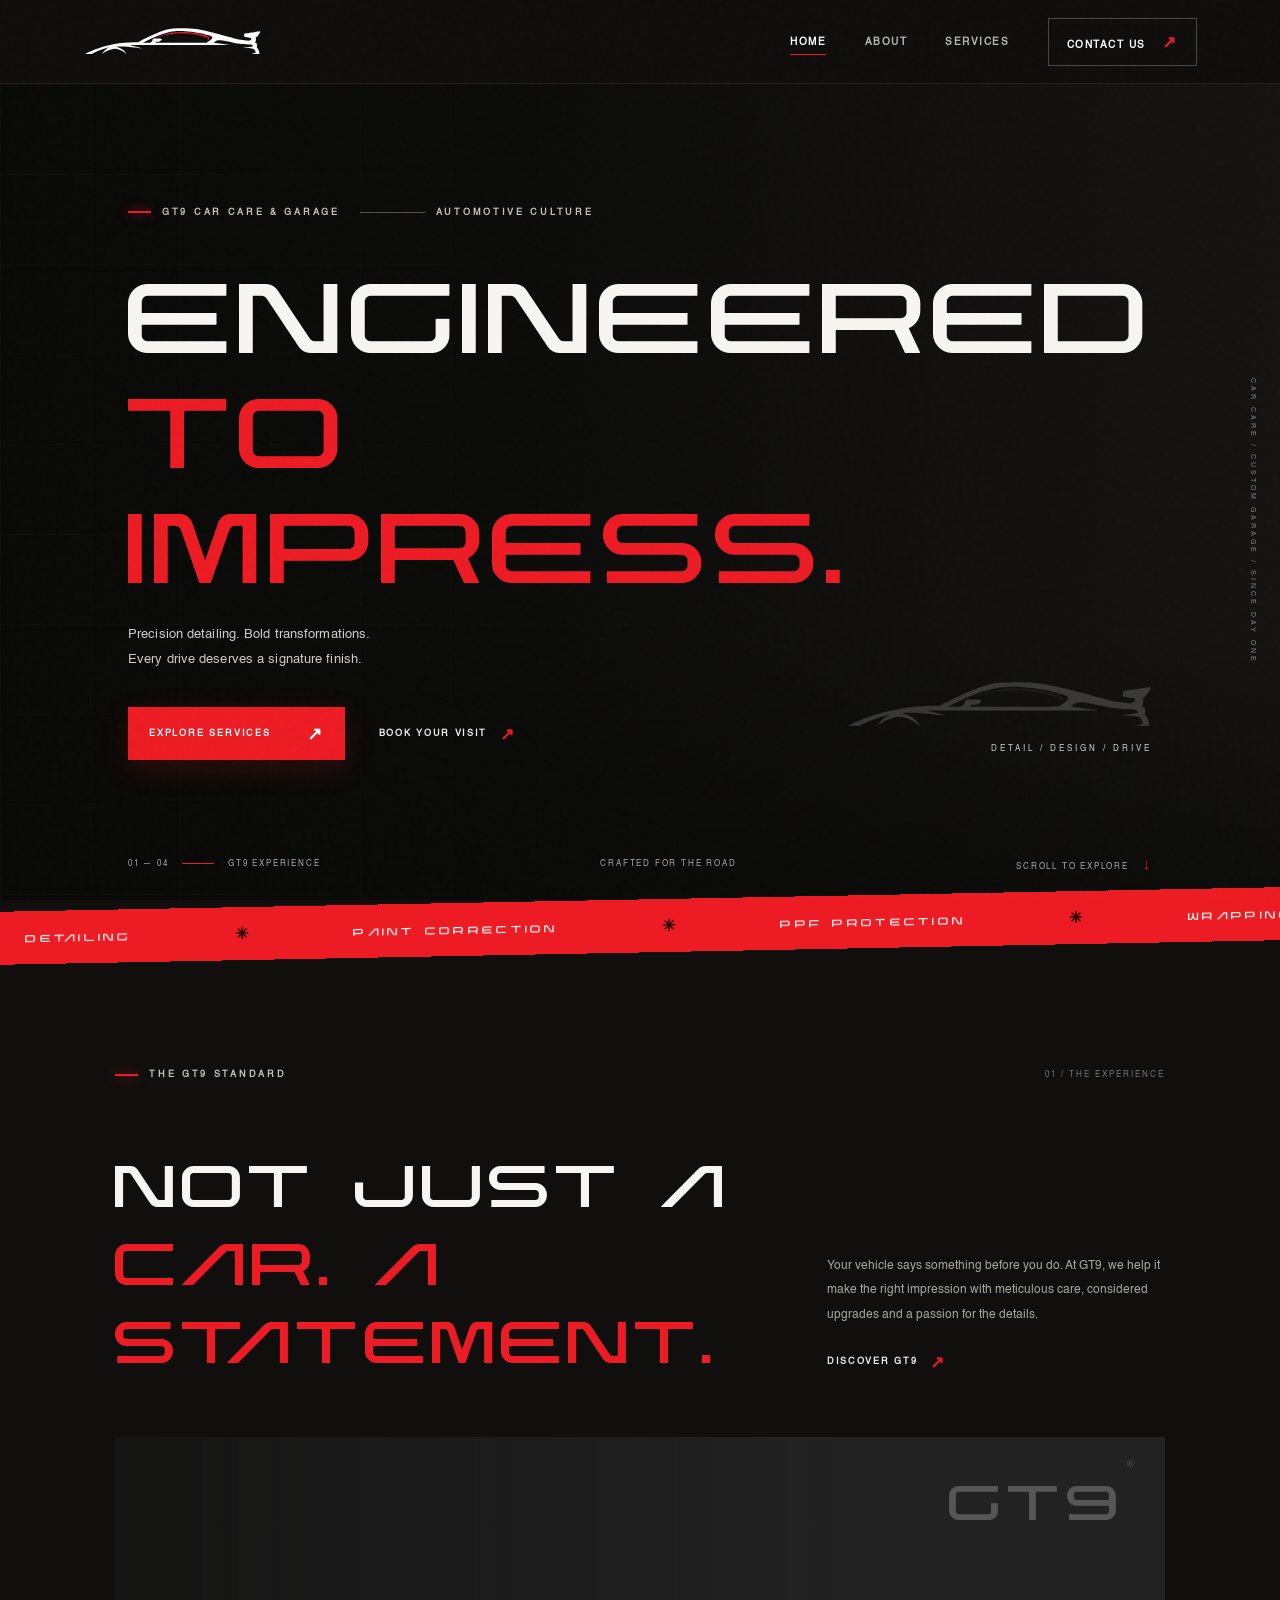
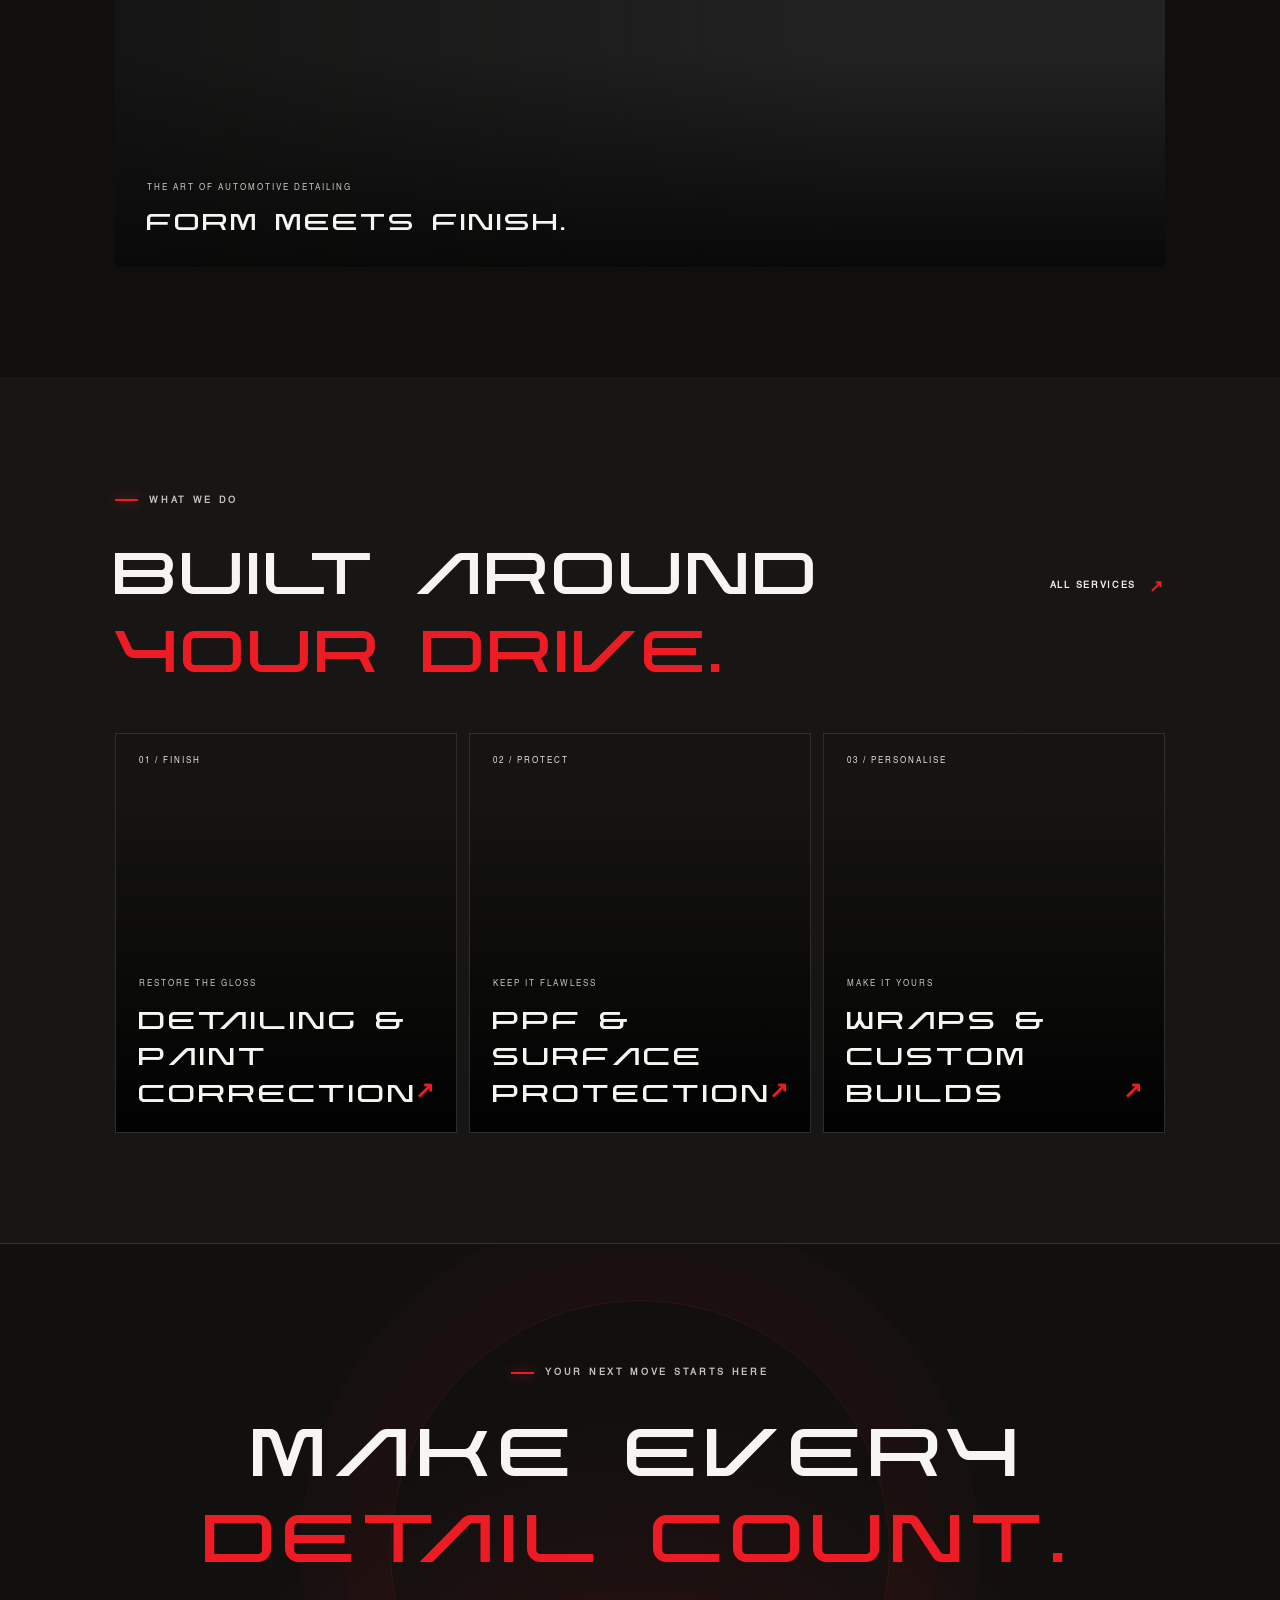
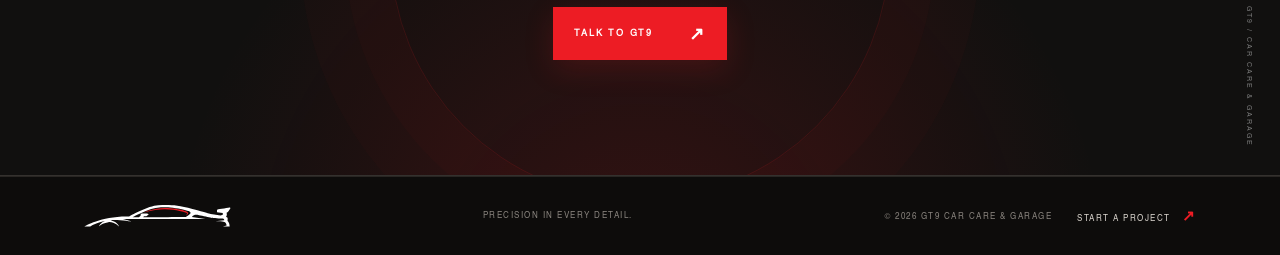
==== index.html @ a136d0fb "Build animated four-page GT9 automotive website" ====
<!doctype html>
<html lang="en">
<head>
<meta charset="utf-8">
<meta name="viewport" content="width=device-width, initial-scale=1">
<meta name="theme-color" content="#100F0D">
<meta name="description" content="GT9 Car Care & Garage — detailing, paint correction, paint protection, wrapping and custom automotive upgrades.">
<title>GT9 Car Care & Garage | Home</title>
<link rel="icon" type="image/svg+xml" href="assets/gt9-mark.svg">
<link rel="preload" href="assets/nebula.woff2" as="font" type="font/woff2" crossorigin>
<link rel="preload" href="assets/helvetica.woff2" as="font" type="font/woff2" crossorigin>
<link rel="stylesheet" href="styles.css">
</head>
<body data-page="home">
<div class="scroll-progress" aria-hidden="true"></div>
<div class="cursor-dot" aria-hidden="true"></div><div class="cursor-ring" aria-hidden="true"><span></span></div>
<header class="site-header">
  <a class="brand" href="index.html" aria-label="GT9 home"><img class="brand-logo" src="assets/gt9-mark.svg" alt="GT9 automotive emblem"></a>
  <button class="menu-toggle" aria-label="Open navigation" aria-expanded="false"><span></span><span></span></button>
  <nav class="nav-links" aria-label="Main navigation">
    <a href="index.html" aria-current="page">Home</a>
    <a href="about.html" >About</a>
    <a href="services.html" >Services</a>
    <a href="contact.html"  class="nav-cta">Contact Us <b>↗</b></a>
  </nav>
</header>
<main>
<section class="home-hero page-hero">
  <div class="hero-image" aria-hidden="true"></div><div class="hero-grid" aria-hidden="true"></div>
  <div class="hero-inner">
    <p class="eyebrow reveal"><i></i> GT9 CAR CARE & GARAGE <span class="eyebrow-line"></span> AUTOMOTIVE CULTURE</p>
    <h1 class="hero-title reveal"><span>ENGINEERED</span><br><em>TO IMPRESS.</em></h1>
    <p class="hero-copy reveal">Precision detailing. Bold transformations.<br>Every drive deserves a signature finish.</p>
    <div class="hero-actions reveal"><a class="button button-primary magnetic" href="services.html">EXPLORE SERVICES <span>↗</span></a><a class="text-link" href="contact.html">BOOK YOUR VISIT <span>↗</span></a></div>
  </div>
  <div class="hero-stamp reveal"><img src="assets/gt9-mark.svg" alt=""><span>DETAIL / DESIGN / DRIVE</span></div>
  <div class="hero-bottom"><span>01 — 04 <i></i> GT9 EXPERIENCE</span><span>CRAFTED FOR THE ROAD</span><span class="scroll-cue">SCROLL TO EXPLORE <b>↓</b></span></div>
  <div class="hero-vertical">CAR CARE / CUSTOM GARAGE / SINCE DAY ONE</div>
</section>
<div class="ticker"><div class="ticker-track"><span>DETAILING</span><b>✳</b><span>PAINT CORRECTION</span><b>✳</b><span>PPF PROTECTION</span><b>✳</b><span>WRAPPING</span><b>✳</b><span>CUSTOM BUILDS</span><b>✳</b><span>DETAILING</span><b>✳</b><span>PAINT CORRECTION</span><b>✳</b></div></div>
<section class="home-intro section-pad">
  <div class="intro-top reveal"><p class="eyebrow"><i></i> THE GT9 STANDARD</p><span class="micro-index">01 / THE EXPERIENCE</span></div>
  <div class="intro-layout"><h2 class="display-title reveal">NOT JUST A<br><span>CAR. A STATEMENT.</span></h2><div class="intro-text reveal"><p>Your vehicle says something before you do. At GT9, we help it make the right impression with meticulous care, considered upgrades and a passion for the details.</p><a class="text-link" href="about.html">DISCOVER GT9 <span>↗</span></a></div></div>
  <div class="intro-visual reveal"><div class="visual-photo"></div><div class="visual-caption"><span>THE ART OF AUTOMOTIVE DETAILING</span><b>FORM MEETS FINISH.</b></div><div class="visual-number">GT9<span>®</span></div></div>
</section>
<section class="home-services section-pad">
  <div class="section-head reveal"><div><p class="eyebrow"><i></i> WHAT WE DO</p><h2 class="display-title">BUILT AROUND<br><span>YOUR DRIVE.</span></h2></div><a class="text-link" href="services.html">ALL SERVICES <span>↗</span></a></div>
  <div class="feature-grid">
    <a class="feature-card feature-detail reveal" href="services.html#detailing"><span class="feature-no">01 / FINISH</span><div><small>RESTORE THE GLOSS</small><h3>DETAILING &<br>PAINT CORRECTION</h3></div><b class="feature-arrow">↗</b></a>
    <a class="feature-card feature-protect reveal" href="services.html#protection"><span class="feature-no">02 / PROTECT</span><div><small>KEEP IT FLAWLESS</small><h3>PPF & SURFACE<br>PROTECTION</h3></div><b class="feature-arrow">↗</b></a>
    <a class="feature-card feature-custom reveal" href="services.html#customisation"><span class="feature-no">03 / PERSONALISE</span><div><small>MAKE IT YOURS</small><h3>WRAPS &<br>CUSTOM BUILDS</h3></div><b class="feature-arrow">↗</b></a>
  </div>
</section>
<section class="home-cta"><div class="cta-orbit" aria-hidden="true"></div><p class="eyebrow reveal"><i></i> YOUR NEXT MOVE STARTS HERE</p><h2 class="reveal">MAKE EVERY<br><span>DETAIL COUNT.</span></h2><a class="button button-primary magnetic reveal" href="contact.html">TALK TO GT9 <span>↗</span></a><span class="cta-side">GT9 / CAR CARE & GARAGE</span></section>
</main>
<footer class="site-footer">
  <a class="brand footer-brand" href="index.html" aria-label="GT9 home"><img class="footer-logo" src="assets/gt9-mark.svg" alt="GT9 automotive emblem"></a>
  <span class="footer-line">PRECISION IN EVERY DETAIL.</span>
  <div class="footer-right"><span>© <span id="year"></span> GT9 CAR CARE & GARAGE</span><a href="contact.html">START A PROJECT <b>↗</b></a></div>
</footer>
<script src="script.js"></script>
</body></html>
---- styles.css ----
@font-face{font-family:Nebula;src:url('assets/nebula.woff2') format('woff2');font-style:normal;font-weight:100 900;font-display:swap}
@font-face{font-family:HelveticaGT9;src:url('assets/helvetica.woff2') format('woff2');font-style:normal;font-weight:400;font-display:swap}
:root{--bg:#100f0d;--panel:#191816;--panel2:#211f1d;--text:#f7f5f2;--muted:#aaa7a1;--soft:#77736e;--accent:#ed1c24;--line:#34312e;--ease:cubic-bezier(.19,1,.22,1)}
*{box-sizing:border-box}
html{scroll-behavior:smooth;scroll-padding-top:100px}
body{margin:0;background:var(--bg);color:var(--text);font-family:HelveticaGT9,Helvetica,Arial,sans-serif;overflow-x:hidden}
body:before{content:"";position:fixed;inset:0;pointer-events:none;z-index:50;opacity:.08;background-image:url("data:image/svg+xml,%3Csvg viewBox='0 0 180 180' xmlns='http://www.w3.org/2000/svg'%3E%3Cfilter id='n'%3E%3CfeTurbulence type='fractalNoise' baseFrequency='.92' numOctaves='3' stitchTiles='stitch'/%3E%3C/filter%3E%3Crect width='100%25' height='100%25' filter='url(%23n)' opacity='.18'/%3E%3C/svg%3E")}
a{color:inherit;text-decoration:none}
button,input,textarea,select{font:inherit}
img{max-width:100%}
::selection{background:var(--accent);color:white}
.scroll-progress{position:fixed;top:0;left:0;width:0;height:2px;background:var(--accent);z-index:100;box-shadow:0 0 16px #ed1c24}
.site-header{height:84px;padding:0 6.5%;display:flex;align-items:center;justify-content:space-between;background:rgba(16,15,13,.88);backdrop-filter:blur(16px);position:sticky;top:0;z-index:30;border-bottom:1px solid rgba(255,255,255,.08)}
.brand{display:flex;align-items:center;min-width:185px}
.brand-logo{display:block;width:178px;height:auto;max-height:40px;object-fit:contain;object-position:left center;transition:transform .5s var(--ease),filter .4s}
.brand:hover .brand-logo{transform:translateY(-2px);filter:drop-shadow(0 0 12px rgba(237,28,36,.45))}
.nav-links{display:flex;align-items:center;gap:clamp(22px,3vw,42px);font-size:10px;font-weight:700;letter-spacing:1.5px;text-transform:uppercase}
.nav-links>a{color:#bdb9b3;position:relative;padding:10px 0;transition:color .25s}
.nav-links>a:not(.nav-cta):after{content:"";position:absolute;left:0;bottom:2px;width:100%;height:1px;background:var(--accent);transform:scaleX(0);transform-origin:right;transition:transform .45s var(--ease)}
.nav-links>a:hover,.nav-links>a[aria-current="page"]{color:white}
.nav-links>a:hover:after,.nav-links>a[aria-current="page"]:after{transform:scaleX(1);transform-origin:left}
.nav-links .nav-cta{padding:13px 18px;border:1px solid rgba(255,255,255,.24);color:white}
.nav-cta b{color:var(--accent);font-size:17px;margin-left:12px}
.menu-toggle{display:none}
.eyebrow{font-size:9px;font-weight:700;letter-spacing:2.7px;color:#c8c3bc;display:flex;align-items:center;gap:11px;text-transform:uppercase}
.eyebrow i{width:23px;height:2px;background:var(--accent);display:inline-block;box-shadow:0 0 12px rgba(237,28,36,.8)}
.eyebrow-line{display:inline-block;width:65px;height:1px;background:#55504b;margin-left:9px}
.micro-index{font-size:8px;letter-spacing:2px;color:var(--soft)}
.display-title{font:400 clamp(46px,6.5vw,88px)/.94 Nebula,sans-serif;letter-spacing:-.035em;margin:24px 0 0}
.display-title span,.hero-title em,.inner-hero h1 em,.home-cta h2 span,.about-quote h2 span,.service-bottom-cta h2 span{font-style:normal;color:var(--accent)}
.page-hero{position:relative;min-height:calc(100vh - 84px);height:780px;max-height:940px;display:flex;align-items:center;overflow:hidden;padding:0 10%}
.home-hero{background:#171614}
.hero-image{position:absolute;inset:0;background:url('https://images.unsplash.com/photo-1492144534655-ae79c964c9d7?auto=format&fit=crop&w=2400&q=90') center 58%/cover no-repeat;transform:scale(1.06);animation:hero-drift 18s ease-in-out infinite alternate}
.hero-image:after{content:"";position:absolute;inset:0;background:linear-gradient(90deg,rgba(9,9,8,.96) 0%,rgba(9,9,8,.79) 42%,rgba(9,9,8,.12) 100%),linear-gradient(0deg,rgba(9,9,8,.78),transparent 33%)}
.hero-grid{position:absolute;inset:0;opacity:.14;background-image:linear-gradient(rgba(255,255,255,.11) 1px,transparent 1px),linear-gradient(90deg,rgba(255,255,255,.11) 1px,transparent 1px);background-size:90px 90px;mask-image:linear-gradient(90deg,black,transparent 75%)}
.hero-inner{position:relative;z-index:2;max-width:920px;padding:40px 0 65px}
.hero-title,.inner-hero h1{font:400 clamp(72px,11vw,156px)/.82 Nebula,sans-serif;letter-spacing:-.055em;margin:34px 0 26px;text-transform:uppercase}
.hero-title span{display:inline-block;animation:title-slide 1.1s var(--ease) both}
.hero-title em{display:inline-block;animation:title-slide 1.25s .12s var(--ease) both}
.hero-copy{font-size:13px;line-height:1.9;color:#d0ccc6;letter-spacing:.1px}
.hero-actions{display:flex;align-items:center;gap:34px;margin-top:35px}
.button{display:inline-flex;align-items:center;justify-content:space-between;gap:36px;min-height:51px;padding:15px 20px;border:1px solid transparent;font-size:9px;font-weight:700;letter-spacing:1.8px;cursor:pointer;transition:transform .35s var(--ease),background .3s,border-color .3s,box-shadow .3s}
.button-primary{background:var(--accent);color:#fff;box-shadow:0 9px 30px rgba(237,28,36,.16)}
.button-primary:hover{background:#ff252d;box-shadow:0 12px 34px rgba(237,28,36,.35);transform:translateY(-3px)}
.button span{font-size:18px;transition:transform .3s}
.button:hover span{transform:translate(3px,-3px)}
.text-link{font-size:9px;letter-spacing:1.7px;font-weight:700;color:#f1efeb;display:inline-flex;align-items:center;gap:13px}
.text-link span{color:var(--accent);font-size:17px;transition:transform .3s}
.text-link:hover span{transform:translate(4px,-3px)}
.hero-stamp{position:absolute;z-index:2;right:10%;bottom:18%;display:flex;flex-direction:column;align-items:flex-end;gap:16px}
.hero-stamp img{width:clamp(180px,24vw,330px);height:auto;opacity:.17;filter:grayscale(1)}
.hero-stamp span{font-size:8px;letter-spacing:3px;color:#d0cbc4}
.hero-bottom{position:absolute;z-index:3;bottom:28px;left:10%;right:10%;display:flex;align-items:center;justify-content:space-between;font-size:8px;letter-spacing:1.8px;color:#aaa59f}
.hero-bottom i{display:inline-block;width:32px;height:1px;background:var(--accent);vertical-align:middle;margin:0 10px}
.scroll-cue b{color:var(--accent);font-size:15px;margin-left:10px;animation:float-y 1.4s ease-in-out infinite}
.hero-vertical{position:absolute;right:24px;top:36%;writing-mode:vertical-rl;font-size:7px;letter-spacing:3px;color:rgba(255,255,255,.46)}
.ticker{overflow:hidden;white-space:nowrap;background:var(--accent);padding:16px 0;transform:skewY(-1.1deg) scale(1.02);position:relative;z-index:4}
.ticker-track{display:flex;justify-content:space-around;align-items:center;gap:26px;width:max-content;min-width:200%;animation:ticker-run 28s linear infinite;font:400 14px Nebula,sans-serif;letter-spacing:2px}
.ticker-track b{font-size:16px;color:#260709}
.section-pad{padding:110px 9%}
.home-intro{background:var(--bg)}
.intro-top,.section-head{display:flex;align-items:center;justify-content:space-between}
.intro-layout{display:grid;grid-template-columns:1.3fr .7fr;align-items:end;gap:8%;margin:30px 0 60px}
.intro-text{max-width:380px;padding-bottom:5px}
.intro-text p,.story-copy p,.contact-side>p:not(.eyebrow){font-size:12px;line-height:2.05;color:#aaa69f;margin:0 0 24px}
.intro-visual{height:430px;position:relative;overflow:hidden;background:#222}
.visual-photo{position:absolute;inset:0;background:url('https://images.unsplash.com/photo-1503376780353-7e6692767b70?auto=format&fit=crop&w=1800&q=90') center 52%/cover;transition:transform 1.1s var(--ease);filter:saturate(.75)}
.intro-visual:hover .visual-photo{transform:scale(1.045)}
.visual-photo:after{content:"";position:absolute;inset:0;background:linear-gradient(90deg,rgba(10,10,9,.55),transparent 70%),linear-gradient(0deg,rgba(0,0,0,.75),transparent 50%)}
.visual-caption{position:absolute;bottom:28px;left:32px;display:grid;gap:8px;z-index:1}
.visual-caption span{font-size:8px;letter-spacing:2px;color:#c9c4bd}
.visual-caption b{font:400 33px Nebula,sans-serif}
.visual-number{position:absolute;right:30px;top:20px;font:400 70px Nebula;color:rgba(255,255,255,.24)}
.visual-number span{font-size:11px;vertical-align:top}
.home-services{background:#171614}
.section-head{margin-bottom:48px}
.section-note{max-width:310px;color:var(--muted);font-size:11px;line-height:2;margin:0 0 4px}
.feature-grid{display:grid;grid-template-columns:repeat(3,1fr);gap:12px}
.feature-card{min-height:400px;padding:23px;position:relative;display:flex;flex-direction:column;justify-content:space-between;overflow:hidden;background-size:cover;background-position:center;isolation:isolate;transition:transform .6s var(--ease),border-color .3s;border:1px solid rgba(255,255,255,.1)}
.feature-card:before{content:"";position:absolute;inset:0;background:linear-gradient(0deg,rgba(0,0,0,.94),rgba(0,0,0,.08) 85%);z-index:-1;transition:opacity .5s}
.feature-card:after{content:"";position:absolute;inset:0;border:1px solid rgba(237,28,36,0);transition:border-color .5s;pointer-events:none}
.feature-card:hover{transform:translateY(-8px);border-color:rgba(237,28,36,.4)}
.feature-card:hover:after{border-color:rgba(237,28,36,.5)}
.feature-detail{background-image:url('https://images.unsplash.com/photo-1607860108855-64acf2078ed9?auto=format&fit=crop&w=1100&q=85')}
.feature-protect{background-image:url('https://images.unsplash.com/photo-1600661653561-629509216228?auto=format&fit=crop&w=1100&q=85')}
.feature-custom{background-image:url('https://images.unsplash.com/photo-1519641471654-76ce0107ad1b?auto=format&fit=crop&w=1100&q=85')}
.feature-no{font-size:8px;letter-spacing:2px;color:#ddd}
.feature-card small{font-size:8px;letter-spacing:2px;color:#c7c2bb}
.feature-card h3{font:400 clamp(23px,2.7vw,36px)/1.05 Nebula;margin:10px 0 0}
.feature-arrow{position:absolute;right:22px;bottom:29px;color:var(--accent);font-size:23px;transition:transform .4s}
.feature-card:hover .feature-arrow{transform:translate(4px,-4px)}
.home-cta,.about-quote,.service-bottom-cta{position:relative;overflow:hidden;text-align:center;padding:115px 20px;background:radial-gradient(ellipse at 50% 120%,rgba(237,28,36,.16),transparent 52%),#11100f;border-top:1px solid var(--line);border-bottom:1px solid var(--line)}
.home-cta .eyebrow,.about-quote .eyebrow,.service-bottom-cta .eyebrow{justify-content:center}
.home-cta h2,.about-quote h2,.service-bottom-cta h2{font:400 clamp(54px,7.4vw,100px)/.91 Nebula;margin:26px auto 32px;position:relative;z-index:1}
.cta-orbit{position:absolute;width:500px;height:500px;border:1px solid rgba(237,28,36,.15);border-radius:50%;left:50%;top:50%;transform:translate(-50%,-42%);box-shadow:0 0 0 45px rgba(237,28,36,.025),0 0 0 90px rgba(237,28,36,.02);animation:orbit-pulse 8s ease-in-out infinite}
.home-cta .button,.service-bottom-cta .button{position:relative;z-index:1}
.cta-side{position:absolute;right:28px;bottom:28px;writing-mode:vertical-rl;font-size:7px;letter-spacing:2px;color:#777}
.site-footer{padding:27px 6.5%;border-top:1px solid #292623;display:flex;align-items:center;justify-content:space-between;gap:20px;background:#0d0c0b}
.footer-brand{min-width:auto}
.footer-logo{display:block;width:148px;height:auto;max-height:32px;object-fit:contain}
.footer-line,.footer-right{font-size:8px;letter-spacing:1.5px;color:#88837d}
.footer-right{display:flex;gap:25px;align-items:center}
.footer-right a{color:#d9d4cd}
.footer-right b{color:var(--accent);font-size:15px;margin-left:8px}
.inner-hero{height:min(670px,72vw);min-height:490px;position:relative;display:flex;align-items:center;overflow:hidden;padding:0 10%;background:#181715}
.inner-hero-bg{position:absolute;inset:0;background-size:cover;background-position:center;transform:scale(1.04);animation:hero-drift 18s ease-in-out infinite alternate}
.inner-hero-bg:after{content:"";position:absolute;inset:0;background:linear-gradient(90deg,rgba(8,8,7,.94),rgba(8,8,7,.56) 54%,rgba(8,8,7,.2)),linear-gradient(0deg,rgba(8,8,7,.6),transparent 50%)}
.about-bg{background-image:url('https://images.unsplash.com/photo-1489824904134-891ab64532f1?auto=format&fit=crop&w=2200&q=90')}
.services-bg{background-image:url('https://images.unsplash.com/photo-1503376780353-7e6692767b70?auto=format&fit=crop&w=2200&q=90')}
.contact-bg{background-image:url('https://images.unsplash.com/photo-1492144534655-ae79c964c9d7?auto=format&fit=crop&w=2200&q=90')}
.inner-hero-content{position:relative;z-index:2;padding-top:20px}
.inner-hero h1{font-size:clamp(70px,10vw,130px);margin:30px 0 24px}
.inner-hero-content>p:last-child{max-width:390px;color:#d0cbc4;font-size:12px;line-height:2}
.inner-hero-index{position:absolute;z-index:2;right:9%;bottom:35px;font-size:8px;letter-spacing:2px;color:#aaa}
.about-story{padding-bottom:100px}
.story-label{display:flex;justify-content:space-between;align-items:center}
.story-label>span{font:400 10px Nebula;letter-spacing:1.5px;color:#89847d}
.story-content{display:grid;grid-template-columns:1.1fr .9fr;gap:8%;align-items:end;margin:45px 0 55px}
.story-content .display-title{margin:0}
.story-copy{max-width:460px}
.story-copy p:last-child{margin-bottom:0}
.story-image{height:480px;position:relative;overflow:hidden;background:url('https://images.unsplash.com/photo-1519641471654-76ce0107ad1b?auto=format&fit=crop&w=1800&q=85') center/cover}
.story-image:after{content:"";position:absolute;inset:0;background:linear-gradient(90deg,rgba(0,0,0,.5),transparent 70%),linear-gradient(0deg,rgba(0,0,0,.5),transparent 60%)}
.story-image-text{position:absolute;z-index:1;left:36px;bottom:35px;display:grid;gap:14px}
.story-image-text span{font-size:8px;letter-spacing:2px}
.story-image-text b{font:400 clamp(30px,4vw,50px)/.95 Nebula}
.principles-section{background:#171614}
.principle-list{border-top:1px solid #393531;margin-top:40px}
.principle{display:grid;grid-template-columns:70px 1fr 35px;gap:25px;align-items:start;padding:30px 0;border-bottom:1px solid #393531;transition:padding .45s var(--ease)}
.principle:hover{padding-left:12px}
.principle>span{font:400 18px Nebula;color:var(--accent)}
.principle h3{font:400 25px Nebula;margin:0 0 8px}
.principle p{font-size:11px;line-height:1.9;color:#aaa;max-width:560px;margin:0}
.principle>b{font-size:20px;color:var(--accent);transition:transform .3s}
.principle:hover>b{transform:translate(4px,-4px)}
.about-quote h2{margin-bottom:30px}
.services-intro{display:grid;grid-template-columns:1.1fr .9fr;gap:8%;align-items:end;padding-bottom:55px}
.services-intro-copy{font-size:12px;line-height:2;color:#aaa;margin:0 0 5px;max-width:450px}
.service-detail-list{padding-top:20px}
.service-detail{display:grid;grid-template-columns:1fr 1fr;gap:7%;align-items:center;padding:45px 0;border-top:1px solid #37332f;scroll-margin-top:100px}
.service-detail.reverse .service-detail-image{order:2}
.service-detail.reverse .service-detail-copy{order:1}
.service-detail-image{height:430px;position:relative;overflow:hidden;background-size:cover;background-position:center}
.service-detail-image:after{content:"";position:absolute;inset:0;background:linear-gradient(0deg,rgba(0,0,0,.48),transparent 60%)}
.service-detail-image>span{position:absolute;z-index:1;top:18px;left:20px;font:400 25px Nebula;color:white}
.detail-img{background-image:url('https://images.unsplash.com/photo-1607860108855-64acf2078ed9?auto=format&fit=crop&w=1200&q=85')}
.protect-img{background-image:url('https://images.unsplash.com/photo-1600661653561-629509216228?auto=format&fit=crop&w=1200&q=85')}
.custom-img{background-image:url('https://images.unsplash.com/photo-1503376780353-7e6692767b70?auto=format&fit=crop&w=1200&q=85')}
.garage-img{background-image:url('https://images.unsplash.com/photo-1519641471654-76ce0107ad1b?auto=format&fit=crop&w=1200&q=85')}
.service-detail-copy h2{font:400 clamp(32px,4.5vw,55px)/.98 Nebula;margin:23px 0}
.service-detail-copy h2 span{color:var(--accent)}
.service-detail-copy>p:not(.eyebrow){font-size:11px;line-height:2;color:#aaa;max-width:470px}
.service-detail-copy ul{list-style:none;padding:0;margin:22px 0 27px;display:grid;gap:10px}
.service-detail-copy li{font-size:10px;color:#d6d1ca;padding-left:20px;position:relative}
.service-detail-copy li:before{content:"";position:absolute;left:0;top:6px;width:7px;height:2px;background:var(--accent)}
.service-bottom-cta{padding:100px 20px}
.contact-page{display:grid;grid-template-columns:.9fr 1.1fr;gap:9%;align-items:start}
.contact-side{position:relative;min-height:560px}
.contact-side .display-title{font-size:clamp(43px,5vw,68px)}
.contact-side>p:not(.eyebrow){max-width:410px;margin:25px 0}
.contact-info{border-top:1px solid #3a3531;margin-top:34px;display:grid;gap:0}
.contact-info>div{padding:18px 0;border-bottom:1px solid #3a3531;display:grid;gap:8px}
.contact-info small{font-size:8px;letter-spacing:2px;color:#89847d}
.contact-info strong{font-size:12px;font-weight:400;color:#e8e4de}
.contact-side-mark{position:absolute;right:0;bottom:0;width:145px;opacity:.12}
.contact-form{display:grid;grid-template-columns:1fr 1fr;gap:21px;padding:30px;background:#1a1917;border:1px solid #383430;position:relative}
.contact-form:before{content:"";position:absolute;top:-1px;left:30px;width:80px;height:2px;background:var(--accent)}
.form-heading{grid-column:1/-1;display:flex;justify-content:space-between;font-size:8px;letter-spacing:2px;color:#8d8880;border-bottom:1px solid #393531;padding-bottom:20px;margin-bottom:3px}
.contact-form label{font-size:8px;font-weight:700;letter-spacing:1.7px;color:#d4d0c9}
.contact-form input,.contact-form select,.contact-form textarea{display:block;width:100%;margin-top:10px;background:#11100f;border:1px solid #383430;padding:15px;color:#fff;font:12px HelveticaGT9,Helvetica,Arial,sans-serif;outline:none;transition:border-color .25s,box-shadow .25s;resize:vertical;border-radius:0}
.contact-form input:focus,.contact-form select:focus,.contact-form textarea:focus{border-color:var(--accent);box-shadow:0 0 0 3px rgba(237,28,36,.09)}
.contact-form input::placeholder,.contact-form textarea::placeholder{color:#66615b}
.contact-form .full{grid-column:1/-1}
.contact-form button{width:100%;margin-top:3px}
.form-note{font-size:9px;color:#858078;line-height:1.7;margin:-7px 0 0}
.contact-bottom{min-height:210px;display:flex;align-items:center;justify-content:space-between;padding:45px 9%;background:#171614;border-top:1px solid #34312e}
.contact-bottom>span{font-size:8px;letter-spacing:2px;color:#888}
.contact-bottom>b{font:400 clamp(22px,3vw,37px)/1 Nebula;text-align:center}
.contact-bottom>b em{font-style:normal;color:var(--accent)}
/* Reveal and motion */
.reveal{opacity:0;transform:translateY(32px);transition:opacity .9s var(--ease),transform .9s var(--ease)}
.reveal.is-visible{opacity:1;transform:translateY(0)}
.feature-card.reveal:nth-child(2){transition-delay:.12s}
.feature-card.reveal:nth-child(3){transition-delay:.24s}
.service-detail.reveal,.principle.reveal{transition-duration:1s}
@keyframes title-slide{from{opacity:0;transform:translateY(55px) skewY(4deg);filter:blur(8px)}to{opacity:1;transform:translateY(0) skewY(0);filter:blur(0)}}
@keyframes hero-drift{from{transform:scale(1.04) translateX(0)}to{transform:scale(1.1) translateX(-1.5%)}}
@keyframes ticker-run{to{transform:translateX(-50%)}}
@keyframes float-y{50%{transform:translateY(5px)}}
@keyframes orbit-pulse{50%{transform:translate(-50%,-42%) scale(1.08);opacity:.55}}
/* Animated cursor: hidden on touch devices */
.cursor-dot,.cursor-ring{position:fixed;left:0;top:0;pointer-events:none;z-index:2000;border-radius:50%;opacity:0;transform:translate3d(-100px,-100px,0);transition:opacity .25s,border-color .25s,background .25s,width .25s,height .25s}
.cursor-dot{width:6px;height:6px;background:var(--accent);margin:-3px 0 0 -3px;box-shadow:0 0 12px rgba(237,28,36,.8)}
.cursor-ring{width:38px;height:38px;margin:-19px 0 0 -19px;border:1px solid rgba(237,28,36,.72);display:grid;place-items:center;transition:opacity .25s,width .3s var(--ease),height .3s var(--ease),border-color .25s,background .25s}
.cursor-ring:before,.cursor-ring:after{content:"";position:absolute;background:rgba(237,28,36,.62)}
.cursor-ring:before{width:1px;height:5px;top:-4px}
.cursor-ring:after{height:1px;width:5px;right:-4px}
.cursor-ring span{font-size:6px;letter-spacing:1px;color:white}
body.cursor-ready .cursor-dot,body.cursor-ready .cursor-ring{opacity:1}
body.cursor-hover .cursor-ring{width:66px;height:66px;background:rgba(237,28,36,.13);border-color:var(--accent)}
body.cursor-hover .cursor-ring span:before{content:"↗";font-size:15px}
body.cursor-ready,body.cursor-ready a,body.cursor-ready button{cursor:none}
@media(hover:none),(pointer:coarse){.cursor-dot,.cursor-ring{display:none}}
@media(max-width:900px){.site-header{padding:0 5%;height:76px}.nav-links{gap:20px}.section-pad{padding:85px 7%}.page-hero{padding:0 7%;height:720px}.hero-bottom{left:7%;right:7%}.hero-stamp{right:7%}.inner-hero{padding:0 7%}.feature-card{min-height:340px}.service-detail{gap:4%}.service-detail-image{height:370px}.contact-page{gap:5%;padding-left:7%;padding-right:7%}.contact-form{padding:23px}}
@media(max-width:700px){.site-header{height:70px;padding:0 6%}.brand-logo{width:148px;max-height:34px}.menu-toggle{display:flex;flex-direction:column;gap:6px;background:none;border:0;padding:10px}.menu-toggle span{width:25px;height:2px;background:white;transition:transform .3s}.menu-toggle[aria-expanded="true"] span:first-child{transform:translateY(4px) rotate(45deg)}.menu-toggle[aria-expanded="true"] span:last-child{transform:translateY(-4px) rotate(-45deg)}.nav-links{display:none;position:absolute;top:70px;left:0;right:0;padding:24px 6% 30px;background:rgba(16,15,13,.98);backdrop-filter:blur(20px);flex-direction:column;align-items:stretch;gap:12px;border-bottom:1px solid #393531}.nav-links.open{display:flex}.nav-links>a{padding:13px 0}.nav-links .nav-cta{margin-top:8px;text-align:center}.page-hero{min-height:650px;height:calc(88vh - 70px);padding:0 7%}.hero-title{font-size:clamp(61px,14vw,100px)}.hero-copy{font-size:12px}.hero-stamp{right:7%;bottom:13%}.hero-stamp img{width:160px}.hero-stamp span{font-size:6px}.hero-vertical{display:none}.hero-bottom{left:7%;right:7%;font-size:7px}.hero-bottom>span:nth-child(2){display:none}.hero-actions{gap:20px;flex-wrap:wrap}.ticker{padding:13px 0}.ticker-track{font-size:11px;gap:20px}.section-pad{padding:72px 7%}.intro-layout,.story-content,.services-intro{grid-template-columns:1fr;gap:28px;margin-top:22px}.display-title{font-size:clamp(44px,10vw,64px)}.intro-visual{height:330px}.section-head{align-items:flex-start;gap:24px;flex-direction:column}.feature-grid{grid-template-columns:1fr}.feature-card{min-height:300px}.home-cta,.about-quote,.service-bottom-cta{padding:88px 18px}.home-cta h2,.about-quote h2,.service-bottom-cta h2{font-size:clamp(48px,11vw,72px)}.site-footer{padding:25px 6%;flex-wrap:wrap}.footer-logo{width:130px}.footer-line{display:none}.footer-right{margin-left:auto;gap:12px;flex-direction:column;align-items:flex-end;font-size:7px}.inner-hero{height:620px;min-height:0;padding:0 7%}.inner-hero h1{font-size:clamp(66px,14vw,100px)}.inner-hero-index{right:7%;font-size:7px}.story-label{align-items:flex-start;gap:18px;flex-direction:column}.story-content{margin:30px 0}.story-image{height:340px}.principles-section .section-head{display:block}.principle{grid-template-columns:36px 1fr 20px;gap:12px;padding:25px 0}.principle h3{font-size:20px}.principle p{font-size:10px}.services-intro{padding-bottom:30px}.service-detail,.service-detail.reverse{grid-template-columns:1fr;gap:25px;padding:30px 0}.service-detail.reverse .service-detail-image,.service-detail.reverse .service-detail-copy{order:initial}.service-detail-image{height:310px}.service-detail-copy h2{font-size:42px}.contact-page{grid-template-columns:1fr;gap:40px;padding:72px 7%}.contact-side{min-height:0}.contact-side-mark{display:none}.contact-form{padding:20px;grid-template-columns:1fr}.contact-form label{grid-column:1/-1}.form-heading{font-size:7px}.contact-bottom{padding:40px 7%;gap:18px;flex-wrap:wrap}.contact-bottom>span{width:100%}.contact-bottom>b{font-size:24px;text-align:left}.contact-bottom .text-link{margin-left:auto}}
@media(max-width:420px){.hero-title{font-size:58px}.eyebrow{font-size:8px;letter-spacing:2px}.hero-stamp{opacity:.65}.hero-stamp img{width:120px}.hero-bottom{letter-spacing:1px}.hero-actions .button{gap:20px}.display-title{font-size:43px}.visual-caption b{font-size:26px}}
@media(prefers-reduced-motion:reduce){*,*:before,*:after{scroll-behavior:auto!important;animation-duration:.01ms!important;animation-iteration-count:1!important;transition-duration:.01ms!important}.reveal{opacity:1;transform:none}.cursor-dot,.cursor-ring{display:none!important}body.cursor-ready,body.cursor-ready a,body.cursor-ready button{cursor:auto}}
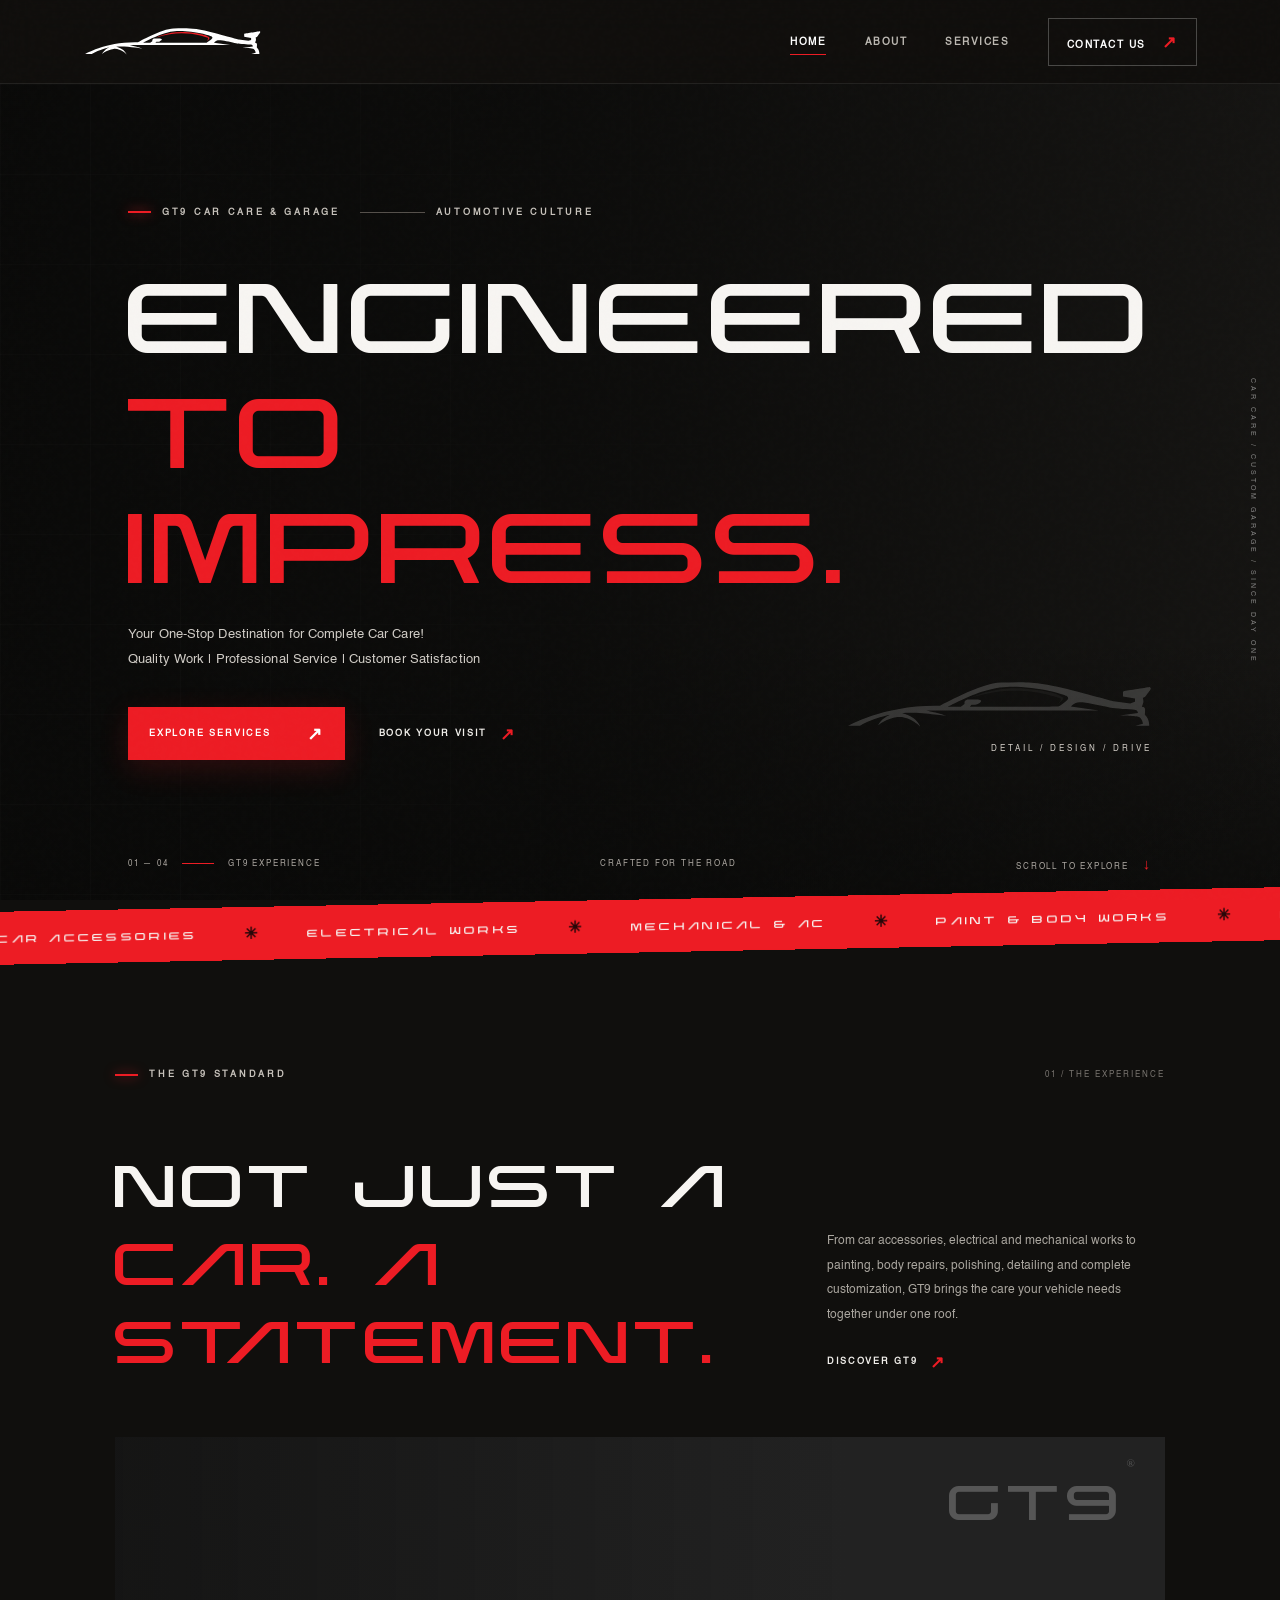
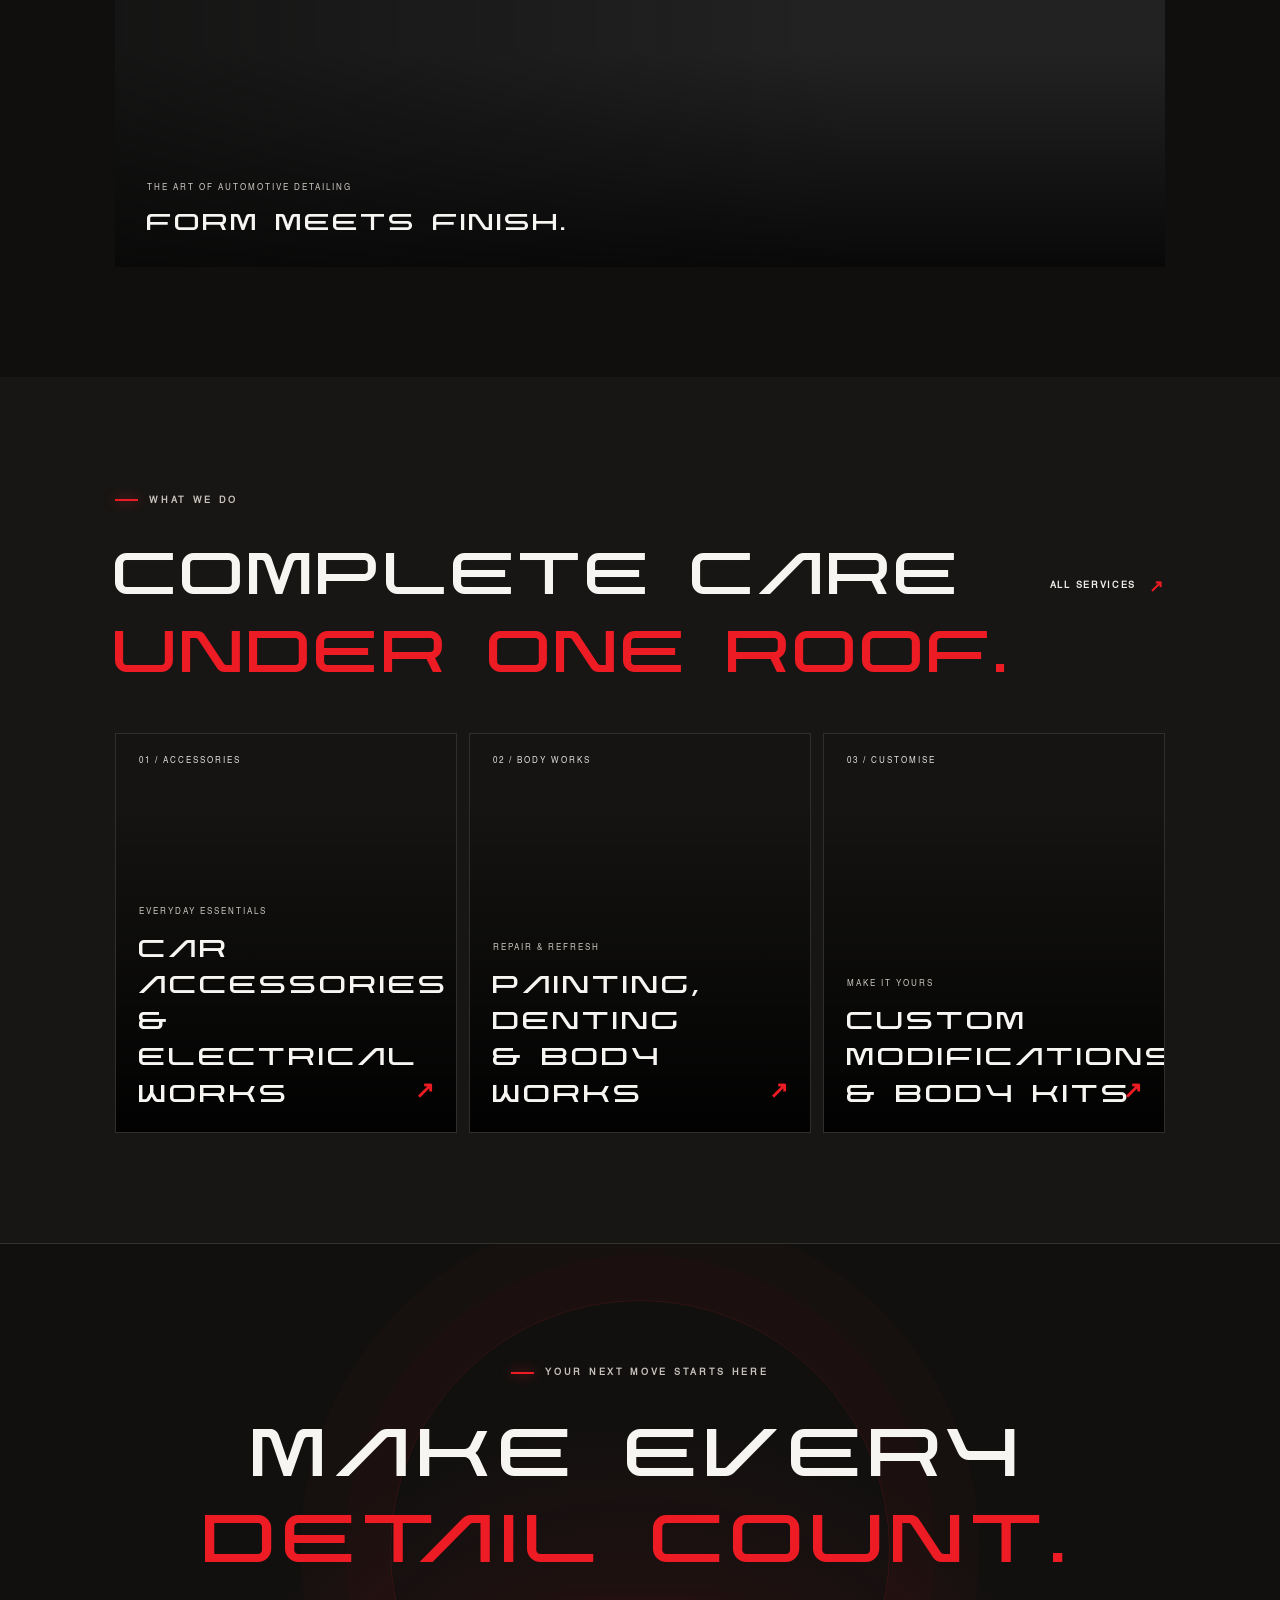
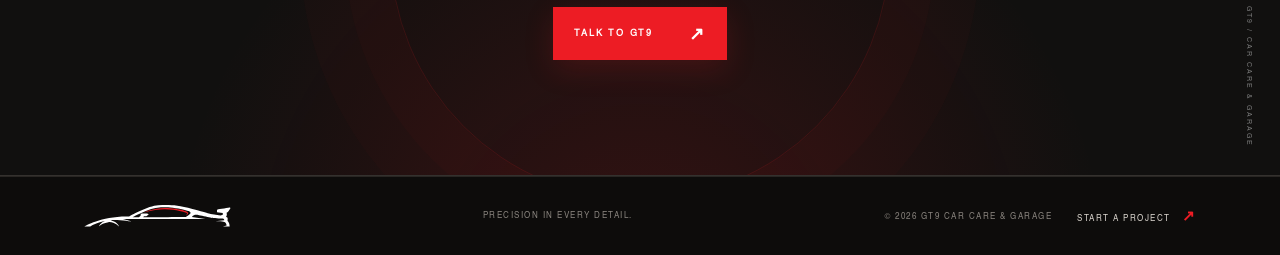
==== commit a6d1203b: "Update GT9 website with complete car care services" ====
--- a/index.html
+++ b/index.html
@@ -4,7 +4,7 @@
 <meta charset="utf-8">
 <meta name="viewport" content="width=device-width, initial-scale=1">
 <meta name="theme-color" content="#100F0D">
-<meta name="description" content="GT9 Car Care & Garage — detailing, paint correction, paint protection, wrapping and custom automotive upgrades.">
+<meta name="description" content="GT9 Car Care — your one-stop destination for complete car care, repairs, detailing, accessories and complete car customization.">
 <title>GT9 Car Care & Garage | Home</title>
 <link rel="icon" type="image/svg+xml" href="assets/gt9-mark.svg">
 <link rel="preload" href="assets/nebula.woff2" as="font" type="font/woff2" crossorigin>
@@ -30,25 +30,25 @@
   <div class="hero-inner">
     <p class="eyebrow reveal"><i></i> GT9 CAR CARE & GARAGE <span class="eyebrow-line"></span> AUTOMOTIVE CULTURE</p>
     <h1 class="hero-title reveal"><span>ENGINEERED</span><br><em>TO IMPRESS.</em></h1>
-    <p class="hero-copy reveal">Precision detailing. Bold transformations.<br>Every drive deserves a signature finish.</p>
+    <p class="hero-copy reveal">Your One-Stop Destination for Complete Car Care!<br>Quality Work | Professional Service | Customer Satisfaction</p>
     <div class="hero-actions reveal"><a class="button button-primary magnetic" href="services.html">EXPLORE SERVICES <span>↗</span></a><a class="text-link" href="contact.html">BOOK YOUR VISIT <span>↗</span></a></div>
   </div>
   <div class="hero-stamp reveal"><img src="assets/gt9-mark.svg" alt=""><span>DETAIL / DESIGN / DRIVE</span></div>
   <div class="hero-bottom"><span>01 — 04 <i></i> GT9 EXPERIENCE</span><span>CRAFTED FOR THE ROAD</span><span class="scroll-cue">SCROLL TO EXPLORE <b>↓</b></span></div>
   <div class="hero-vertical">CAR CARE / CUSTOM GARAGE / SINCE DAY ONE</div>
 </section>
-<div class="ticker"><div class="ticker-track"><span>DETAILING</span><b>✳</b><span>PAINT CORRECTION</span><b>✳</b><span>PPF PROTECTION</span><b>✳</b><span>WRAPPING</span><b>✳</b><span>CUSTOM BUILDS</span><b>✳</b><span>DETAILING</span><b>✳</b><span>PAINT CORRECTION</span><b>✳</b></div></div>
+<div class="ticker"><div class="ticker-track"><span>CAR ACCESSORIES</span><b>✳</b><span>ELECTRICAL WORKS</span><b>✳</b><span>MECHANICAL & AC</span><b>✳</b><span>PAINT & BODY WORKS</span><b>✳</b><span>POLISHING & DETAILING</span><b>✳</b><span>CUSTOM MODIFICATIONS</span><b>✳</b><span>CAR ACCESSORIES</span><b>✳</b><span>ELECTRICAL WORKS</span><b>✳</b></div></div>
 <section class="home-intro section-pad">
   <div class="intro-top reveal"><p class="eyebrow"><i></i> THE GT9 STANDARD</p><span class="micro-index">01 / THE EXPERIENCE</span></div>
-  <div class="intro-layout"><h2 class="display-title reveal">NOT JUST A<br><span>CAR. A STATEMENT.</span></h2><div class="intro-text reveal"><p>Your vehicle says something before you do. At GT9, we help it make the right impression with meticulous care, considered upgrades and a passion for the details.</p><a class="text-link" href="about.html">DISCOVER GT9 <span>↗</span></a></div></div>
+  <div class="intro-layout"><h2 class="display-title reveal">NOT JUST A<br><span>CAR. A STATEMENT.</span></h2><div class="intro-text reveal"><p>From car accessories, electrical and mechanical works to painting, body repairs, polishing, detailing and complete customization, GT9 brings the care your vehicle needs together under one roof.</p><a class="text-link" href="about.html">DISCOVER GT9 <span>↗</span></a></div></div>
   <div class="intro-visual reveal"><div class="visual-photo"></div><div class="visual-caption"><span>THE ART OF AUTOMOTIVE DETAILING</span><b>FORM MEETS FINISH.</b></div><div class="visual-number">GT9<span>®</span></div></div>
 </section>
 <section class="home-services section-pad">
-  <div class="section-head reveal"><div><p class="eyebrow"><i></i> WHAT WE DO</p><h2 class="display-title">BUILT AROUND<br><span>YOUR DRIVE.</span></h2></div><a class="text-link" href="services.html">ALL SERVICES <span>↗</span></a></div>
+  <div class="section-head reveal"><div><p class="eyebrow"><i></i> WHAT WE DO</p><h2 class="display-title">COMPLETE CARE<br><span>UNDER ONE ROOF.</span></h2></div><a class="text-link" href="services.html">ALL SERVICES <span>↗</span></a></div>
   <div class="feature-grid">
-    <a class="feature-card feature-detail reveal" href="services.html#detailing"><span class="feature-no">01 / FINISH</span><div><small>RESTORE THE GLOSS</small><h3>DETAILING &<br>PAINT CORRECTION</h3></div><b class="feature-arrow">↗</b></a>
-    <a class="feature-card feature-protect reveal" href="services.html#protection"><span class="feature-no">02 / PROTECT</span><div><small>KEEP IT FLAWLESS</small><h3>PPF & SURFACE<br>PROTECTION</h3></div><b class="feature-arrow">↗</b></a>
-    <a class="feature-card feature-custom reveal" href="services.html#customisation"><span class="feature-no">03 / PERSONALISE</span><div><small>MAKE IT YOURS</small><h3>WRAPS &<br>CUSTOM BUILDS</h3></div><b class="feature-arrow">↗</b></a>
+    <a class="feature-card feature-detail reveal" href="services.html#service-accessories"><span class="feature-no">01 / ACCESSORIES</span><div><small>EVERYDAY ESSENTIALS</small><h3>CAR ACCESSORIES &<br>ELECTRICAL WORKS</h3></div><b class="feature-arrow">↗</b></a>
+    <a class="feature-card feature-protect reveal" href="services.html#service-painting-body"><span class="feature-no">02 / BODY WORKS</span><div><small>REPAIR & REFRESH</small><h3>PAINTING, DENTING<br>& BODY WORKS</h3></div><b class="feature-arrow">↗</b></a>
+    <a class="feature-card feature-custom reveal" href="services.html#service-custom-modifications"><span class="feature-no">03 / CUSTOMISE</span><div><small>MAKE IT YOURS</small><h3>CUSTOM MODIFICATIONS<br>& BODY KITS</h3></div><b class="feature-arrow">↗</b></a>
   </div>
 </section>
 <section class="home-cta"><div class="cta-orbit" aria-hidden="true"></div><p class="eyebrow reveal"><i></i> YOUR NEXT MOVE STARTS HERE</p><h2 class="reveal">MAKE EVERY<br><span>DETAIL COUNT.</span></h2><a class="button button-primary magnetic reveal" href="contact.html">TALK TO GT9 <span>↗</span></a><span class="cta-side">GT9 / CAR CARE & GARAGE</span></section>
--- a/styles.css
+++ b/styles.css
@@ -205,3 +205,24 @@
 @media(max-width:700px){.site-header{height:70px;padding:0 6%}.brand-logo{width:148px;max-height:34px}.menu-toggle{display:flex;flex-direction:column;gap:6px;background:none;border:0;padding:10px}.menu-toggle span{width:25px;height:2px;background:white;transition:transform .3s}.menu-toggle[aria-expanded="true"] span:first-child{transform:translateY(4px) rotate(45deg)}.menu-toggle[aria-expanded="true"] span:last-child{transform:translateY(-4px) rotate(-45deg)}.nav-links{display:none;position:absolute;top:70px;left:0;right:0;padding:24px 6% 30px;background:rgba(16,15,13,.98);backdrop-filter:blur(20px);flex-direction:column;align-items:stretch;gap:12px;border-bottom:1px solid #393531}.nav-links.open{display:flex}.nav-links>a{padding:13px 0}.nav-links .nav-cta{margin-top:8px;text-align:center}.page-hero{min-height:650px;height:calc(88vh - 70px);padding:0 7%}.hero-title{font-size:clamp(61px,14vw,100px)}.hero-copy{font-size:12px}.hero-stamp{right:7%;bottom:13%}.hero-stamp img{width:160px}.hero-stamp span{font-size:6px}.hero-vertical{display:none}.hero-bottom{left:7%;right:7%;font-size:7px}.hero-bottom>span:nth-child(2){display:none}.hero-actions{gap:20px;flex-wrap:wrap}.ticker{padding:13px 0}.ticker-track{font-size:11px;gap:20px}.section-pad{padding:72px 7%}.intro-layout,.story-content,.services-intro{grid-template-columns:1fr;gap:28px;margin-top:22px}.display-title{font-size:clamp(44px,10vw,64px)}.intro-visual{height:330px}.section-head{align-items:flex-start;gap:24px;flex-direction:column}.feature-grid{grid-template-columns:1fr}.feature-card{min-height:300px}.home-cta,.about-quote,.service-bottom-cta{padding:88px 18px}.home-cta h2,.about-quote h2,.service-bottom-cta h2{font-size:clamp(48px,11vw,72px)}.site-footer{padding:25px 6%;flex-wrap:wrap}.footer-logo{width:130px}.footer-line{display:none}.footer-right{margin-left:auto;gap:12px;flex-direction:column;align-items:flex-end;font-size:7px}.inner-hero{height:620px;min-height:0;padding:0 7%}.inner-hero h1{font-size:clamp(66px,14vw,100px)}.inner-hero-index{right:7%;font-size:7px}.story-label{align-items:flex-start;gap:18px;flex-direction:column}.story-content{margin:30px 0}.story-image{height:340px}.principles-section .section-head{display:block}.principle{grid-template-columns:36px 1fr 20px;gap:12px;padding:25px 0}.principle h3{font-size:20px}.principle p{font-size:10px}.services-intro{padding-bottom:30px}.service-detail,.service-detail.reverse{grid-template-columns:1fr;gap:25px;padding:30px 0}.service-detail.reverse .service-detail-image,.service-detail.reverse .service-detail-copy{order:initial}.service-detail-image{height:310px}.service-detail-copy h2{font-size:42px}.contact-page{grid-template-columns:1fr;gap:40px;padding:72px 7%}.contact-side{min-height:0}.contact-side-mark{display:none}.contact-form{padding:20px;grid-template-columns:1fr}.contact-form label{grid-column:1/-1}.form-heading{font-size:7px}.contact-bottom{padding:40px 7%;gap:18px;flex-wrap:wrap}.contact-bottom>span{width:100%}.contact-bottom>b{font-size:24px;text-align:left}.contact-bottom .text-link{margin-left:auto}}
 @media(max-width:420px){.hero-title{font-size:58px}.eyebrow{font-size:8px;letter-spacing:2px}.hero-stamp{opacity:.65}.hero-stamp img{width:120px}.hero-bottom{letter-spacing:1px}.hero-actions .button{gap:20px}.display-title{font-size:43px}.visual-caption b{font-size:26px}}
 @media(prefers-reduced-motion:reduce){*,*:before,*:after{scroll-behavior:auto!important;animation-duration:.01ms!important;animation-iteration-count:1!important;transition-duration:.01ms!important}.reveal{opacity:1;transform:none}.cursor-dot,.cursor-ring{display:none!important}body.cursor-ready,body.cursor-ready a,body.cursor-ready button{cursor:auto}}
+
+
+/* Complete-care service catalogue */
+.service-catalog{padding-top:15px;padding-bottom:100px}
+.service-catalog-grid{display:grid;grid-template-columns:repeat(3,minmax(0,1fr));gap:13px}
+.service-tile{min-height:225px;padding:24px 23px 22px;position:relative;display:flex;flex-direction:column;align-items:flex-start;justify-content:space-between;overflow:hidden;isolation:isolate;background:linear-gradient(145deg,#24211e 0%,#151412 62%,#11100f 100%);border:1px solid rgba(255,255,255,.1);transition:transform .55s var(--ease),border-color .35s,background .35s}
+.service-tile:before{content:"";position:absolute;z-index:-1;width:260px;height:260px;right:-115px;top:-145px;border-radius:50%;background:radial-gradient(circle,rgba(237,28,36,.22),rgba(237,28,36,0) 68%);transition:transform .7s var(--ease),opacity .4s}
+.service-tile:after{content:"";position:absolute;inset:10px;border:1px solid rgba(255,255,255,.035);pointer-events:none;transition:border-color .35s}
+.service-tile:hover{transform:translateY(-7px);border-color:rgba(237,28,36,.55);background:linear-gradient(145deg,#2b2422 0%,#181513 62%,#11100f 100%)}
+.service-tile:hover:before{transform:scale(1.3);opacity:1}
+.service-tile:hover:after{border-color:rgba(237,28,36,.2)}
+.service-tile-index{font-size:8px;letter-spacing:2px;color:#aaa39b}
+.service-tile h2{max-width:90%;font:400 clamp(22px,2.25vw,31px)/1.08 Nebula,sans-serif;text-transform:uppercase;margin:24px 0 28px;color:#f7f5f2;overflow-wrap:anywhere}
+.service-tile-cta{display:flex;align-items:center;gap:12px;font-size:8px;font-weight:700;letter-spacing:1.8px;color:#d8d2ca}
+.service-tile-cta b{font-size:17px;color:var(--accent);transition:transform .3s}
+.service-tile:hover .service-tile-cta b{transform:translate(4px,-3px)}
+.service-assurance{margin-top:30px;padding:22px 24px;border:1px solid #38332f;background:rgba(255,255,255,.025);display:flex;align-items:center;justify-content:center;gap:24px;flex-wrap:wrap}
+.service-assurance span{font-size:9px;font-weight:700;letter-spacing:2px;color:#e0dbd4}
+.service-assurance i{width:5px;height:5px;background:var(--accent);transform:rotate(45deg)}
+@media(max-width:900px){.service-catalog-grid{grid-template-columns:repeat(2,minmax(0,1fr))}}
+@media(max-width:700px){.service-catalog{padding-top:8px;padding-bottom:75px}.service-catalog-grid{grid-template-columns:1fr;gap:10px}.service-tile{min-height:185px;padding:21px}.service-tile h2{font-size:26px;margin:20px 0}.service-assurance{gap:13px;padding:19px 12px}.service-assurance span{font-size:7px;letter-spacing:1.2px}}
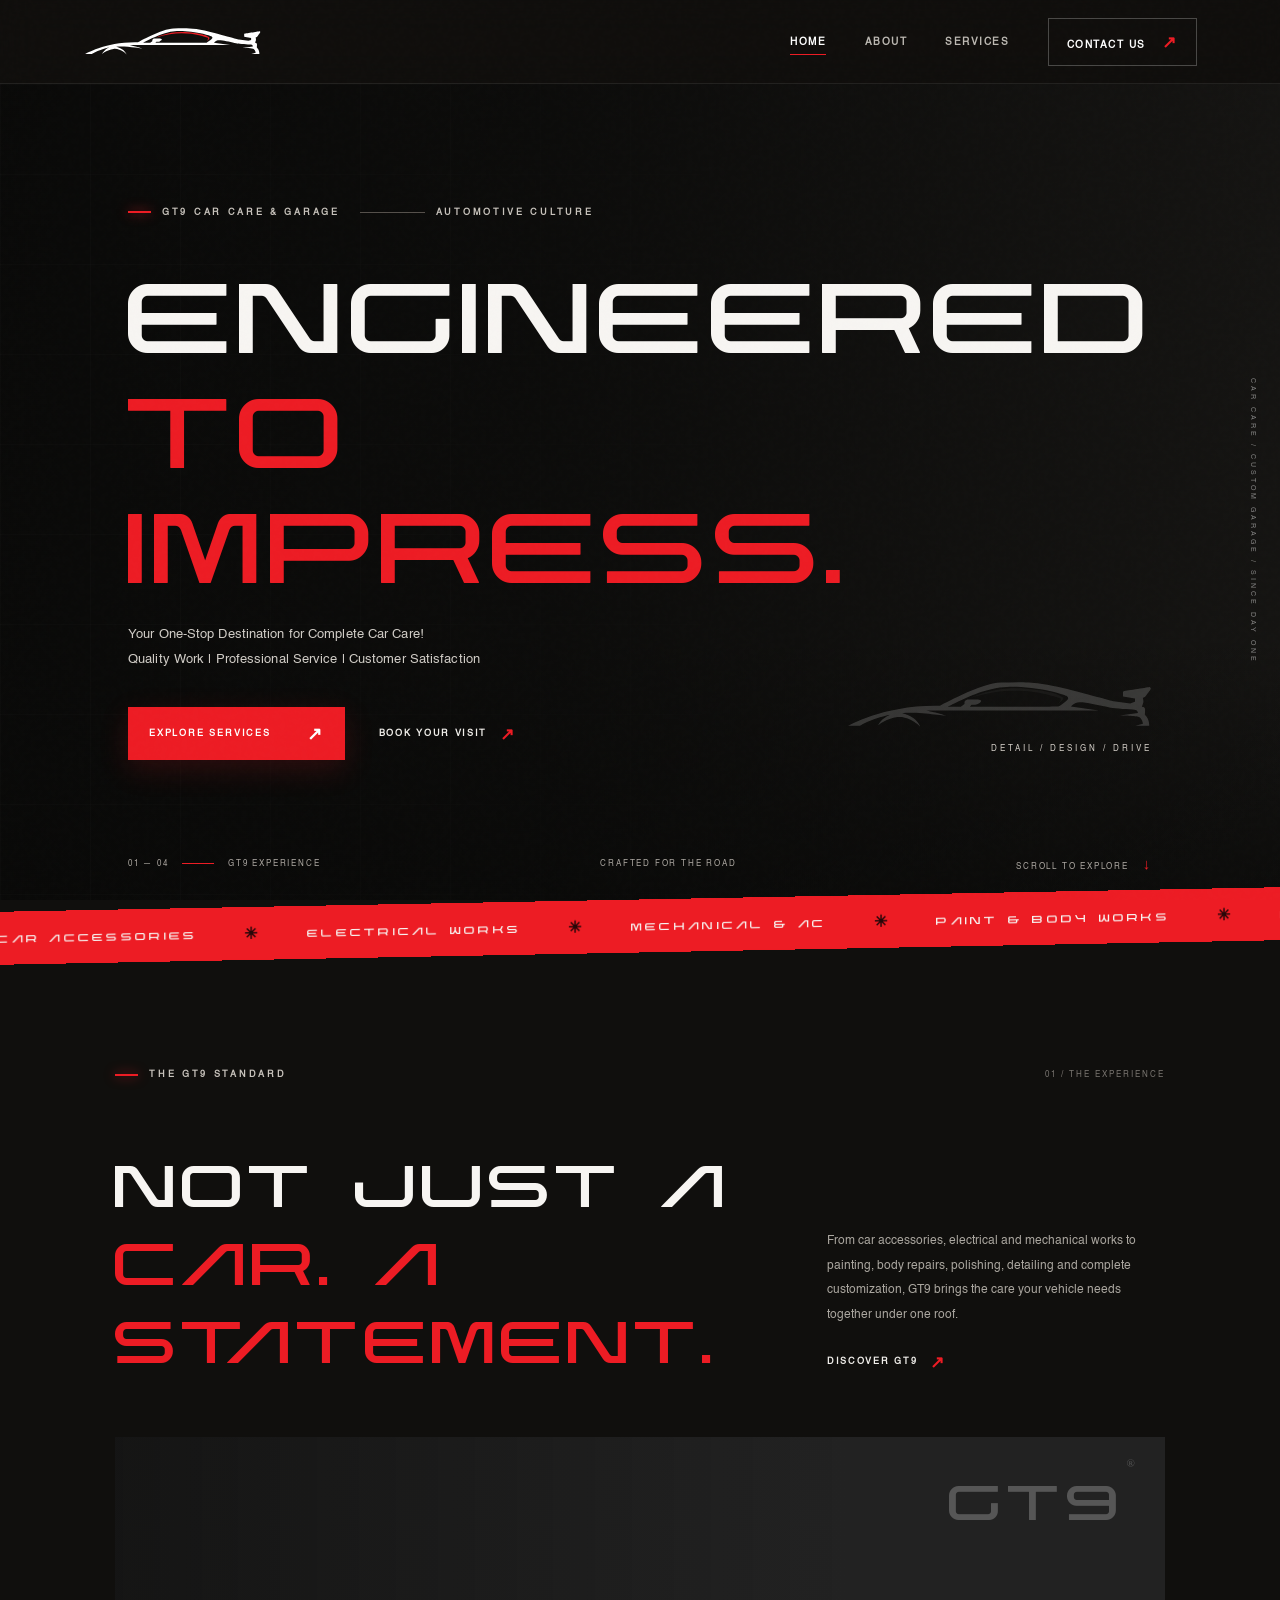
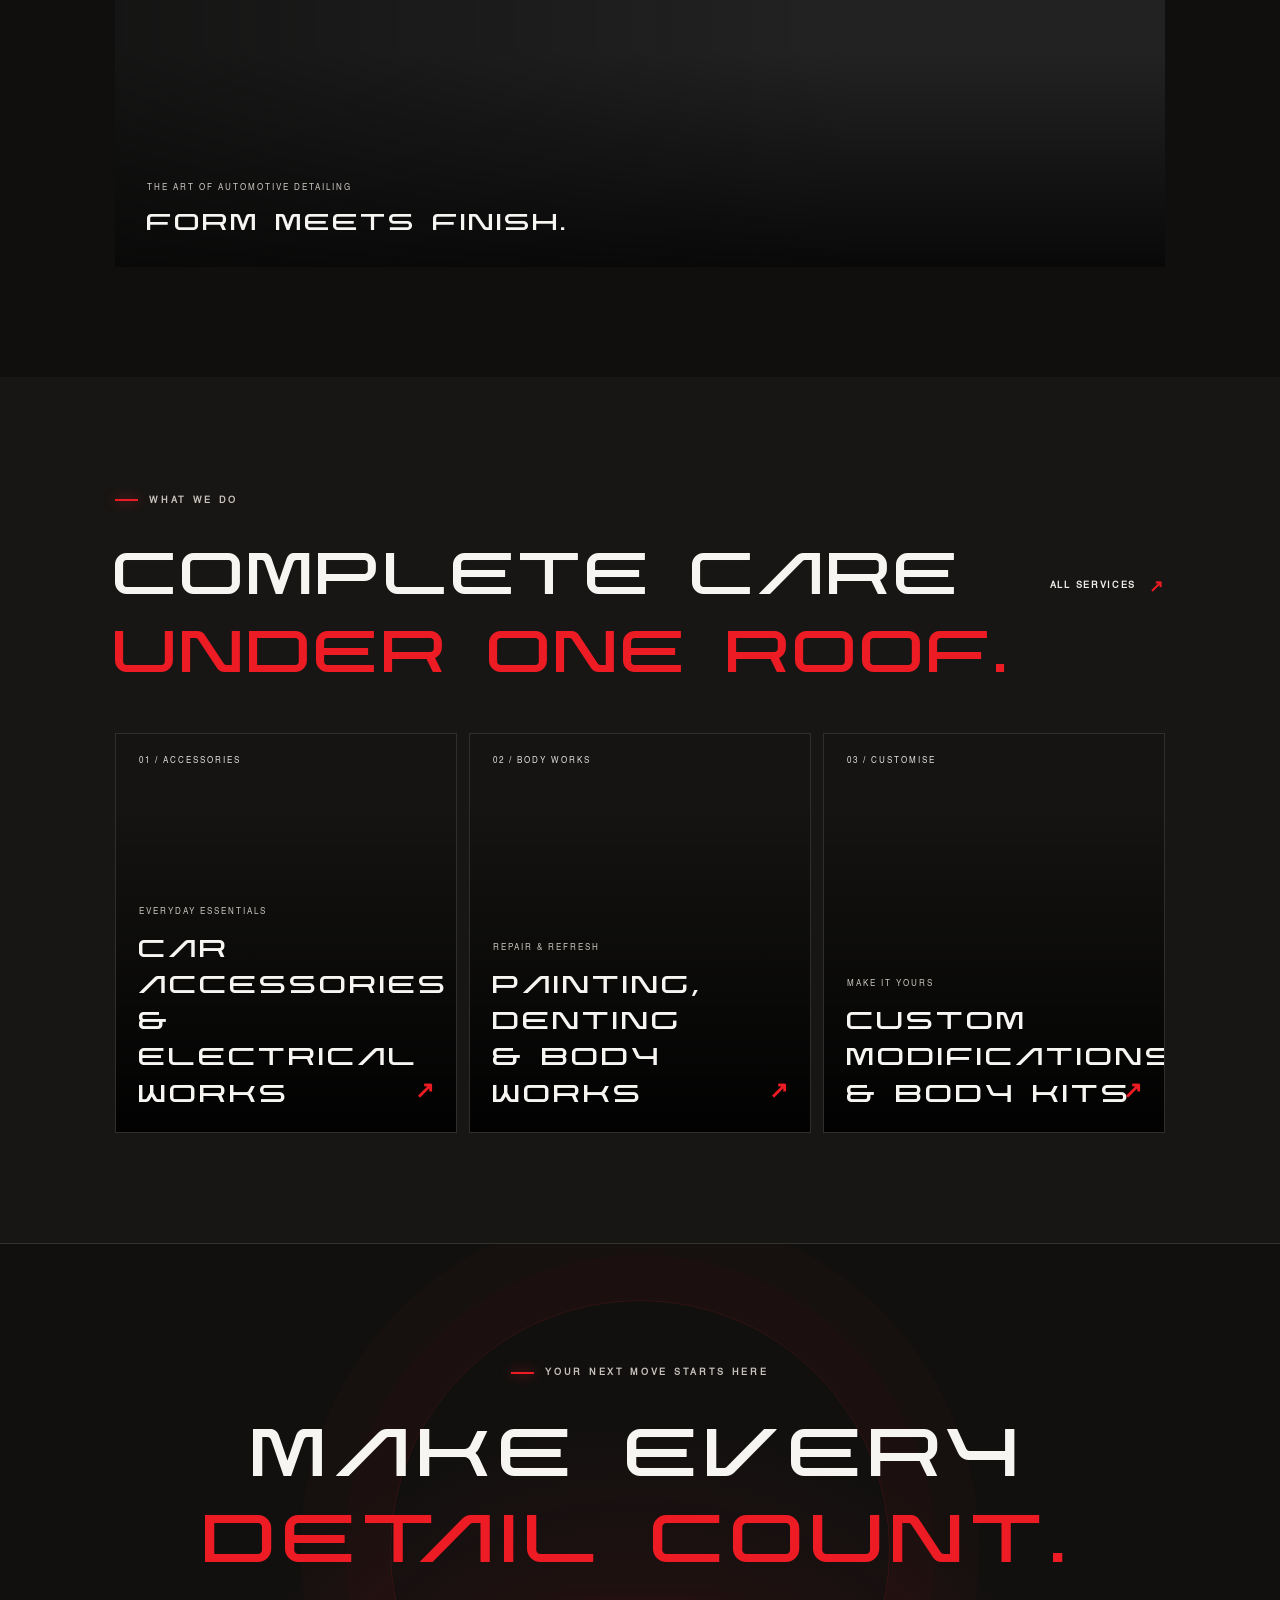
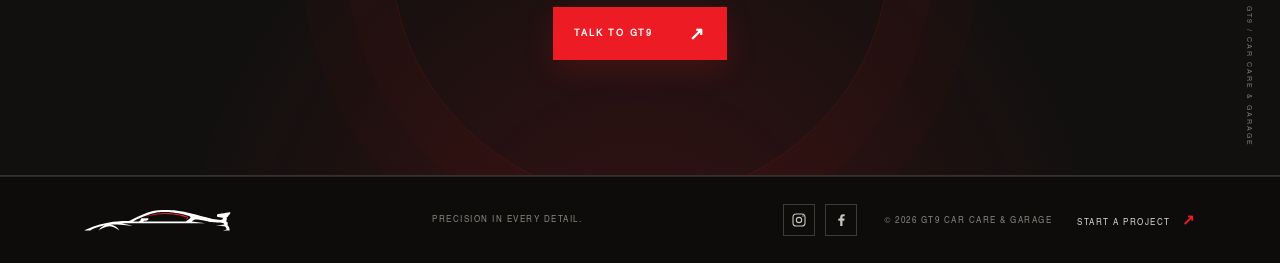
==== commit 706e6581: "Add GT9 contact email and social media links" ====
--- a/index.html
+++ b/index.html
@@ -56,7 +56,14 @@
 <footer class="site-footer">
   <a class="brand footer-brand" href="index.html" aria-label="GT9 home"><img class="footer-logo" src="assets/gt9-mark.svg" alt="GT9 automotive emblem"></a>
   <span class="footer-line">PRECISION IN EVERY DETAIL.</span>
-  <div class="footer-right"><span>© <span id="year"></span> GT9 CAR CARE & GARAGE</span><a href="contact.html">START A PROJECT <b>↗</b></a></div>
+  <div class="footer-right"><div class="footer-socials" aria-label="GT9 social media">
+      <a href="https://www.instagram.com/gt9_carcare?vrfl=N3lkMTRuMGZiOXQ0" target="_blank" rel="noopener noreferrer" aria-label="GT9 on Instagram" title="Instagram">
+        <svg viewBox="0 0 24 24" aria-hidden="true"><rect x="3" y="3" width="18" height="18" rx="5"></rect><circle cx="12" cy="12" r="4"></circle><circle class="social-dot" cx="18" cy="6" r="1"></circle></svg>
+      </a>
+      <a href="https://www.facebook.com/share/19ZW2TuokS/" target="_blank" rel="noopener noreferrer" aria-label="GT9 on Facebook" title="Facebook">
+        <svg viewBox="0 0 24 24" aria-hidden="true"><path d="M14.2 21v-8h2.7l.4-3.2h-3.1v-2c0-.9.3-1.6 1.6-1.6h1.7V3.3c-.3 0-1.3-.1-2.5-.1-2.5 0-4.2 1.5-4.2 4.3v2.3H8v3.2h2.8v8z"></path></svg>
+      </a>
+    </div><span>© <span id="year"></span> GT9 CAR CARE & GARAGE</span><a href="contact.html">START A PROJECT <b>↗</b></a></div>
 </footer>
 <script src="script.js"></script>
 </body></html>
--- a/styles.css
+++ b/styles.css
@@ -226,3 +226,39 @@
 .service-assurance i{width:5px;height:5px;background:var(--accent);transform:rotate(45deg)}
 @media(max-width:900px){.service-catalog-grid{grid-template-columns:repeat(2,minmax(0,1fr))}}
 @media(max-width:700px){.service-catalog{padding-top:8px;padding-bottom:75px}.service-catalog-grid{grid-template-columns:1fr;gap:10px}.service-tile{min-height:185px;padding:21px}.service-tile h2{font-size:26px;margin:20px 0}.service-assurance{gap:13px;padding:19px 12px}.service-assurance span{font-size:7px;letter-spacing:1.2px}}
+
+
+/* Photo-led GT9 service cards */
+.service-catalog{padding-top:15px;padding-bottom:100px}
+.service-catalog-grid{display:grid;grid-template-columns:repeat(3,minmax(0,1fr));gap:15px}
+.service-tile{min-height:340px;padding:23px 22px 21px;position:relative;display:flex;flex-direction:column;align-items:flex-start;justify-content:space-between;overflow:hidden;isolation:isolate;background:#11100f;border:1px solid rgba(255,255,255,.11);transition:transform .55s var(--ease),border-color .35s}
+.service-tile-image{position:absolute;inset:0;z-index:-2;width:100%;height:100%;object-fit:cover;object-position:center;transform:scale(1.015);filter:saturate(.78) contrast(1.04);transition:transform 1s var(--ease),filter .7s var(--ease)}
+.service-tile:before{content:"";position:absolute;inset:0;z-index:-1;width:auto;height:auto;top:0;right:0;border-radius:0;background:linear-gradient(180deg,rgba(9,9,8,.28) 0%,rgba(9,9,8,.1) 38%,rgba(9,9,8,.88) 100%),linear-gradient(90deg,rgba(9,9,8,.2),transparent 75%);transition:opacity .45s}
+.service-tile:after{content:"";position:absolute;inset:10px;z-index:2;border:1px solid rgba(255,255,255,.15);pointer-events:none;transition:border-color .35s}
+.service-tile:hover{transform:translateY(-7px);border-color:rgba(237,28,36,.75)}
+.service-tile:hover:before{transform:none;opacity:1}
+.service-tile:hover:after{border-color:rgba(237,28,36,.62)}
+.service-tile:hover .service-tile-image{transform:scale(1.09);filter:saturate(.98) contrast(1.06)}
+.service-tile-index{position:relative;z-index:3;padding:8px 10px;background:rgba(10,10,9,.58);border:1px solid rgba(255,255,255,.19);backdrop-filter:blur(8px);font-size:8px;letter-spacing:2px;color:#fff}
+.service-tile h2{position:relative;z-index:3;max-width:94%;font:400 clamp(22px,2.25vw,31px)/1.08 Nebula,sans-serif;text-transform:uppercase;margin:24px 0 19px;color:#fff;text-shadow:0 2px 16px rgba(0,0,0,.65);overflow-wrap:anywhere}
+.service-tile-cta{position:relative;z-index:3;display:flex;align-items:center;gap:12px;padding:10px 12px;background:rgba(10,10,9,.58);border:1px solid rgba(255,255,255,.2);backdrop-filter:blur(8px);font-size:7px;font-weight:700;letter-spacing:1.6px;color:#f5f2ed}
+.service-tile-cta b{font-size:17px;color:var(--accent);transition:transform .3s}
+.service-tile:hover .service-tile-cta b{transform:translate(4px,-3px)}
+.service-assurance{margin-top:30px;padding:22px 24px;border:1px solid #38332f;background:rgba(255,255,255,.025);display:flex;align-items:center;justify-content:center;gap:24px;flex-wrap:wrap}
+.service-assurance span{font-size:9px;font-weight:700;letter-spacing:2px;color:#e0dbd4}
+.service-assurance i{width:5px;height:5px;background:var(--accent);transform:rotate(45deg)}
+@media(max-width:1000px){.service-catalog-grid{grid-template-columns:repeat(2,minmax(0,1fr))}.service-tile{min-height:320px}}
+@media(max-width:700px){.service-catalog{padding-top:8px;padding-bottom:75px}.service-catalog-grid{grid-template-columns:1fr;gap:11px}.service-tile{min-height:260px;padding:20px}.service-tile h2{font-size:27px;margin:20px 0}.service-tile-cta{font-size:7px}.service-assurance{gap:13px;padding:19px 12px}.service-assurance span{font-size:7px;letter-spacing:1.2px}}
+@media(prefers-reduced-motion:reduce){.service-tile-image{transition:none}}
+
+
+/* GT9 contact and social links */
+.footer-socials{display:flex;align-items:center;gap:10px;margin-right:2px}
+.footer-socials a{width:32px;height:32px;display:grid;place-items:center;border:1px solid #403b36;color:#c9c4bc;transition:color .25s,border-color .25s,background .25s,transform .25s}
+.footer-socials a:hover{color:#fff;border-color:var(--accent);background:rgba(237,28,36,.12);transform:translateY(-3px)}
+.footer-socials svg{width:16px;height:16px;fill:none;stroke:currentColor;stroke-width:1.7;stroke-linecap:round;stroke-linejoin:round}
+.footer-socials svg path{fill:currentColor;stroke:none}
+.footer-socials svg .social-dot{fill:currentColor;stroke:none}
+.contact-info a{color:#f1eeea;text-decoration:none;transition:color .25s}
+.contact-info a:hover{color:var(--accent)}
+@media(max-width:700px){.footer-socials{order:0}.footer-right{align-items:flex-end}.footer-socials a{width:30px;height:30px}}
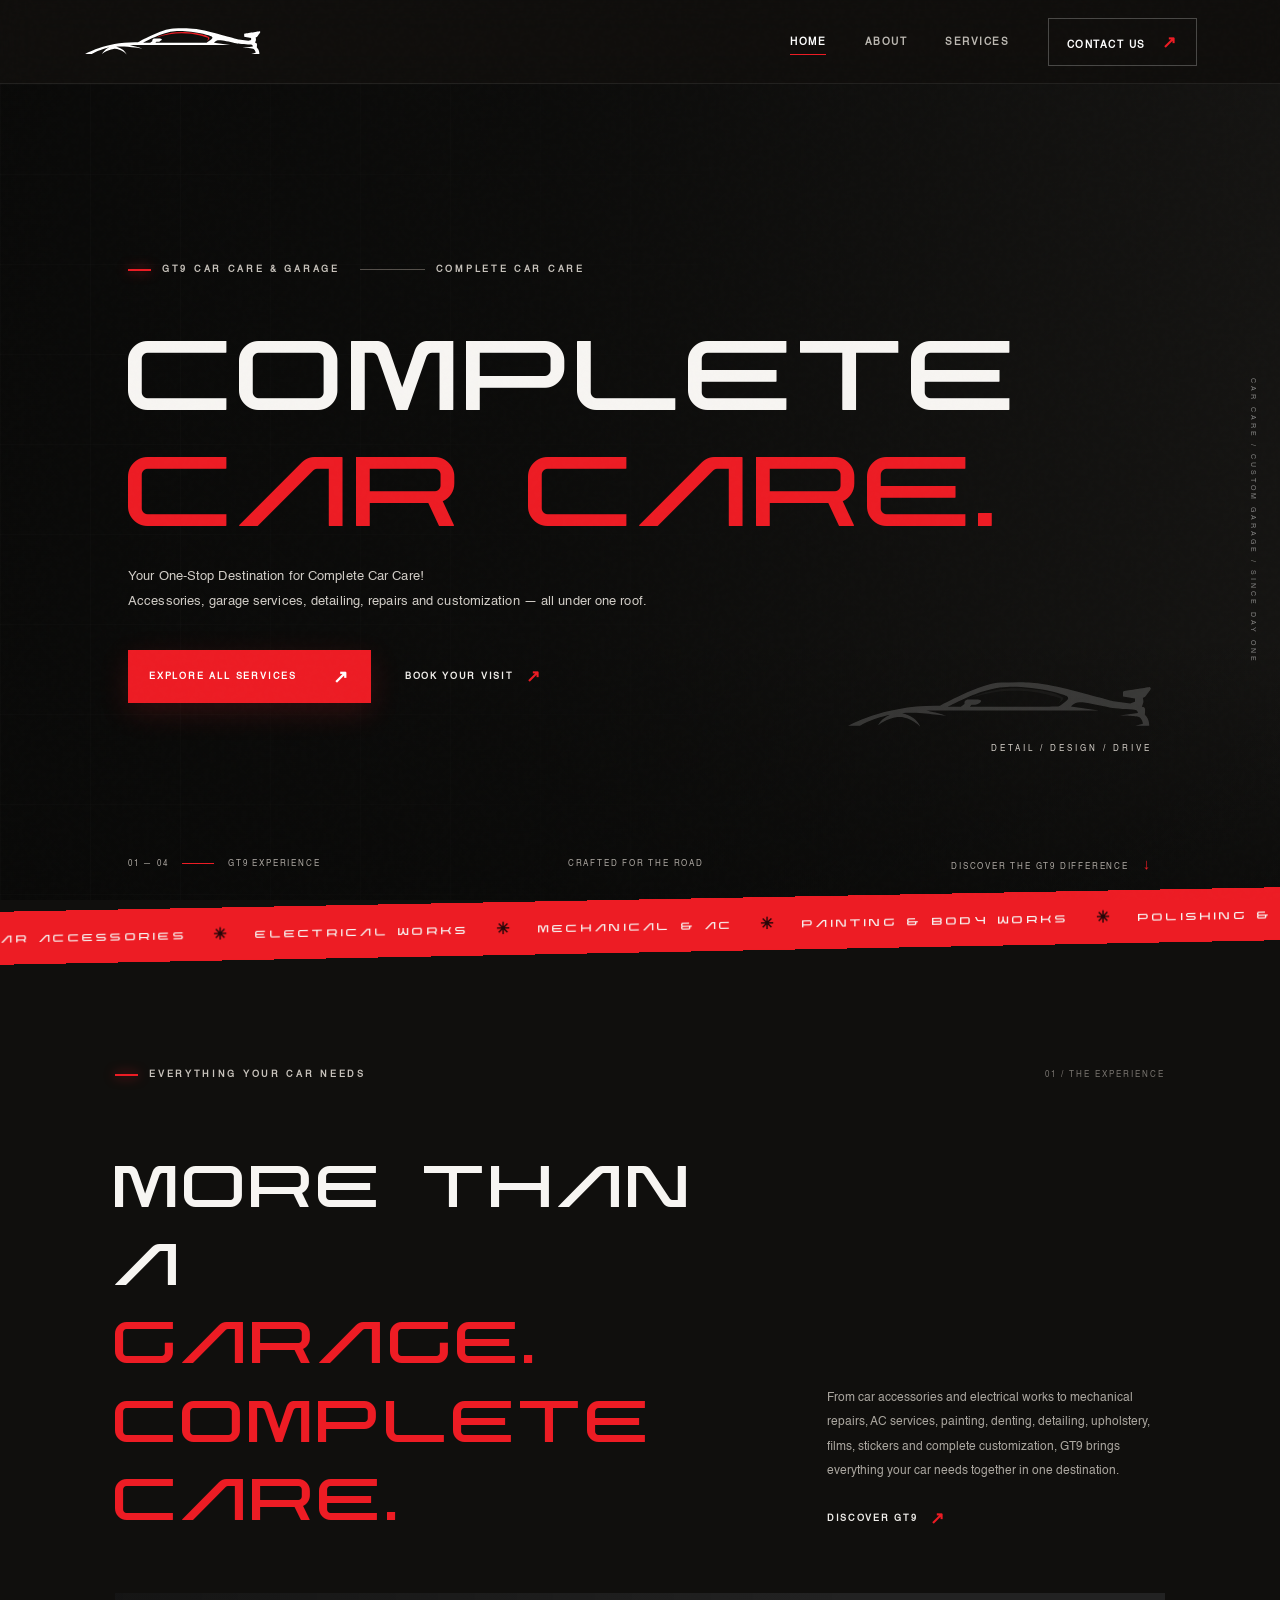
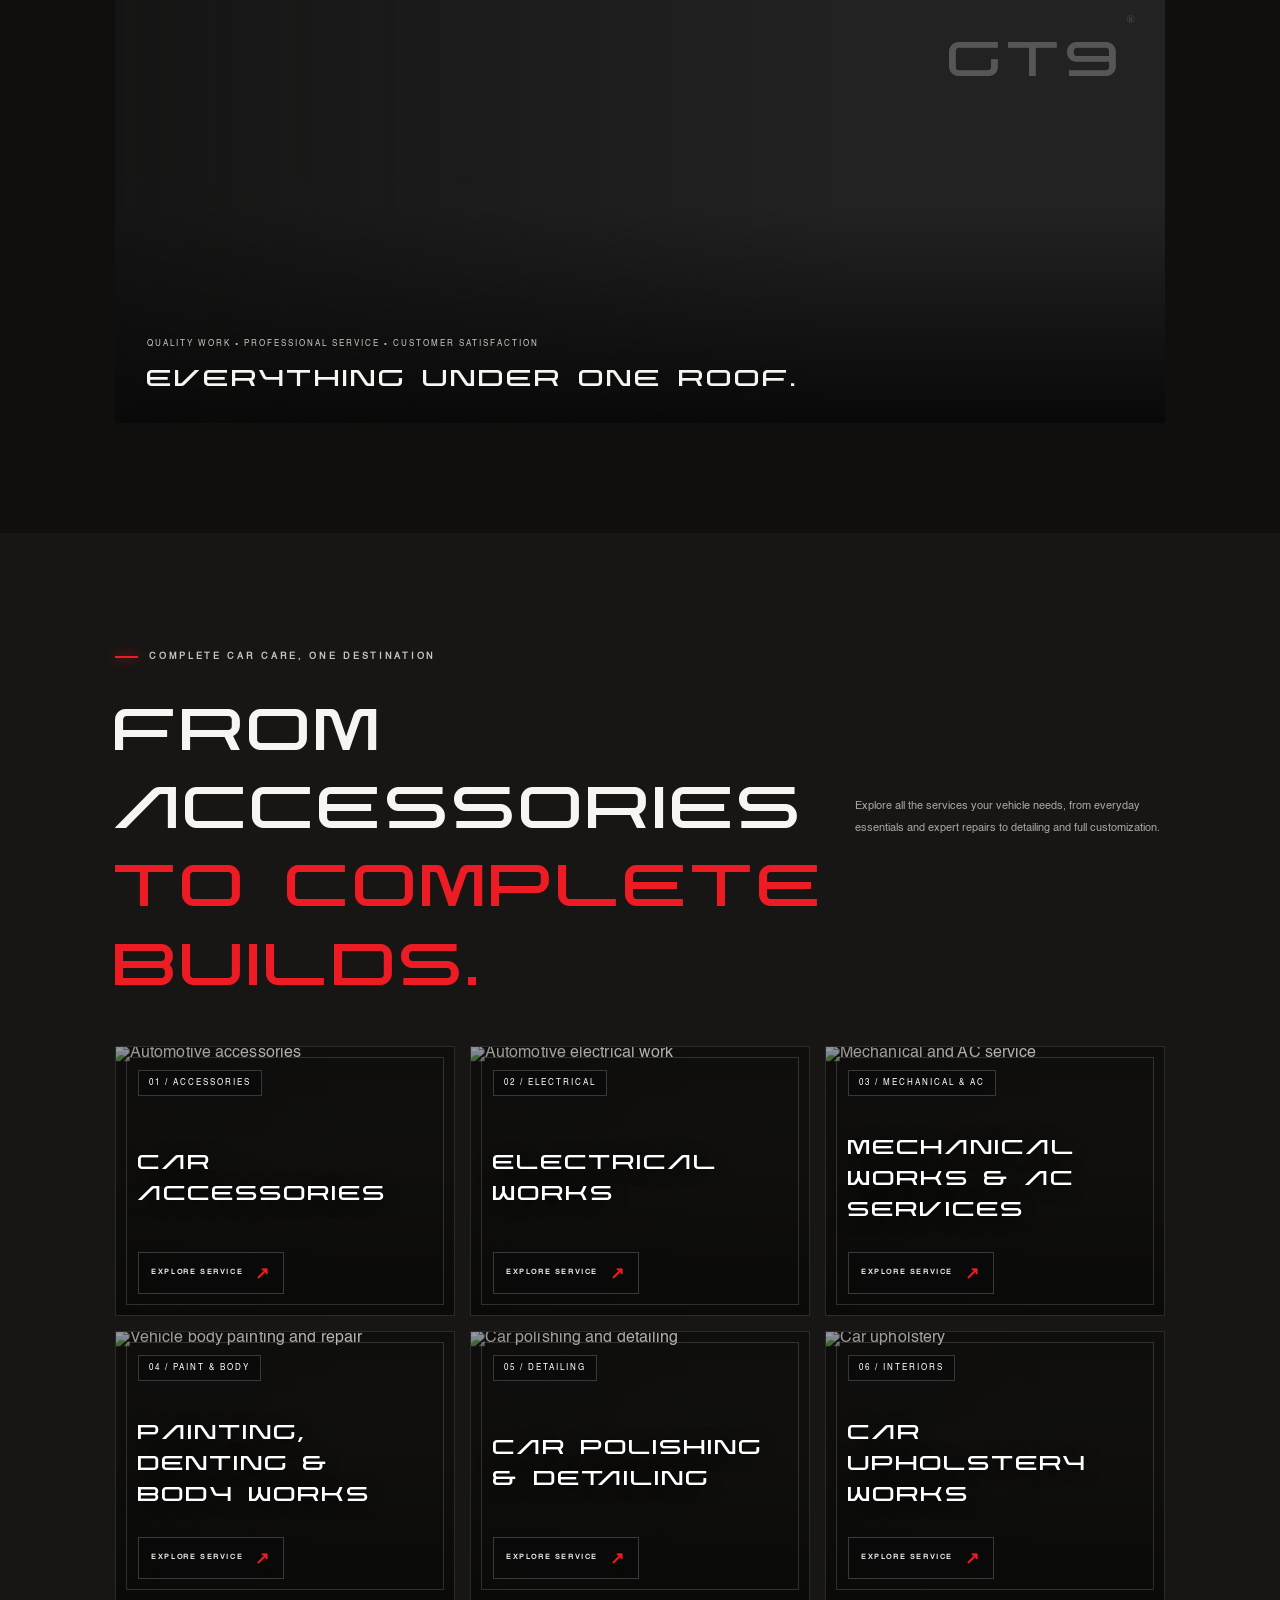
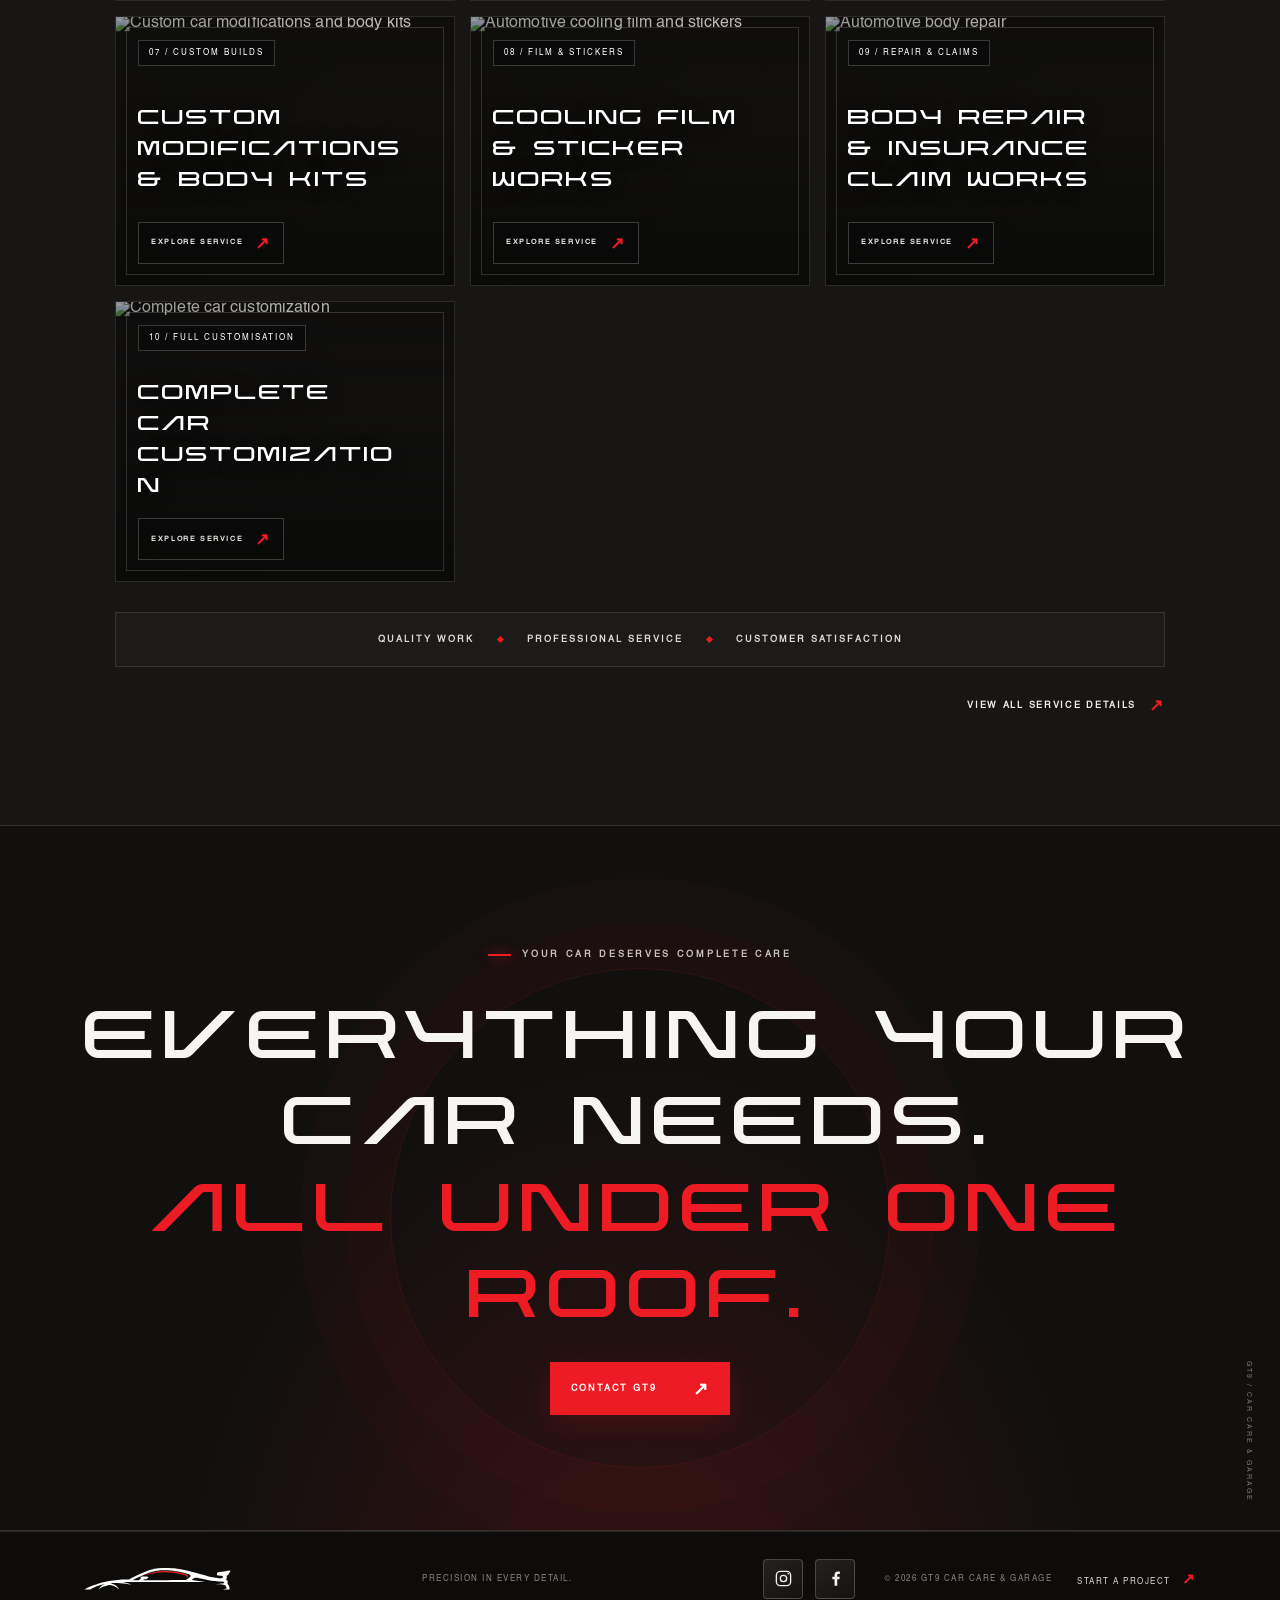
==== commit 2a37ccf4: "Rewrite GT9 homepage with complete car care service lineup" ====
--- a/index.html
+++ b/index.html
@@ -28,30 +28,89 @@
 <section class="home-hero page-hero">
   <div class="hero-image" aria-hidden="true"></div><div class="hero-grid" aria-hidden="true"></div>
   <div class="hero-inner">
-    <p class="eyebrow reveal"><i></i> GT9 CAR CARE & GARAGE <span class="eyebrow-line"></span> AUTOMOTIVE CULTURE</p>
-    <h1 class="hero-title reveal"><span>ENGINEERED</span><br><em>TO IMPRESS.</em></h1>
-    <p class="hero-copy reveal">Your One-Stop Destination for Complete Car Care!<br>Quality Work | Professional Service | Customer Satisfaction</p>
-    <div class="hero-actions reveal"><a class="button button-primary magnetic" href="services.html">EXPLORE SERVICES <span>↗</span></a><a class="text-link" href="contact.html">BOOK YOUR VISIT <span>↗</span></a></div>
+    <p class="eyebrow reveal"><i></i> GT9 CAR CARE & GARAGE <span class="eyebrow-line"></span> COMPLETE CAR CARE</p>
+    <h1 class="hero-title reveal"><span>COMPLETE</span><br><em>CAR CARE.</em></h1>
+    <p class="hero-copy reveal">Your One-Stop Destination for Complete Car Care!<br>Accessories, garage services, detailing, repairs and customization — all under one roof.</p>
+    <div class="hero-actions reveal"><a class="button button-primary magnetic" href="services.html">EXPLORE ALL SERVICES <span>↗</span></a><a class="text-link" href="contact.html">BOOK YOUR VISIT <span>↗</span></a></div>
   </div>
   <div class="hero-stamp reveal"><img src="assets/gt9-mark.svg" alt=""><span>DETAIL / DESIGN / DRIVE</span></div>
-  <div class="hero-bottom"><span>01 — 04 <i></i> GT9 EXPERIENCE</span><span>CRAFTED FOR THE ROAD</span><span class="scroll-cue">SCROLL TO EXPLORE <b>↓</b></span></div>
+  <div class="hero-bottom"><span>01 — 04 <i></i> GT9 EXPERIENCE</span><span>CRAFTED FOR THE ROAD</span><span class="scroll-cue">DISCOVER THE GT9 DIFFERENCE <b>↓</b></span></div>
   <div class="hero-vertical">CAR CARE / CUSTOM GARAGE / SINCE DAY ONE</div>
 </section>
-<div class="ticker"><div class="ticker-track"><span>CAR ACCESSORIES</span><b>✳</b><span>ELECTRICAL WORKS</span><b>✳</b><span>MECHANICAL & AC</span><b>✳</b><span>PAINT & BODY WORKS</span><b>✳</b><span>POLISHING & DETAILING</span><b>✳</b><span>CUSTOM MODIFICATIONS</span><b>✳</b><span>CAR ACCESSORIES</span><b>✳</b><span>ELECTRICAL WORKS</span><b>✳</b></div></div>
+<div class="ticker"><div class="ticker-track"><span>CAR ACCESSORIES</span><b>✳</b><span>ELECTRICAL WORKS</span><b>✳</b><span>MECHANICAL & AC</span><b>✳</b><span>PAINTING & BODY WORKS</span><b>✳</b><span>POLISHING & DETAILING</span><b>✳</b><span>UPHOLSTERY</span><b>✳</b><span>CUSTOM MODIFICATIONS</span><b>✳</b><span>COOLING FILM & STICKERS</span><b>✳</b><span>INSURANCE CLAIM WORKS</span><b>✳</b><span>CAR ACCESSORIES</span><b>✳</b></div></div>
 <section class="home-intro section-pad">
-  <div class="intro-top reveal"><p class="eyebrow"><i></i> THE GT9 STANDARD</p><span class="micro-index">01 / THE EXPERIENCE</span></div>
-  <div class="intro-layout"><h2 class="display-title reveal">NOT JUST A<br><span>CAR. A STATEMENT.</span></h2><div class="intro-text reveal"><p>From car accessories, electrical and mechanical works to painting, body repairs, polishing, detailing and complete customization, GT9 brings the care your vehicle needs together under one roof.</p><a class="text-link" href="about.html">DISCOVER GT9 <span>↗</span></a></div></div>
-  <div class="intro-visual reveal"><div class="visual-photo"></div><div class="visual-caption"><span>THE ART OF AUTOMOTIVE DETAILING</span><b>FORM MEETS FINISH.</b></div><div class="visual-number">GT9<span>®</span></div></div>
+  <div class="intro-top reveal"><p class="eyebrow"><i></i> EVERYTHING YOUR CAR NEEDS</p><span class="micro-index">01 / THE EXPERIENCE</span></div>
+  <div class="intro-layout"><h2 class="display-title reveal">MORE THAN A<br><span>GARAGE. COMPLETE CARE.</span></h2><div class="intro-text reveal"><p>From car accessories and electrical works to mechanical repairs, AC services, painting, denting, detailing, upholstery, films, stickers and complete customization, GT9 brings everything your car needs together in one destination.</p><a class="text-link" href="about.html">DISCOVER GT9 <span>↗</span></a></div></div>
+  <div class="intro-visual reveal"><div class="visual-photo"></div><div class="visual-caption"><span>QUALITY WORK • PROFESSIONAL SERVICE • CUSTOMER SATISFACTION</span><b>EVERYTHING UNDER ONE ROOF.</b></div><div class="visual-number">GT9<span>®</span></div></div>
 </section>
 <section class="home-services section-pad">
-  <div class="section-head reveal"><div><p class="eyebrow"><i></i> WHAT WE DO</p><h2 class="display-title">COMPLETE CARE<br><span>UNDER ONE ROOF.</span></h2></div><a class="text-link" href="services.html">ALL SERVICES <span>↗</span></a></div>
-  <div class="feature-grid">
-    <a class="feature-card feature-detail reveal" href="services.html#service-accessories"><span class="feature-no">01 / ACCESSORIES</span><div><small>EVERYDAY ESSENTIALS</small><h3>CAR ACCESSORIES &<br>ELECTRICAL WORKS</h3></div><b class="feature-arrow">↗</b></a>
-    <a class="feature-card feature-protect reveal" href="services.html#service-painting-body"><span class="feature-no">02 / BODY WORKS</span><div><small>REPAIR & REFRESH</small><h3>PAINTING, DENTING<br>& BODY WORKS</h3></div><b class="feature-arrow">↗</b></a>
-    <a class="feature-card feature-custom reveal" href="services.html#service-custom-modifications"><span class="feature-no">03 / CUSTOMISE</span><div><small>MAKE IT YOURS</small><h3>CUSTOM MODIFICATIONS<br>& BODY KITS</h3></div><b class="feature-arrow">↗</b></a>
+  <div class="section-head reveal"><div><p class="eyebrow"><i></i> COMPLETE CAR CARE, ONE DESTINATION</p><h2 class="display-title">FROM ACCESSORIES<br><span>TO COMPLETE BUILDS.</span></h2></div><p class="section-note">Explore all the services your vehicle needs, from everyday essentials and expert repairs to detailing and full customization.</p></div>
+  <div class="service-catalog-grid home-service-grid">
+  <a class="service-tile reveal" href="services.html#service-accessories" aria-label="Explore CAR ACCESSORIES">
+    <img class="service-tile-image" src="https://images.unsplash.com/photo-1786489623872-2ebdfe51297c?auto=format&fit=crop&w=1600&q=85" alt="Automotive accessories" loading="lazy" decoding="async">
+    <span class="service-tile-index">01 / ACCESSORIES</span>
+    <h2>CAR ACCESSORIES</h2>
+    <span class="service-tile-cta">EXPLORE SERVICE <b>↗</b></span>
+  </a>
+  <a class="service-tile reveal" href="services.html#service-electrical" aria-label="Explore ELECTRICAL WORKS">
+    <img class="service-tile-image" src="https://images.unsplash.com/photo-1632733711679-529326f6db12?auto=format&fit=crop&w=1600&q=85" alt="Automotive electrical work" loading="lazy" decoding="async">
+    <span class="service-tile-index">02 / ELECTRICAL</span>
+    <h2>ELECTRICAL WORKS</h2>
+    <span class="service-tile-cta">EXPLORE SERVICE <b>↗</b></span>
+  </a>
+  <a class="service-tile reveal" href="services.html#service-mechanical-ac" aria-label="Explore MECHANICAL WORKS & AC SERVICES">
+    <img class="service-tile-image" src="https://images.unsplash.com/photo-1727893119356-1702fe921cf9?auto=format&fit=crop&w=1600&q=85" alt="Mechanical and AC service" loading="lazy" decoding="async">
+    <span class="service-tile-index">03 / MECHANICAL & AC</span>
+    <h2>MECHANICAL WORKS & AC SERVICES</h2>
+    <span class="service-tile-cta">EXPLORE SERVICE <b>↗</b></span>
+  </a>
+  <a class="service-tile reveal" href="services.html#service-painting-body" aria-label="Explore PAINTING, DENTING & BODY WORKS">
+    <img class="service-tile-image" src="https://images.unsplash.com/photo-1666009419871-c8bee023574e?auto=format&fit=crop&w=1600&q=85" alt="Vehicle body painting and repair" loading="lazy" decoding="async">
+    <span class="service-tile-index">04 / PAINT & BODY</span>
+    <h2>PAINTING, DENTING & BODY WORKS</h2>
+    <span class="service-tile-cta">EXPLORE SERVICE <b>↗</b></span>
+  </a>
+  <a class="service-tile reveal" href="services.html#service-polishing-detailing" aria-label="Explore CAR POLISHING & DETAILING">
+    <img class="service-tile-image" src="https://images.unsplash.com/photo-1708805282695-ef186db20192?auto=format&fit=crop&w=1600&q=85" alt="Car polishing and detailing" loading="lazy" decoding="async">
+    <span class="service-tile-index">05 / DETAILING</span>
+    <h2>CAR POLISHING & DETAILING</h2>
+    <span class="service-tile-cta">EXPLORE SERVICE <b>↗</b></span>
+  </a>
+  <a class="service-tile reveal" href="services.html#service-upholstery" aria-label="Explore CAR UPHOLSTERY WORKS">
+    <img class="service-tile-image" src="https://images.unsplash.com/photo-1756239772909-ef56b58e5f65?auto=format&fit=crop&w=1600&q=85" alt="Car upholstery" loading="lazy" decoding="async">
+    <span class="service-tile-index">06 / INTERIORS</span>
+    <h2>CAR UPHOLSTERY WORKS</h2>
+    <span class="service-tile-cta">EXPLORE SERVICE <b>↗</b></span>
+  </a>
+  <a class="service-tile reveal" href="services.html#service-custom-modifications" aria-label="Explore CUSTOM MODIFICATIONS & BODY KITS">
+    <img class="service-tile-image" src="https://images.unsplash.com/photo-1762197996835-edef95539b0c?auto=format&fit=crop&w=1600&q=85" alt="Custom car modifications and body kits" loading="lazy" decoding="async">
+    <span class="service-tile-index">07 / CUSTOM BUILDS</span>
+    <h2>CUSTOM MODIFICATIONS & BODY KITS</h2>
+    <span class="service-tile-cta">EXPLORE SERVICE <b>↗</b></span>
+  </a>
+  <a class="service-tile reveal" href="services.html#service-cooling-film-stickers" aria-label="Explore COOLING FILM & STICKER WORKS">
+    <img class="service-tile-image" src="https://unsplash.com/photos/GaOk6CfdMVk/download?force=true" alt="Automotive cooling film and stickers" loading="lazy" decoding="async">
+    <span class="service-tile-index">08 / FILM & STICKERS</span>
+    <h2>COOLING FILM & STICKER WORKS</h2>
+    <span class="service-tile-cta">EXPLORE SERVICE <b>↗</b></span>
+  </a>
+  <a class="service-tile reveal" href="services.html#service-body-repair-insurance" aria-label="Explore BODY REPAIR & INSURANCE CLAIM WORKS">
+    <img class="service-tile-image" src="https://images.unsplash.com/photo-1652987086612-d948b775d358?auto=format&fit=crop&w=1600&q=85" alt="Automotive body repair" loading="lazy" decoding="async">
+    <span class="service-tile-index">09 / REPAIR & CLAIMS</span>
+    <h2>BODY REPAIR & INSURANCE CLAIM WORKS</h2>
+    <span class="service-tile-cta">EXPLORE SERVICE <b>↗</b></span>
+  </a>
+  <a class="service-tile reveal" href="services.html#service-complete-customization" aria-label="Explore COMPLETE CAR CUSTOMIZATION">
+    <img class="service-tile-image" src="https://images.unsplash.com/photo-1742697167564-9571d0391c92?auto=format&fit=crop&w=1600&q=85" alt="Complete car customization" loading="lazy" decoding="async">
+    <span class="service-tile-index">10 / FULL CUSTOMISATION</span>
+    <h2>COMPLETE CAR CUSTOMIZATION</h2>
+    <span class="service-tile-cta">EXPLORE SERVICE <b>↗</b></span>
+  </a>
   </div>
+  <div class="service-assurance reveal"><span>QUALITY WORK</span><i></i><span>PROFESSIONAL SERVICE</span><i></i><span>CUSTOMER SATISFACTION</span></div>
+  <div class="home-services-footer"><a class="text-link" href="services.html">VIEW ALL SERVICE DETAILS <span>↗</span></a></div>
 </section>
-<section class="home-cta"><div class="cta-orbit" aria-hidden="true"></div><p class="eyebrow reveal"><i></i> YOUR NEXT MOVE STARTS HERE</p><h2 class="reveal">MAKE EVERY<br><span>DETAIL COUNT.</span></h2><a class="button button-primary magnetic reveal" href="contact.html">TALK TO GT9 <span>↗</span></a><span class="cta-side">GT9 / CAR CARE & GARAGE</span></section>
+<section class="home-cta"><div class="cta-orbit" aria-hidden="true"></div><p class="eyebrow reveal"><i></i> YOUR CAR DESERVES COMPLETE CARE</p><h2 class="reveal">EVERYTHING YOUR CAR NEEDS.<br><span>ALL UNDER ONE ROOF.</span></h2><a class="button button-primary magnetic reveal" href="contact.html">CONTACT GT9 <span>↗</span></a><span class="cta-side">GT9 / CAR CARE & GARAGE</span></section>
 </main>
 <footer class="site-footer">
   <a class="brand footer-brand" href="index.html" aria-label="GT9 home"><img class="footer-logo" src="assets/gt9-mark.svg" alt="GT9 automotive emblem"></a>
--- a/styles.css
+++ b/styles.css
@@ -262,3 +262,42 @@
 .contact-info a{color:#f1eeea;text-decoration:none;transition:color .25s}
 .contact-info a:hover{color:var(--accent)}
 @media(max-width:700px){.footer-socials{order:0}.footer-right{align-items:flex-end}.footer-socials a{width:30px;height:30px}}
+
+
+/* High-visibility social media icons */
+.footer-socials{gap:12px;margin-right:4px}
+.footer-socials a{width:40px;height:40px;border-radius:4px;background:linear-gradient(145deg,#24211f,#141312);border-color:rgba(255,255,255,.2);color:#f4f1eb}
+.footer-socials svg{width:19px;height:19px}
+.footer-socials a:hover{background:var(--accent);border-color:var(--accent);box-shadow:0 7px 22px rgba(237,28,36,.23)}
+.contact-social-link{display:inline-flex;align-items:center;gap:11px;min-height:36px}
+.contact-social-link svg{width:20px;height:20px;fill:none;stroke:currentColor;stroke-width:1.7;stroke-linecap:round;stroke-linejoin:round;flex:none}
+.contact-social-link svg path{fill:currentColor;stroke:none}
+.contact-social-link svg .social-dot{fill:currentColor;stroke:none}
+.contact-social-link b{font-size:15px;color:var(--accent);font-weight:400}
+.contact-social-link:hover svg{color:var(--accent)}
+@media(max-width:700px){.footer-socials{gap:9px}.footer-socials a{width:38px;height:38px}.contact-social-link{gap:10px}}
+
+
+/* GT9 founders / leadership section */
+.founders-section{background:#11100f;border-top:1px solid #302c29;border-bottom:1px solid #302c29}
+.founders-heading{display:flex;align-items:end;justify-content:space-between;gap:40px;margin-bottom:44px}
+.founders-heading .display-title{margin:24px 0 0}
+.founders-intro{max-width:340px;margin:0 0 5px;color:#aaa69f;font-size:12px;line-height:2}
+.founders-grid{display:grid;grid-template-columns:repeat(2,minmax(0,1fr));gap:18px;max-width:1050px}
+.founder-card{min-width:0;background:#1a1917;border:1px solid #393430;overflow:hidden;transition:transform .55s var(--ease),border-color .35s}
+.founder-card:hover{transform:translateY(-7px);border-color:rgba(237,28,36,.65)}
+.founder-photo-wrap{height:clamp(320px,43vw,520px);position:relative;overflow:hidden;background:#222}
+.founder-photo-wrap:after{content:"";position:absolute;inset:0;background:linear-gradient(0deg,rgba(0,0,0,.48),transparent 34%);pointer-events:none}
+.founder-photo{display:block;width:100%;height:100%;object-fit:cover;object-position:center 35%;filter:none;image-rendering:auto;transition:transform 1s var(--ease),filter .5s}
+.founder-card:hover .founder-photo{transform:scale(1.045);filter:saturate(1)}
+.founder-number{position:absolute;z-index:2;left:20px;bottom:18px;font-size:8px;letter-spacing:2px;color:#fff;text-shadow:0 1px 8px #000}
+.founder-details{padding:23px 24px 25px;border-top:2px solid var(--accent)}
+.founder-details h3{font:400 clamp(22px,2.7vw,32px)/1.05 Nebula,sans-serif;margin:0 0 10px;color:#f7f5f2}
+.founder-details p{margin:0;font-size:9px;letter-spacing:2px;font-weight:700;color:#aaa49b}
+@media(max-width:700px){.founders-heading{display:block;margin-bottom:30px}.founders-intro{margin-top:24px}.founders-grid{grid-template-columns:1fr;gap:16px}.founder-photo-wrap{height:clamp(330px,105vw,490px)}.founder-details{padding:20px}.founder-details h3{font-size:27px}}
+@media(prefers-reduced-motion:reduce){.founder-photo,.founder-card{transition:none}}
+
+/* GT9 complete-service grid on the Home page */
+.home-service-grid .service-tile{min-height:270px}
+.home-services-footer{display:flex;justify-content:flex-end;margin-top:28px}
+@media(max-width:700px){.home-service-grid .service-tile{min-height:205px}}
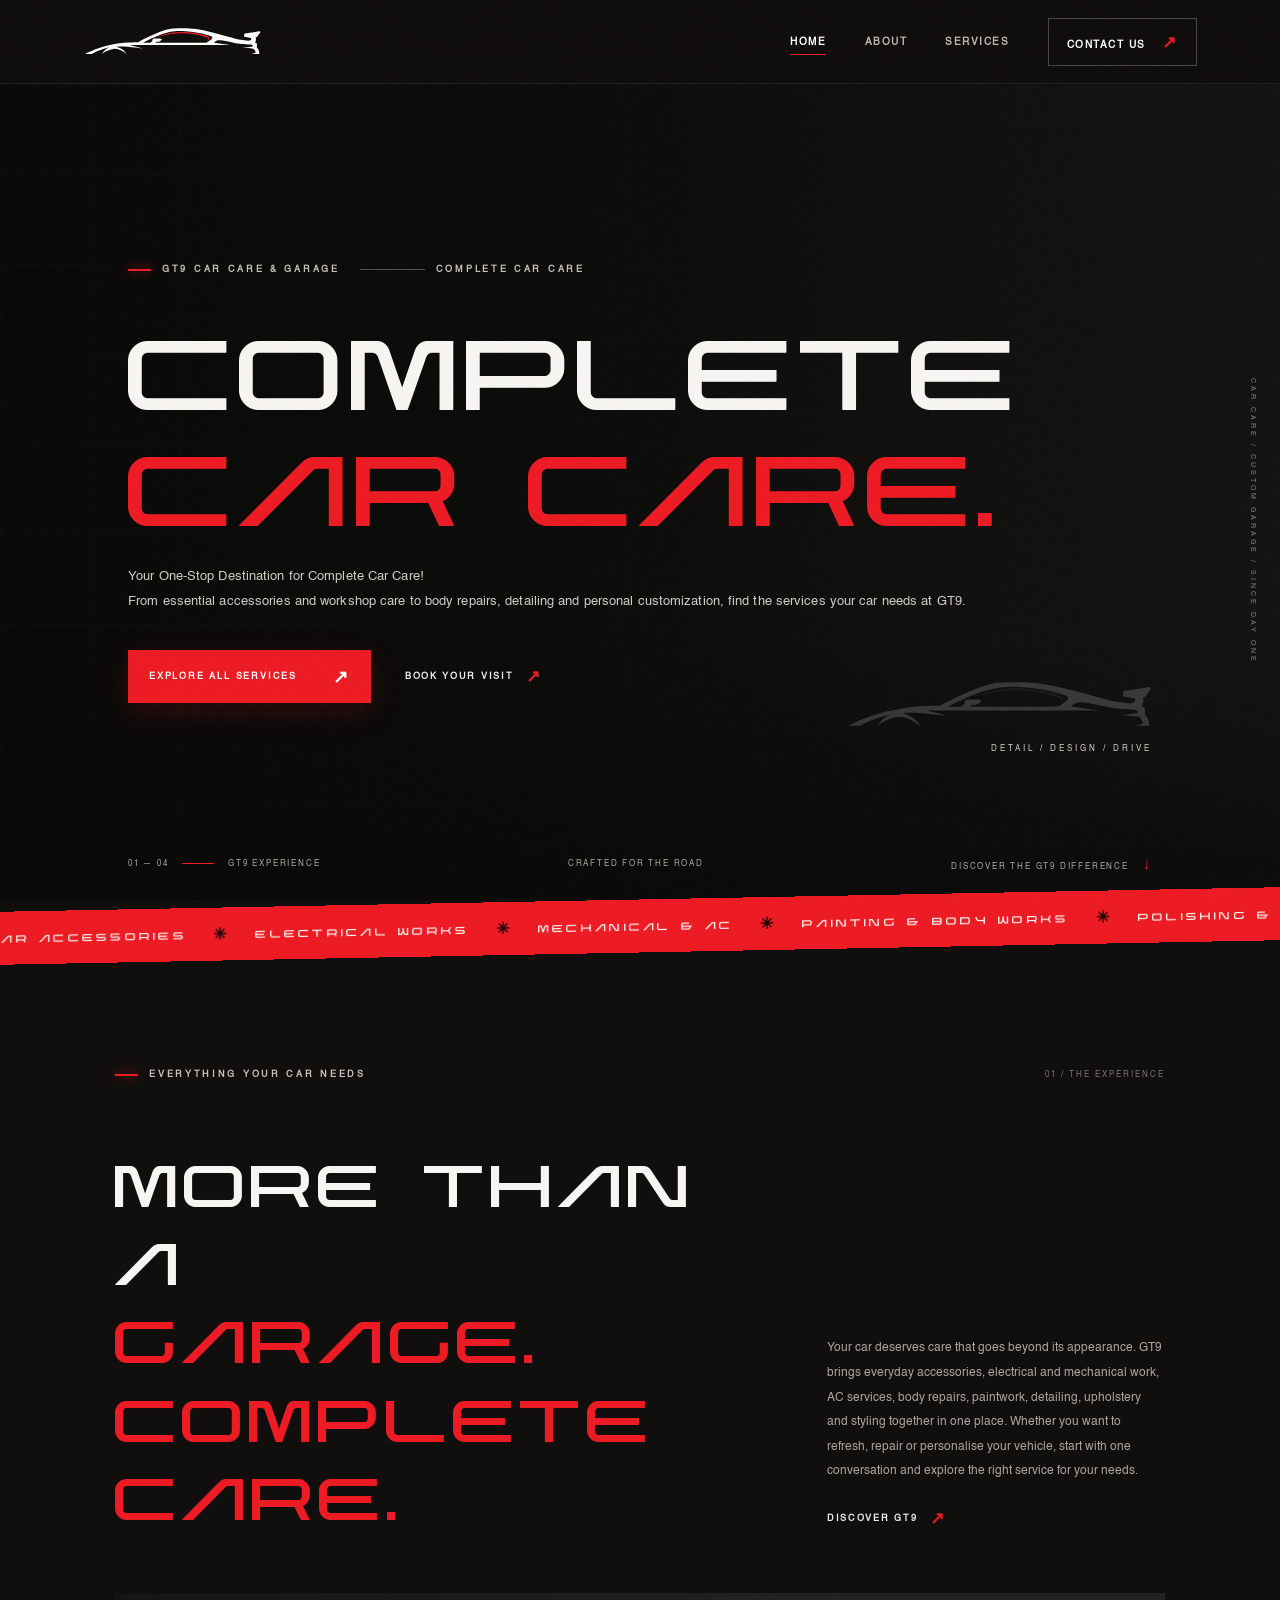
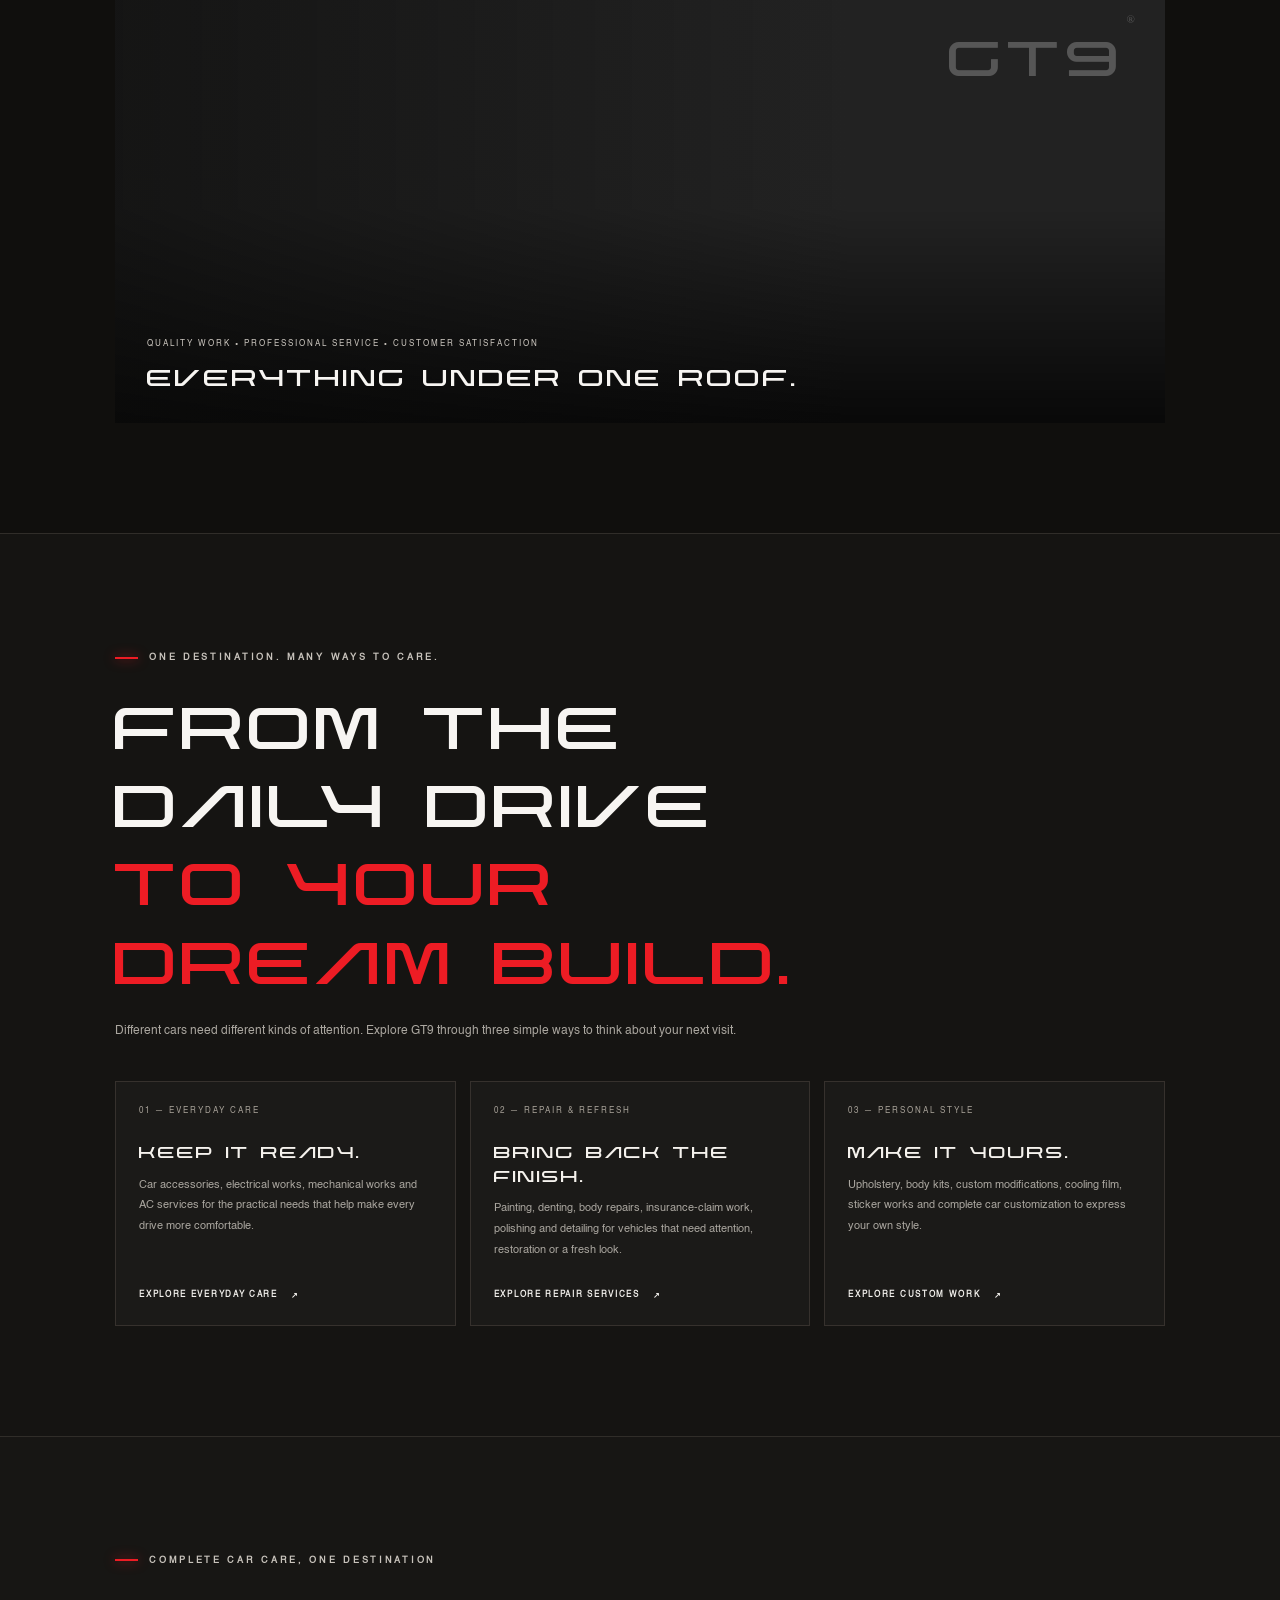
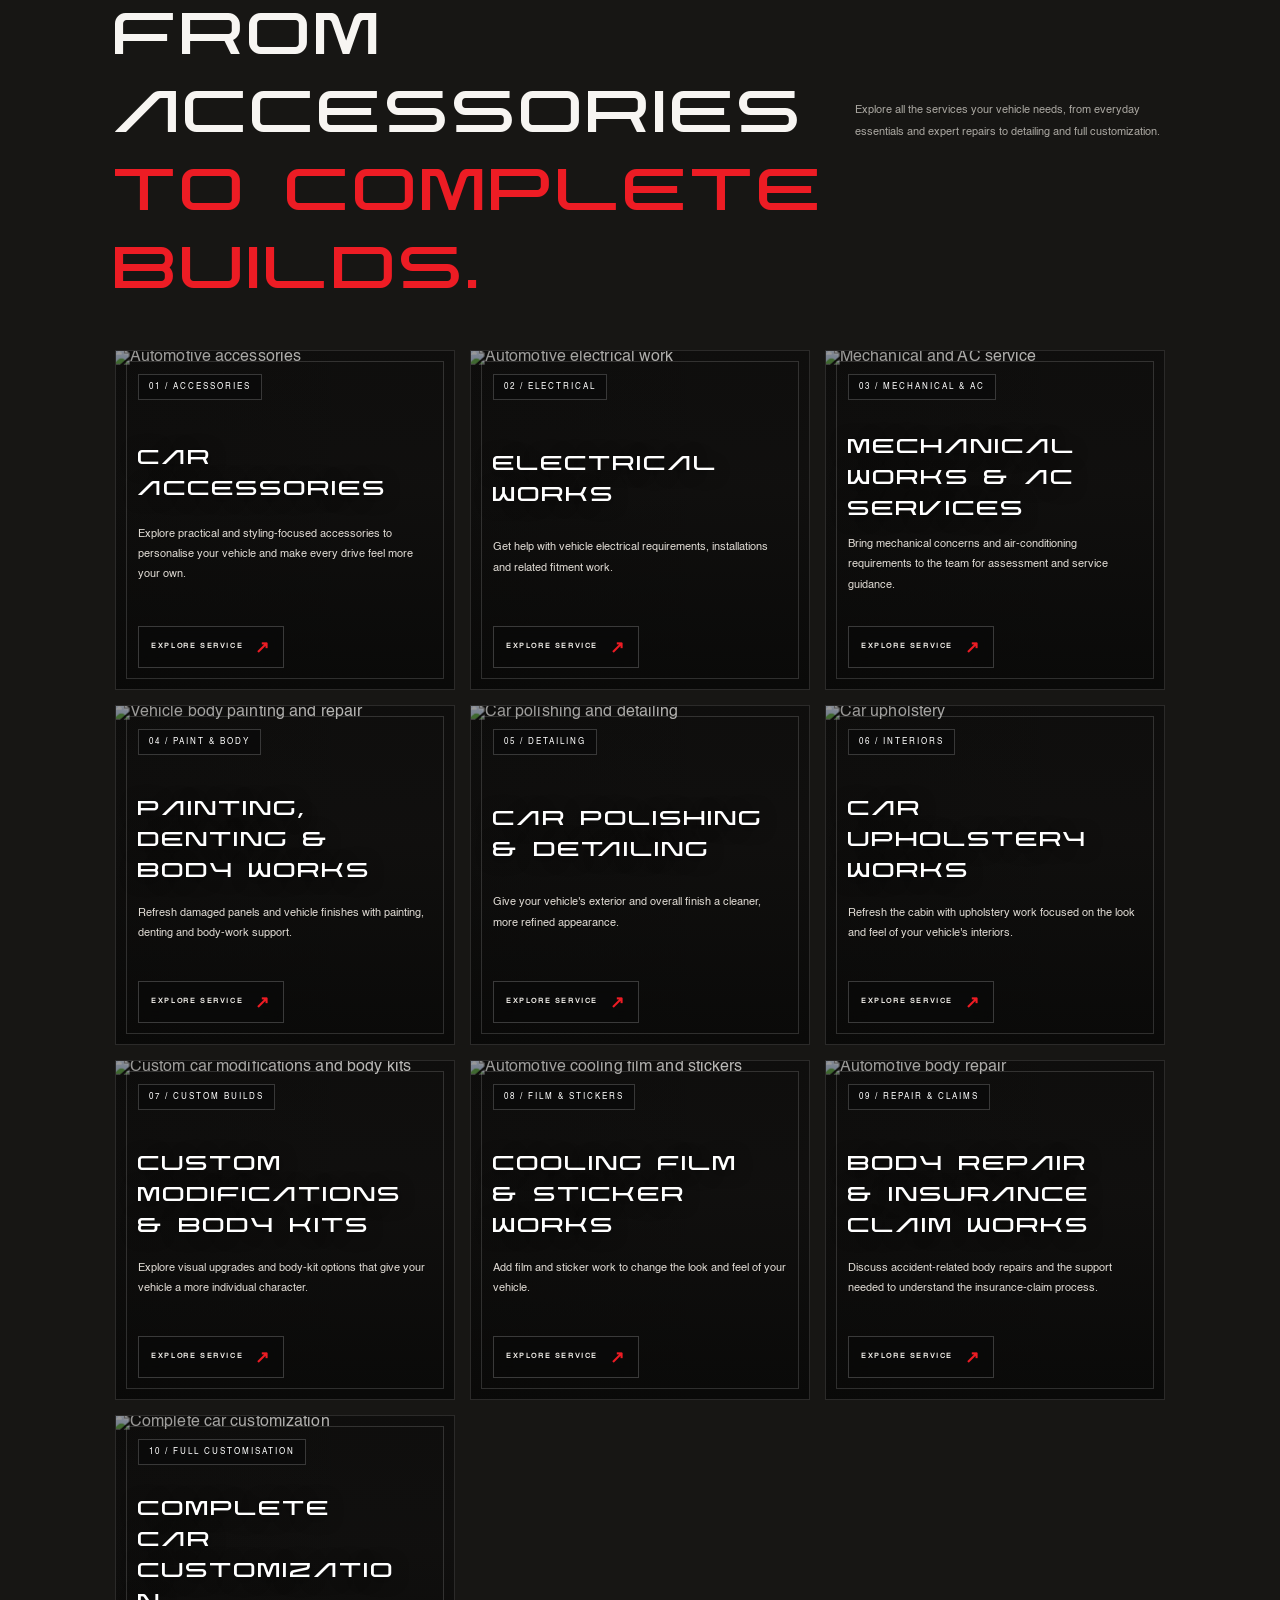
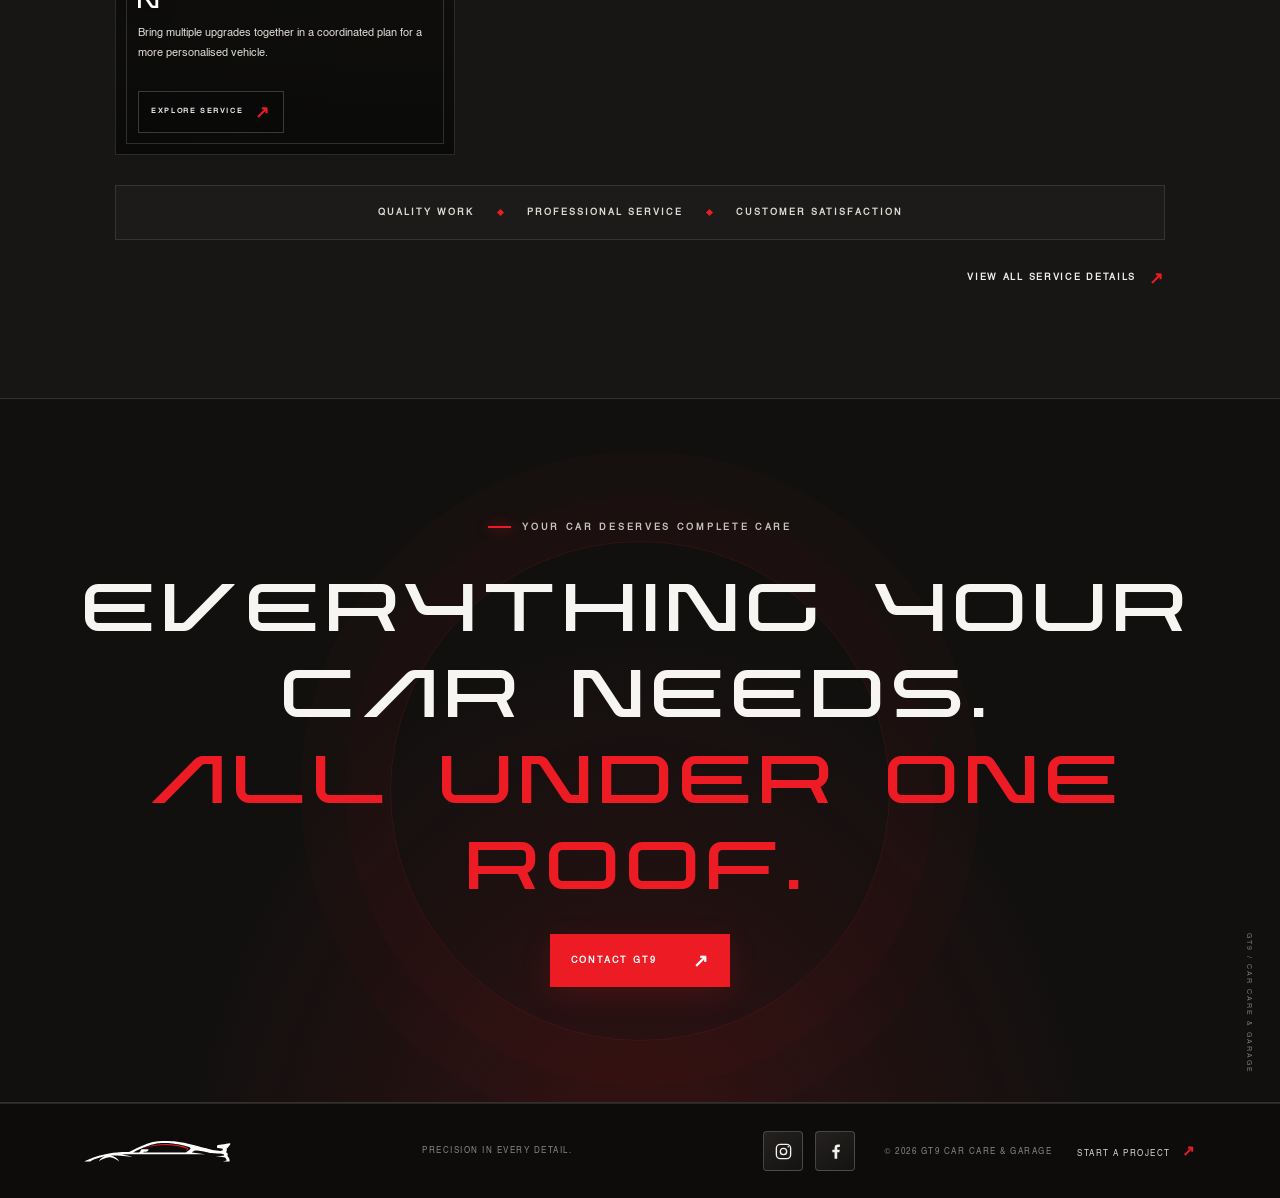
==== commit af49c3bc: "Expand content across all GT9 website pages" ====
--- a/index.html
+++ b/index.html
@@ -4,7 +4,7 @@
 <meta charset="utf-8">
 <meta name="viewport" content="width=device-width, initial-scale=1">
 <meta name="theme-color" content="#100F0D">
-<meta name="description" content="GT9 Car Care — your one-stop destination for complete car care, repairs, detailing, accessories and complete car customization.">
+<meta name="description" content="GT9 Car Care & Garage offers car accessories, electrical and mechanical works, AC services, body repairs, painting, detailing, upholstery and complete car customization under one roof.">
 <title>GT9 Car Care & Garage | Home</title>
 <link rel="icon" type="image/svg+xml" href="assets/gt9-mark.svg">
 <link rel="preload" href="assets/nebula.woff2" as="font" type="font/woff2" crossorigin>
@@ -30,7 +30,7 @@
   <div class="hero-inner">
     <p class="eyebrow reveal"><i></i> GT9 CAR CARE & GARAGE <span class="eyebrow-line"></span> COMPLETE CAR CARE</p>
     <h1 class="hero-title reveal"><span>COMPLETE</span><br><em>CAR CARE.</em></h1>
-    <p class="hero-copy reveal">Your One-Stop Destination for Complete Car Care!<br>Accessories, garage services, detailing, repairs and customization — all under one roof.</p>
+    <p class="hero-copy reveal">Your One-Stop Destination for Complete Car Care!<br>From essential accessories and workshop care to body repairs, detailing and personal customization, find the services your car needs at GT9.</p>
     <div class="hero-actions reveal"><a class="button button-primary magnetic" href="services.html">EXPLORE ALL SERVICES <span>↗</span></a><a class="text-link" href="contact.html">BOOK YOUR VISIT <span>↗</span></a></div>
   </div>
   <div class="hero-stamp reveal"><img src="assets/gt9-mark.svg" alt=""><span>DETAIL / DESIGN / DRIVE</span></div>
@@ -40,8 +40,20 @@
 <div class="ticker"><div class="ticker-track"><span>CAR ACCESSORIES</span><b>✳</b><span>ELECTRICAL WORKS</span><b>✳</b><span>MECHANICAL & AC</span><b>✳</b><span>PAINTING & BODY WORKS</span><b>✳</b><span>POLISHING & DETAILING</span><b>✳</b><span>UPHOLSTERY</span><b>✳</b><span>CUSTOM MODIFICATIONS</span><b>✳</b><span>COOLING FILM & STICKERS</span><b>✳</b><span>INSURANCE CLAIM WORKS</span><b>✳</b><span>CAR ACCESSORIES</span><b>✳</b></div></div>
 <section class="home-intro section-pad">
   <div class="intro-top reveal"><p class="eyebrow"><i></i> EVERYTHING YOUR CAR NEEDS</p><span class="micro-index">01 / THE EXPERIENCE</span></div>
-  <div class="intro-layout"><h2 class="display-title reveal">MORE THAN A<br><span>GARAGE. COMPLETE CARE.</span></h2><div class="intro-text reveal"><p>From car accessories and electrical works to mechanical repairs, AC services, painting, denting, detailing, upholstery, films, stickers and complete customization, GT9 brings everything your car needs together in one destination.</p><a class="text-link" href="about.html">DISCOVER GT9 <span>↗</span></a></div></div>
+  <div class="intro-layout"><h2 class="display-title reveal">MORE THAN A<br><span>GARAGE. COMPLETE CARE.</span></h2><div class="intro-text reveal"><p>Your car deserves care that goes beyond its appearance. GT9 brings everyday accessories, electrical and mechanical work, AC services, body repairs, paintwork, detailing, upholstery and styling together in one place. Whether you want to refresh, repair or personalise your vehicle, start with one conversation and explore the right service for your needs.</p><a class="text-link" href="about.html">DISCOVER GT9 <span>↗</span></a></div></div>
   <div class="intro-visual reveal"><div class="visual-photo"></div><div class="visual-caption"><span>QUALITY WORK • PROFESSIONAL SERVICE • CUSTOMER SATISFACTION</span><b>EVERYTHING UNDER ONE ROOF.</b></div><div class="visual-number">GT9<span>®</span></div></div>
+</section>
+<section class="home-approach section-pad">
+  <div class="home-approach-head reveal">
+    <p class="eyebrow"><i></i> ONE DESTINATION. MANY WAYS TO CARE.</p>
+    <h2 class="display-title">FROM THE DAILY DRIVE<br><span>TO YOUR DREAM BUILD.</span></h2>
+    <p>Different cars need different kinds of attention. Explore GT9 through three simple ways to think about your next visit.</p>
+  </div>
+  <div class="approach-grid">
+    <article class="approach-card reveal"><span>01 — EVERYDAY CARE</span><h3>KEEP IT READY.</h3><p>Car accessories, electrical works, mechanical works and AC services for the practical needs that help make every drive more comfortable.</p><a href="services.html#service-accessories" class="text-link">EXPLORE EVERYDAY CARE <b>↗</b></a></article>
+    <article class="approach-card reveal"><span>02 — REPAIR & REFRESH</span><h3>BRING BACK THE FINISH.</h3><p>Painting, denting, body repairs, insurance-claim work, polishing and detailing for vehicles that need attention, restoration or a fresh look.</p><a href="services.html#service-painting-body" class="text-link">EXPLORE REPAIR SERVICES <b>↗</b></a></article>
+    <article class="approach-card reveal"><span>03 — PERSONAL STYLE</span><h3>MAKE IT YOURS.</h3><p>Upholstery, body kits, custom modifications, cooling film, sticker works and complete car customization to express your own style.</p><a href="services.html#service-custom-modifications" class="text-link">EXPLORE CUSTOM WORK <b>↗</b></a></article>
+  </div>
 </section>
 <section class="home-services section-pad">
   <div class="section-head reveal"><div><p class="eyebrow"><i></i> COMPLETE CAR CARE, ONE DESTINATION</p><h2 class="display-title">FROM ACCESSORIES<br><span>TO COMPLETE BUILDS.</span></h2></div><p class="section-note">Explore all the services your vehicle needs, from everyday essentials and expert repairs to detailing and full customization.</p></div>
@@ -50,60 +62,70 @@
     <img class="service-tile-image" src="https://images.unsplash.com/photo-1786489623872-2ebdfe51297c?auto=format&fit=crop&w=1600&q=85" alt="Automotive accessories" loading="lazy" decoding="async">
     <span class="service-tile-index">01 / ACCESSORIES</span>
     <h2>CAR ACCESSORIES</h2>
+    <p class="service-tile-summary">Explore practical and styling-focused accessories to personalise your vehicle and make every drive feel more your own.</p>
     <span class="service-tile-cta">EXPLORE SERVICE <b>↗</b></span>
   </a>
   <a class="service-tile reveal" href="services.html#service-electrical" aria-label="Explore ELECTRICAL WORKS">
     <img class="service-tile-image" src="https://images.unsplash.com/photo-1632733711679-529326f6db12?auto=format&fit=crop&w=1600&q=85" alt="Automotive electrical work" loading="lazy" decoding="async">
     <span class="service-tile-index">02 / ELECTRICAL</span>
     <h2>ELECTRICAL WORKS</h2>
+    <p class="service-tile-summary">Get help with vehicle electrical requirements, installations and related fitment work.</p>
     <span class="service-tile-cta">EXPLORE SERVICE <b>↗</b></span>
   </a>
   <a class="service-tile reveal" href="services.html#service-mechanical-ac" aria-label="Explore MECHANICAL WORKS & AC SERVICES">
     <img class="service-tile-image" src="https://images.unsplash.com/photo-1727893119356-1702fe921cf9?auto=format&fit=crop&w=1600&q=85" alt="Mechanical and AC service" loading="lazy" decoding="async">
     <span class="service-tile-index">03 / MECHANICAL & AC</span>
     <h2>MECHANICAL WORKS & AC SERVICES</h2>
+    <p class="service-tile-summary">Bring mechanical concerns and air-conditioning requirements to the team for assessment and service guidance.</p>
     <span class="service-tile-cta">EXPLORE SERVICE <b>↗</b></span>
   </a>
   <a class="service-tile reveal" href="services.html#service-painting-body" aria-label="Explore PAINTING, DENTING & BODY WORKS">
     <img class="service-tile-image" src="https://images.unsplash.com/photo-1666009419871-c8bee023574e?auto=format&fit=crop&w=1600&q=85" alt="Vehicle body painting and repair" loading="lazy" decoding="async">
     <span class="service-tile-index">04 / PAINT & BODY</span>
     <h2>PAINTING, DENTING & BODY WORKS</h2>
+    <p class="service-tile-summary">Refresh damaged panels and vehicle finishes with painting, denting and body-work support.</p>
     <span class="service-tile-cta">EXPLORE SERVICE <b>↗</b></span>
   </a>
   <a class="service-tile reveal" href="services.html#service-polishing-detailing" aria-label="Explore CAR POLISHING & DETAILING">
     <img class="service-tile-image" src="https://images.unsplash.com/photo-1708805282695-ef186db20192?auto=format&fit=crop&w=1600&q=85" alt="Car polishing and detailing" loading="lazy" decoding="async">
     <span class="service-tile-index">05 / DETAILING</span>
     <h2>CAR POLISHING & DETAILING</h2>
+    <p class="service-tile-summary">Give your vehicle's exterior and overall finish a cleaner, more refined appearance.</p>
     <span class="service-tile-cta">EXPLORE SERVICE <b>↗</b></span>
   </a>
   <a class="service-tile reveal" href="services.html#service-upholstery" aria-label="Explore CAR UPHOLSTERY WORKS">
     <img class="service-tile-image" src="https://images.unsplash.com/photo-1756239772909-ef56b58e5f65?auto=format&fit=crop&w=1600&q=85" alt="Car upholstery" loading="lazy" decoding="async">
     <span class="service-tile-index">06 / INTERIORS</span>
     <h2>CAR UPHOLSTERY WORKS</h2>
+    <p class="service-tile-summary">Refresh the cabin with upholstery work focused on the look and feel of your vehicle's interiors.</p>
     <span class="service-tile-cta">EXPLORE SERVICE <b>↗</b></span>
   </a>
   <a class="service-tile reveal" href="services.html#service-custom-modifications" aria-label="Explore CUSTOM MODIFICATIONS & BODY KITS">
     <img class="service-tile-image" src="https://images.unsplash.com/photo-1762197996835-edef95539b0c?auto=format&fit=crop&w=1600&q=85" alt="Custom car modifications and body kits" loading="lazy" decoding="async">
     <span class="service-tile-index">07 / CUSTOM BUILDS</span>
     <h2>CUSTOM MODIFICATIONS & BODY KITS</h2>
+    <p class="service-tile-summary">Explore visual upgrades and body-kit options that give your vehicle a more individual character.</p>
     <span class="service-tile-cta">EXPLORE SERVICE <b>↗</b></span>
   </a>
   <a class="service-tile reveal" href="services.html#service-cooling-film-stickers" aria-label="Explore COOLING FILM & STICKER WORKS">
     <img class="service-tile-image" src="https://unsplash.com/photos/GaOk6CfdMVk/download?force=true" alt="Automotive cooling film and stickers" loading="lazy" decoding="async">
     <span class="service-tile-index">08 / FILM & STICKERS</span>
     <h2>COOLING FILM & STICKER WORKS</h2>
+    <p class="service-tile-summary">Add film and sticker work to change the look and feel of your vehicle.</p>
     <span class="service-tile-cta">EXPLORE SERVICE <b>↗</b></span>
   </a>
   <a class="service-tile reveal" href="services.html#service-body-repair-insurance" aria-label="Explore BODY REPAIR & INSURANCE CLAIM WORKS">
     <img class="service-tile-image" src="https://images.unsplash.com/photo-1652987086612-d948b775d358?auto=format&fit=crop&w=1600&q=85" alt="Automotive body repair" loading="lazy" decoding="async">
     <span class="service-tile-index">09 / REPAIR & CLAIMS</span>
     <h2>BODY REPAIR & INSURANCE CLAIM WORKS</h2>
+    <p class="service-tile-summary">Discuss accident-related body repairs and the support needed to understand the insurance-claim process.</p>
     <span class="service-tile-cta">EXPLORE SERVICE <b>↗</b></span>
   </a>
   <a class="service-tile reveal" href="services.html#service-complete-customization" aria-label="Explore COMPLETE CAR CUSTOMIZATION">
     <img class="service-tile-image" src="https://images.unsplash.com/photo-1742697167564-9571d0391c92?auto=format&fit=crop&w=1600&q=85" alt="Complete car customization" loading="lazy" decoding="async">
     <span class="service-tile-index">10 / FULL CUSTOMISATION</span>
     <h2>COMPLETE CAR CUSTOMIZATION</h2>
+    <p class="service-tile-summary">Bring multiple upgrades together in a coordinated plan for a more personalised vehicle.</p>
     <span class="service-tile-cta">EXPLORE SERVICE <b>↗</b></span>
   </a>
   </div>
--- a/styles.css
+++ b/styles.css
@@ -301,3 +301,35 @@
 .home-service-grid .service-tile{min-height:270px}
 .home-services-footer{display:flex;justify-content:flex-end;margin-top:28px}
 @media(max-width:700px){.home-service-grid .service-tile{min-height:205px}}
+
+
+/* Expanded GT9 page context — editorial content blocks */
+.home-approach,.about-pillars,.service-guide,.contact-guide{background:#151412;border-top:1px solid #302d29;border-bottom:1px solid #302d29}
+.home-approach-head{max-width:780px;margin-bottom:38px}
+.home-approach-head>.display-title,.contact-guide-head>.display-title{margin:22px 0}
+.home-approach-head>p:last-child,.service-guide-copy>p:not(.eyebrow),.contact-guide-note{max-width:650px;color:#aaa69f;font-size:12px;line-height:2}
+.approach-grid,.about-pillar-grid,.contact-guide-grid{display:grid;grid-template-columns:repeat(3,minmax(0,1fr));gap:14px}
+.approach-card,.about-pillar,.contact-guide-card{position:relative;min-height:245px;padding:25px 23px;background:#1b1a18;border:1px solid #36312d;display:flex;flex-direction:column;align-items:flex-start}
+.approach-card>span,.about-pillar>span,.contact-guide-card>span{font-size:8px;letter-spacing:2px;color:#a6a097}
+.approach-card h3,.about-pillar h3,.contact-guide-card h3{font:400 22px/1.08 Nebula,sans-serif;margin:25px 0 12px;color:#f5f2ed}
+.approach-card p,.about-pillar p,.contact-guide-card p{font-size:11px;line-height:1.9;color:#aaa69f;margin:0 0 24px}
+.approach-card .text-link{margin-top:auto;font-size:8px}
+.about-pillars .section-head{margin-bottom:32px}
+.about-pillar{min-height:220px}
+.service-tile-summary{font-size:11px;line-height:1.85;color:#e0dbd4;margin:-12px 0 24px;max-width:470px}
+.service-catalog-grid .service-tile{min-height:365px}
+.home-service-grid .service-tile{min-height:340px}
+.service-guide{display:grid;grid-template-columns:.9fr 1.1fr;gap:8%;align-items:center}
+.service-guide-copy .display-title{margin:24px 0}
+.service-guide-copy .button{margin-top:22px}
+.service-guide-steps{border-top:1px solid #3a3531}
+.guide-step{display:grid;grid-template-columns:42px 1fr;gap:15px;padding:23px 0;border-bottom:1px solid #3a3531}
+.guide-step>span{font:400 20px Nebula;color:var(--accent)}
+.guide-step h3{font:400 19px Nebula;margin:0 0 8px}
+.guide-step p{font-size:11px;line-height:1.85;color:#aaa69f;margin:0}
+.contact-guide-head{max-width:660px;margin-bottom:34px}
+.contact-guide-card{min-height:215px}
+.contact-guide-note{max-width:790px;margin:26px 0 0}
+.contact-form .form-note{font-size:10px;line-height:1.7;color:#9b958d;margin:0}
+@media(max-width:900px){.service-guide{grid-template-columns:1fr;gap:35px}.service-catalog-grid .service-tile{min-height:345px}.home-service-grid .service-tile{min-height:320px}}
+@media(max-width:700px){.approach-grid,.about-pillar-grid,.contact-guide-grid{grid-template-columns:1fr;gap:10px}.approach-card,.about-pillar,.contact-guide-card{min-height:0;padding:22px}.approach-card h3,.about-pillar h3,.contact-guide-card h3{margin:19px 0 10px}.service-catalog-grid .service-tile{min-height:290px}.home-service-grid .service-tile{min-height:270px}.service-tile-summary{font-size:10px;line-height:1.75;margin:-10px 0 19px}.contact-guide-note{font-size:10px}}
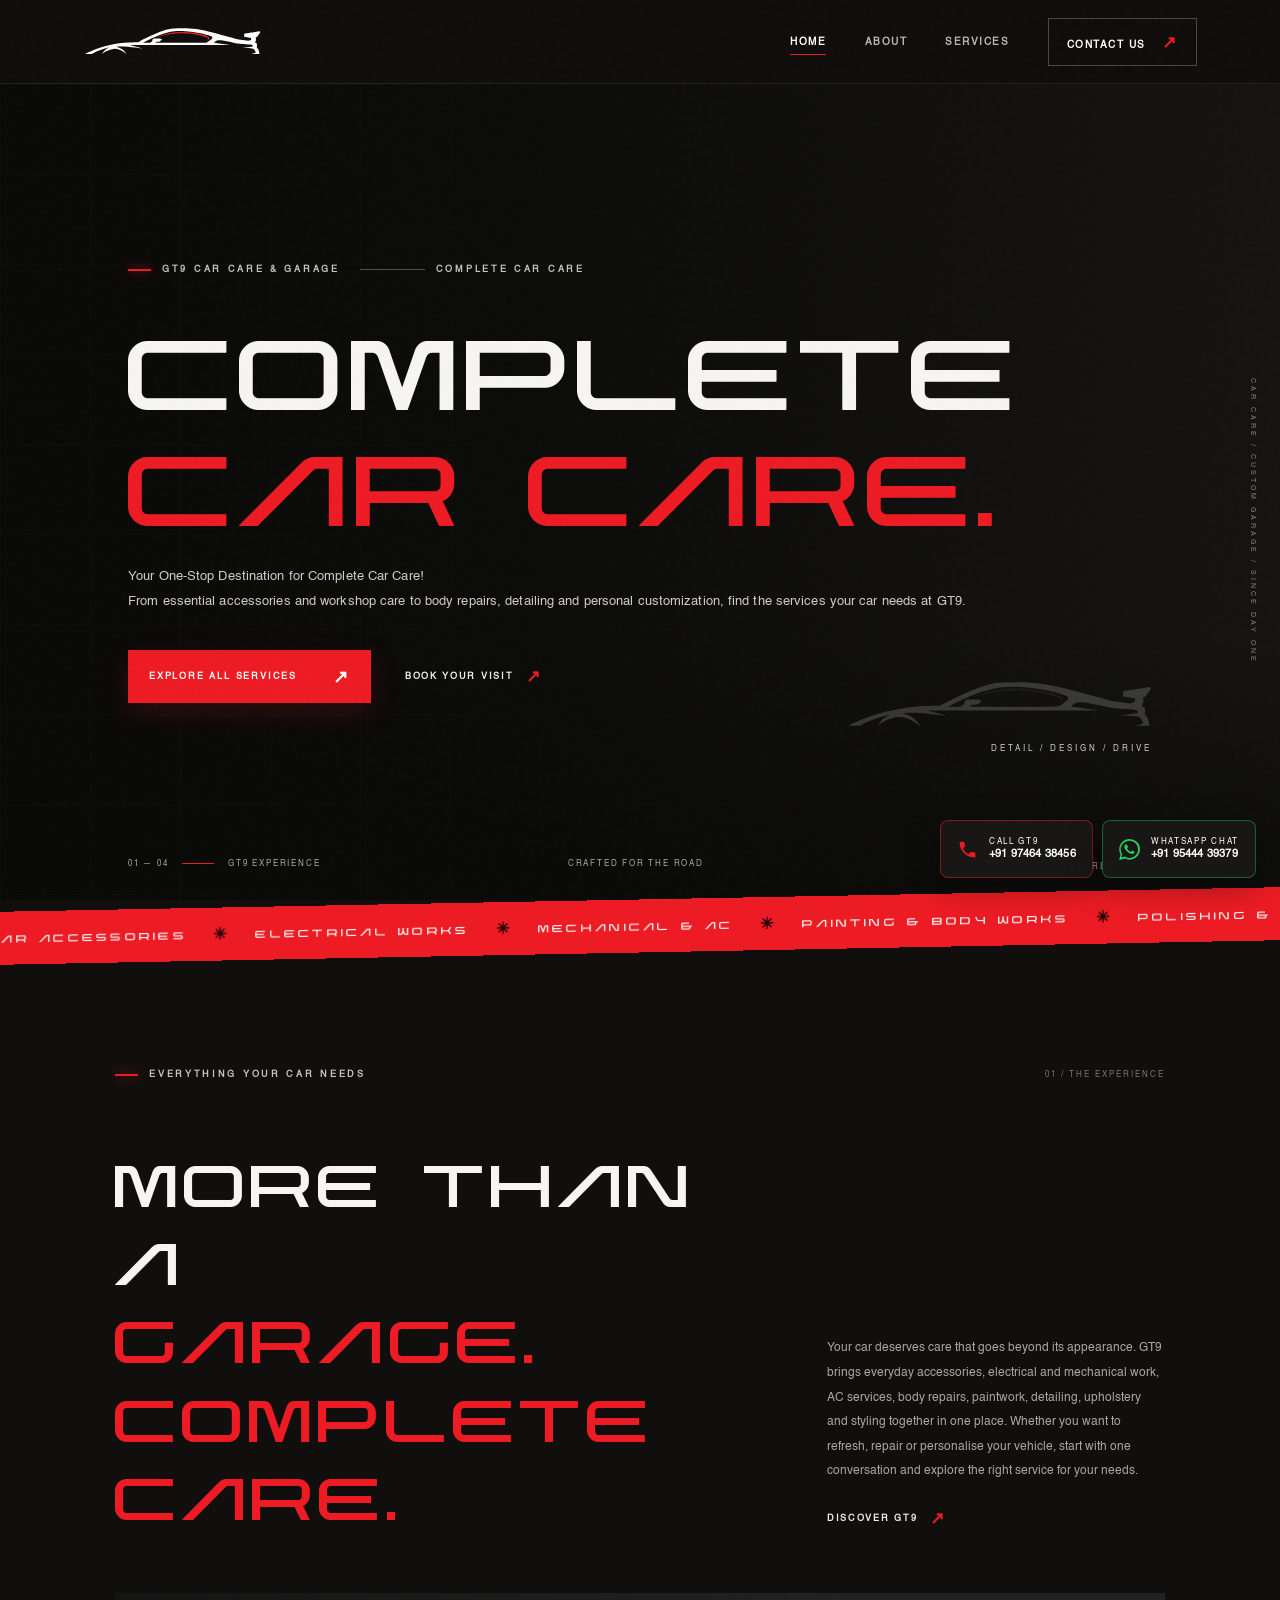
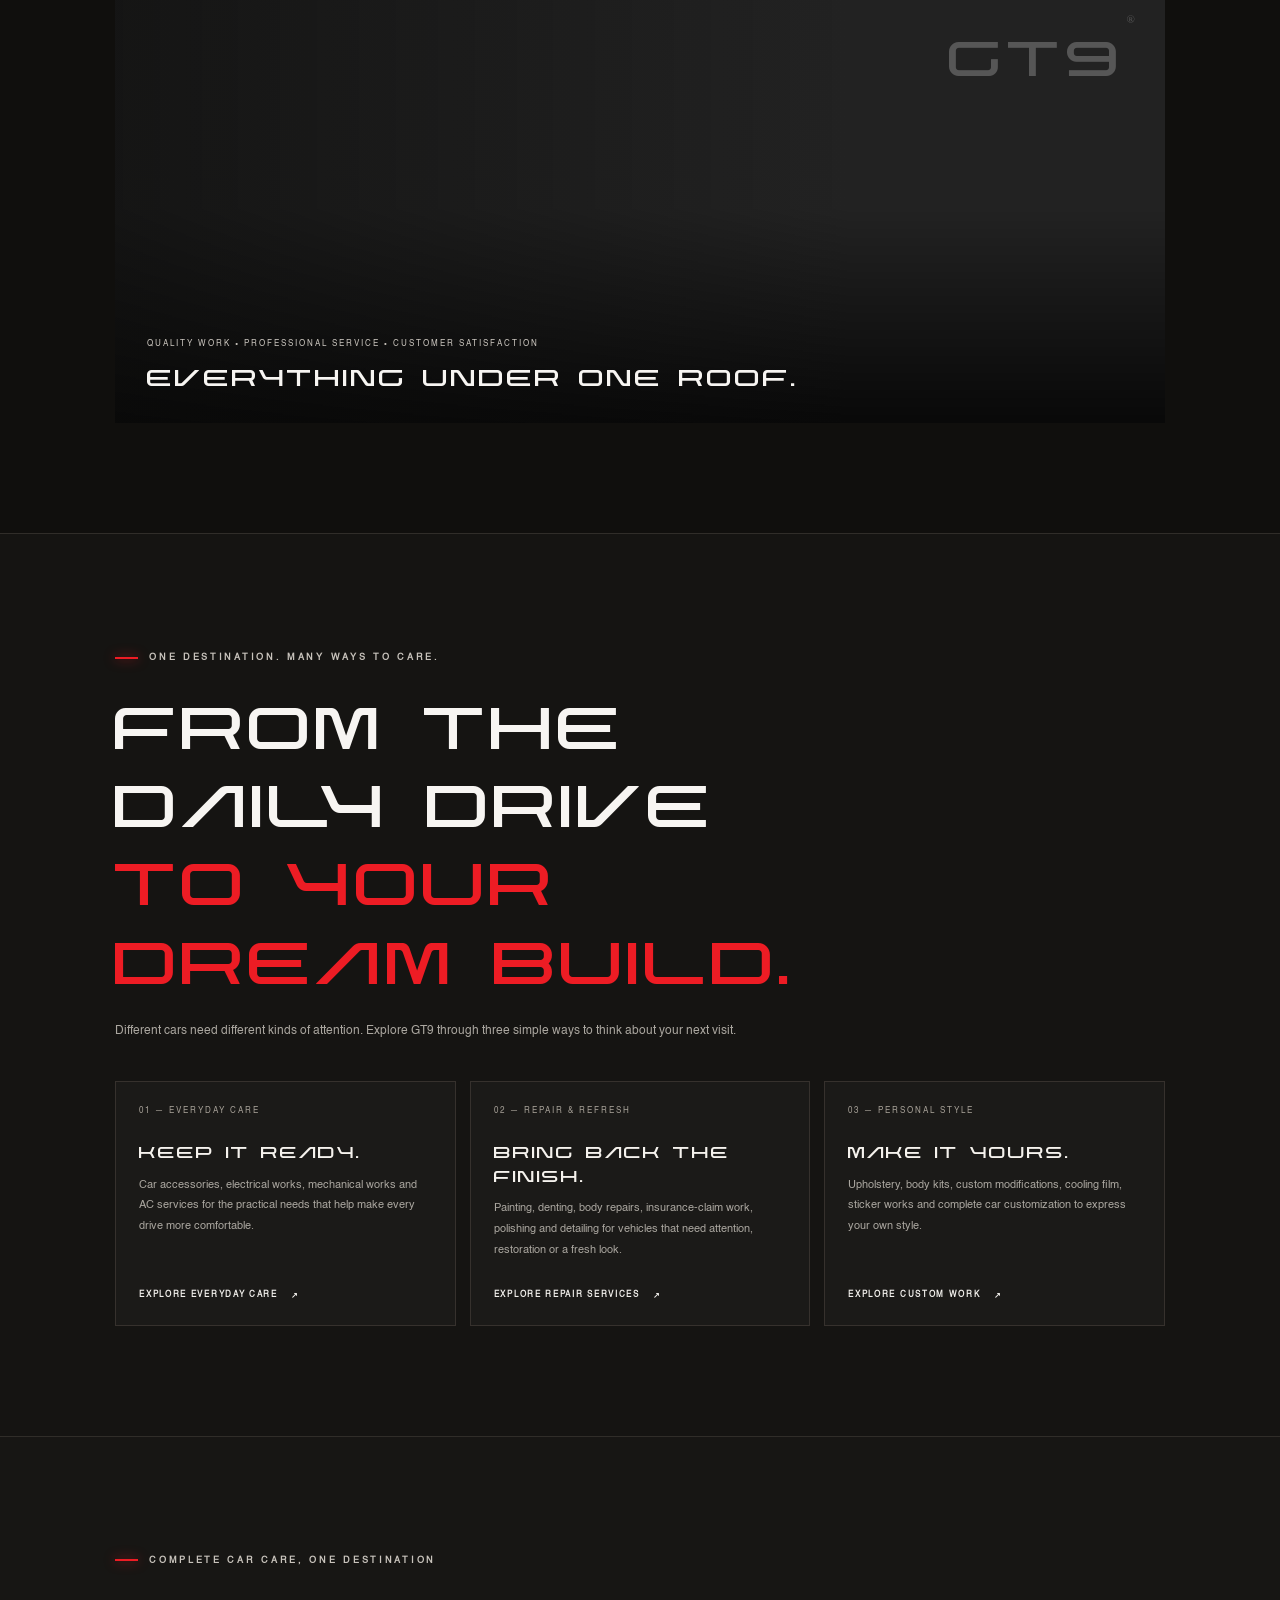
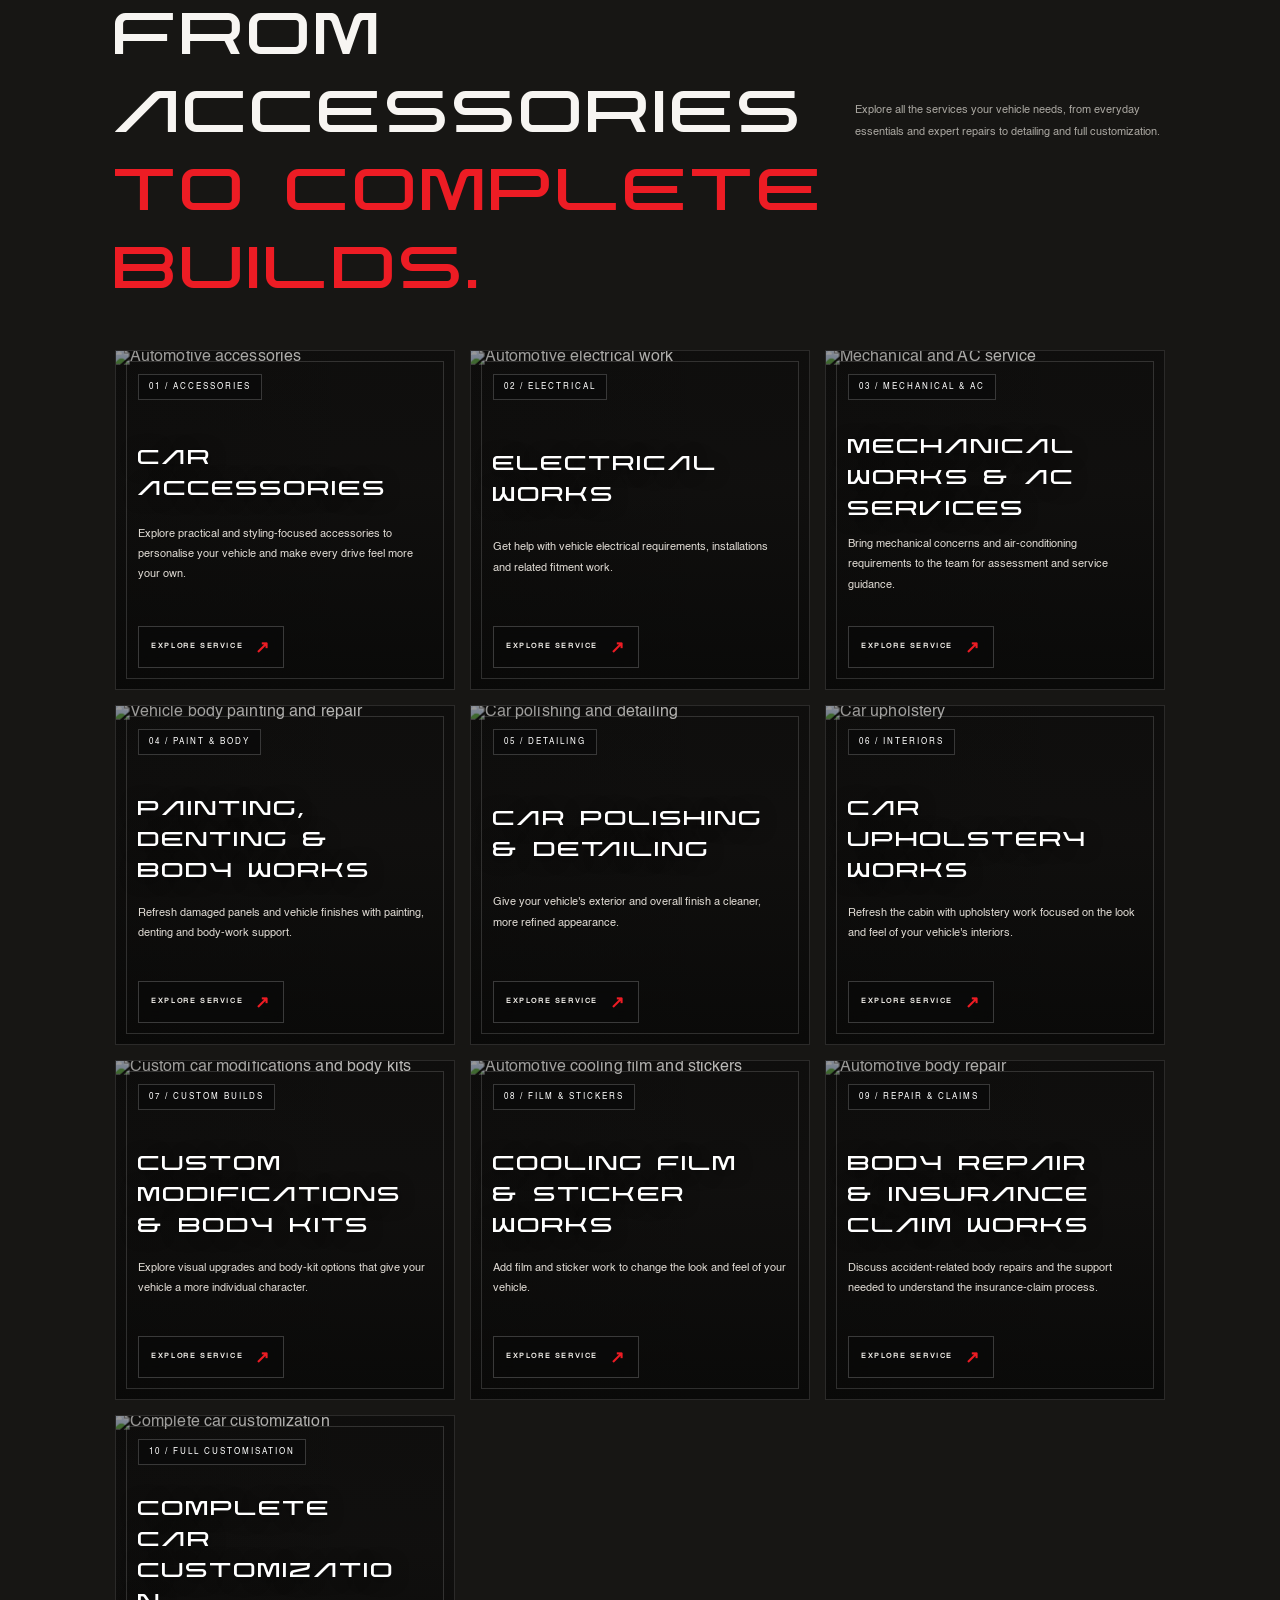
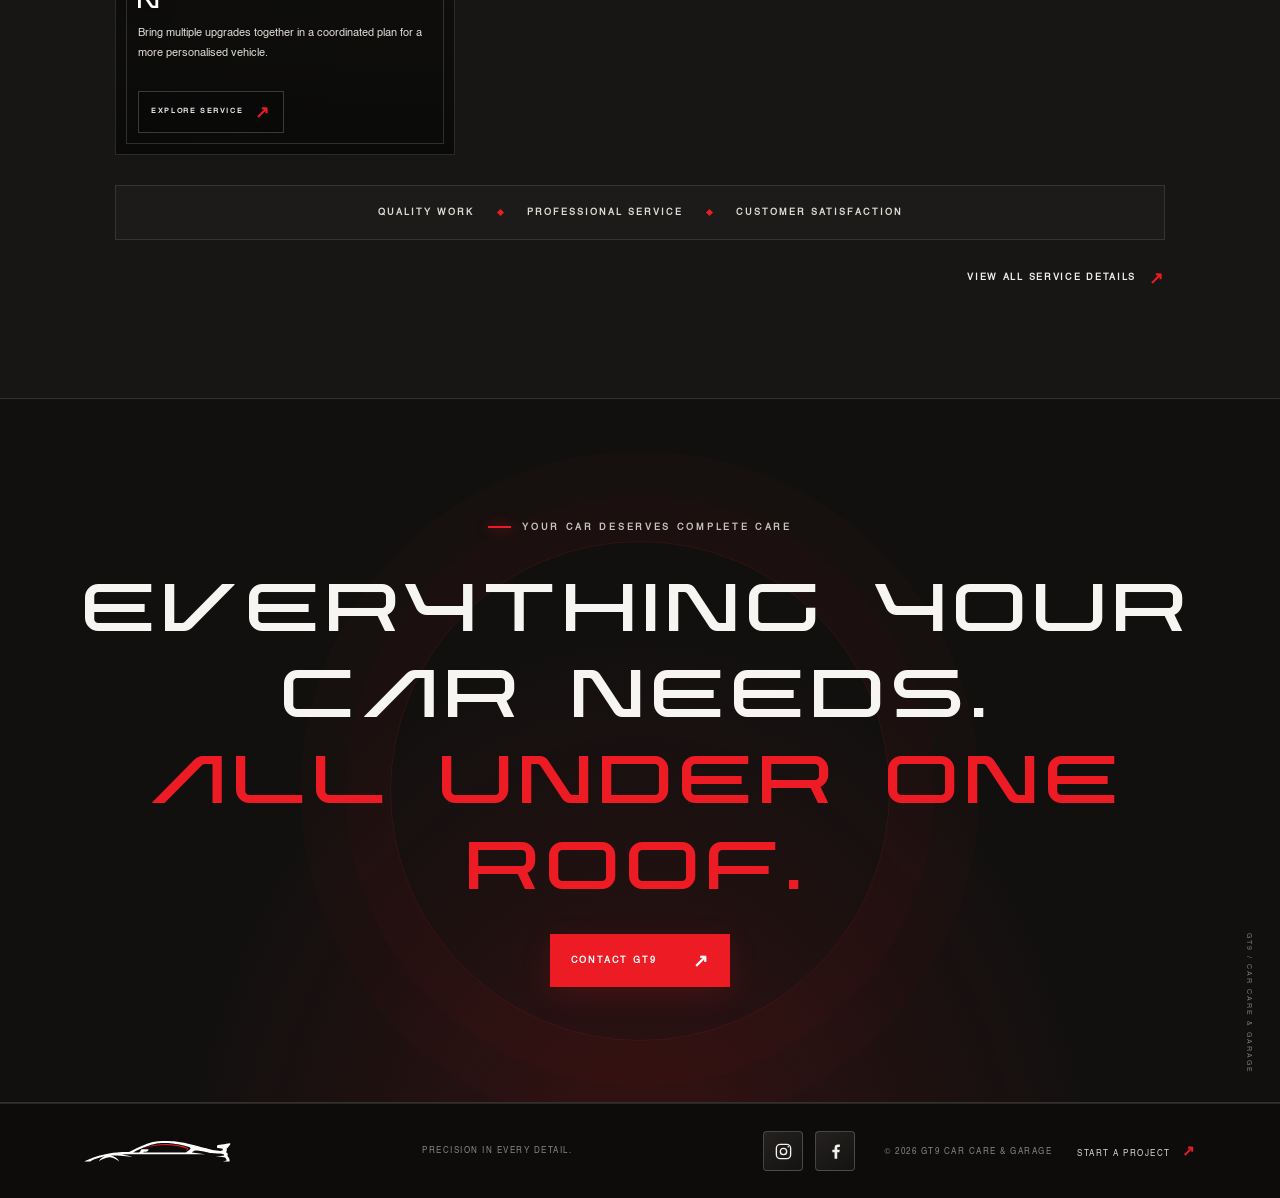
==== commit 04a6715a: "Add direct call and WhatsApp contact actions across GT9 site" ====
--- a/index.html
+++ b/index.html
@@ -134,6 +134,16 @@
 </section>
 <section class="home-cta"><div class="cta-orbit" aria-hidden="true"></div><p class="eyebrow reveal"><i></i> YOUR CAR DESERVES COMPLETE CARE</p><h2 class="reveal">EVERYTHING YOUR CAR NEEDS.<br><span>ALL UNDER ONE ROOF.</span></h2><a class="button button-primary magnetic reveal" href="contact.html">CONTACT GT9 <span>↗</span></a><span class="cta-side">GT9 / CAR CARE & GARAGE</span></section>
 </main>
+<div class="gt9-contact-dock" aria-label="Contact GT9">
+  <a class="gt9-contact-action gt9-call-action" href="tel:+919746438456" aria-label="Call GT9 at +91 97464 38456">
+    <svg viewBox="0 0 24 24" aria-hidden="true"><path d="M6.6 10.8a15.5 15.5 0 0 0 6.6 6.6l2.2-2.2a1 1 0 0 1 1.02-.24c1.12.37 2.32.57 3.58.57a1 1 0 0 1 1 1V20a1 1 0 0 1-1 1C10.6 21 3 13.4 3 4a1 1 0 0 1 1-1h3.5a1 1 0 0 1 1 1c0 1.26.2 2.46.57 3.58a1 1 0 0 1-.24 1.02z"></path></svg>
+    <span><small>CALL GT9</small><strong>+91 97464 38456</strong></span>
+  </a>
+  <a class="gt9-contact-action gt9-wa-action" href="https://wa.me/919544439379?text=Hello%20GT9%20Car%20Care%2C%20I%27d%20like%20to%20enquire%20about%20a%20service." target="_blank" rel="noopener noreferrer" aria-label="Chat with GT9 on WhatsApp at +91 95444 39379">
+    <svg viewBox="0 0 24 24" aria-hidden="true"><path d="M20.5 3.5A11.8 11.8 0 0 0 12.1 0C5.6 0 .3 5.3.3 11.8c0 2.1.5 4.1 1.6 5.9L.2 24l6.5-1.7a11.8 11.8 0 0 0 5.4 1.3h.1c6.5 0 11.8-5.3 11.8-11.8 0-3.1-1.2-6-3.5-8.3ZM12.1 21.6h-.1a9.8 9.8 0 0 1-5-1.4l-.4-.2-3.9 1 1-3.8-.3-.4a9.8 9.8 0 0 1-1.5-5.2C1.9 6.4 6.5 1.9 12.1 1.9c2.6 0 5.1 1 6.9 2.9a9.8 9.8 0 0 1 2.9 6.9c0 5.5-4.5 9.9-9.8 9.9Zm5.5-7.4c-.3-.1-1.7-.8-2-.9-.3-.1-.5-.1-.7.2l-.9 1.1c-.2.2-.3.2-.6.1a8.1 8.1 0 0 1-2.4-1.5 9 9 0 0 1-1.7-2.1c-.2-.3 0-.4.1-.6l.5-.5.3-.5c.1-.2 0-.4 0-.5l-.9-2.2c-.2-.6-.5-.5-.7-.5h-.6c-.2 0-.5.1-.8.4s-1 1-1 2.3 1 2.7 1.2 2.9c.1.2 2 3.1 4.8 4.3.7.3 1.2.5 1.6.6.7.2 1.3.2 1.8.1.6-.1 1.7-.7 1.9-1.3.2-.6.2-1.1.2-1.3s-.2-.2-.5-.4Z"></path></svg>
+    <span><small>WHATSAPP CHAT</small><strong>+91 95444 39379</strong></span>
+  </a>
+</div>
 <footer class="site-footer">
   <a class="brand footer-brand" href="index.html" aria-label="GT9 home"><img class="footer-logo" src="assets/gt9-mark.svg" alt="GT9 automotive emblem"></a>
   <span class="footer-line">PRECISION IN EVERY DETAIL.</span>
--- a/styles.css
+++ b/styles.css
@@ -333,3 +333,23 @@
 .contact-form .form-note{font-size:10px;line-height:1.7;color:#9b958d;margin:0}
 @media(max-width:900px){.service-guide{grid-template-columns:1fr;gap:35px}.service-catalog-grid .service-tile{min-height:345px}.home-service-grid .service-tile{min-height:320px}}
 @media(max-width:700px){.approach-grid,.about-pillar-grid,.contact-guide-grid{grid-template-columns:1fr;gap:10px}.approach-card,.about-pillar,.contact-guide-card{min-height:0;padding:22px}.approach-card h3,.about-pillar h3,.contact-guide-card h3{margin:19px 0 10px}.service-catalog-grid .service-tile{min-height:290px}.home-service-grid .service-tile{min-height:270px}.service-tile-summary{font-size:10px;line-height:1.75;margin:-10px 0 19px}.contact-guide-note{font-size:10px}}
+
+
+/* Persistent GT9 contact actions — direct call and WhatsApp */
+.gt9-contact-dock{position:fixed;right:24px;bottom:22px;z-index:65;display:flex;gap:9px;align-items:center}
+.gt9-contact-action{min-height:58px;display:flex;align-items:center;gap:11px;padding:10px 16px;border:1px solid rgba(255,255,255,.15);border-radius:8px;background:rgba(25,24,22,.96);box-shadow:0 10px 35px rgba(0,0,0,.32);backdrop-filter:blur(14px);transition:transform .25s var(--ease),border-color .25s,background .25s}
+.gt9-contact-action:hover{transform:translateY(-4px);border-color:rgba(255,255,255,.4)}
+.gt9-contact-action svg{width:21px;height:21px;flex:none;fill:currentColor}
+.gt9-contact-action span{display:flex;flex-direction:column;gap:3px}
+.gt9-contact-action small{font-size:8px;letter-spacing:1.7px;line-height:1.1}
+.gt9-contact-action strong{font-size:11px;letter-spacing:.2px;white-space:nowrap}
+.gt9-call-action{color:#fff;border-color:rgba(237,28,36,.5)}
+.gt9-call-action svg{color:#ed1c24}
+.gt9-wa-action{color:#fff;border-color:rgba(37,211,102,.38)}
+.gt9-wa-action svg{color:#25d366}
+.gt9-wa-action:hover{border-color:#25d366}
+.contact-info a[href^="tel:"],.contact-info a[href*="wa.me"]{transition:color .2s}
+.contact-info a[href^="tel:"]:hover{color:#ed1c24}
+.contact-info a[href*="wa.me"]:hover{color:#25d366}
+@media(max-width:600px){.gt9-contact-dock{left:12px;right:12px;bottom:12px;gap:7px}.gt9-contact-action{flex:1;min-width:0;justify-content:center;gap:7px;min-height:52px;padding:8px 9px}.gt9-contact-action svg{width:18px;height:18px}.gt9-contact-action small{font-size:7px;letter-spacing:1px}.gt9-contact-action strong{font-size:9px}.site-footer{padding-bottom:86px}}
+@media(prefers-reduced-motion:reduce){.gt9-contact-action{transition:none}}
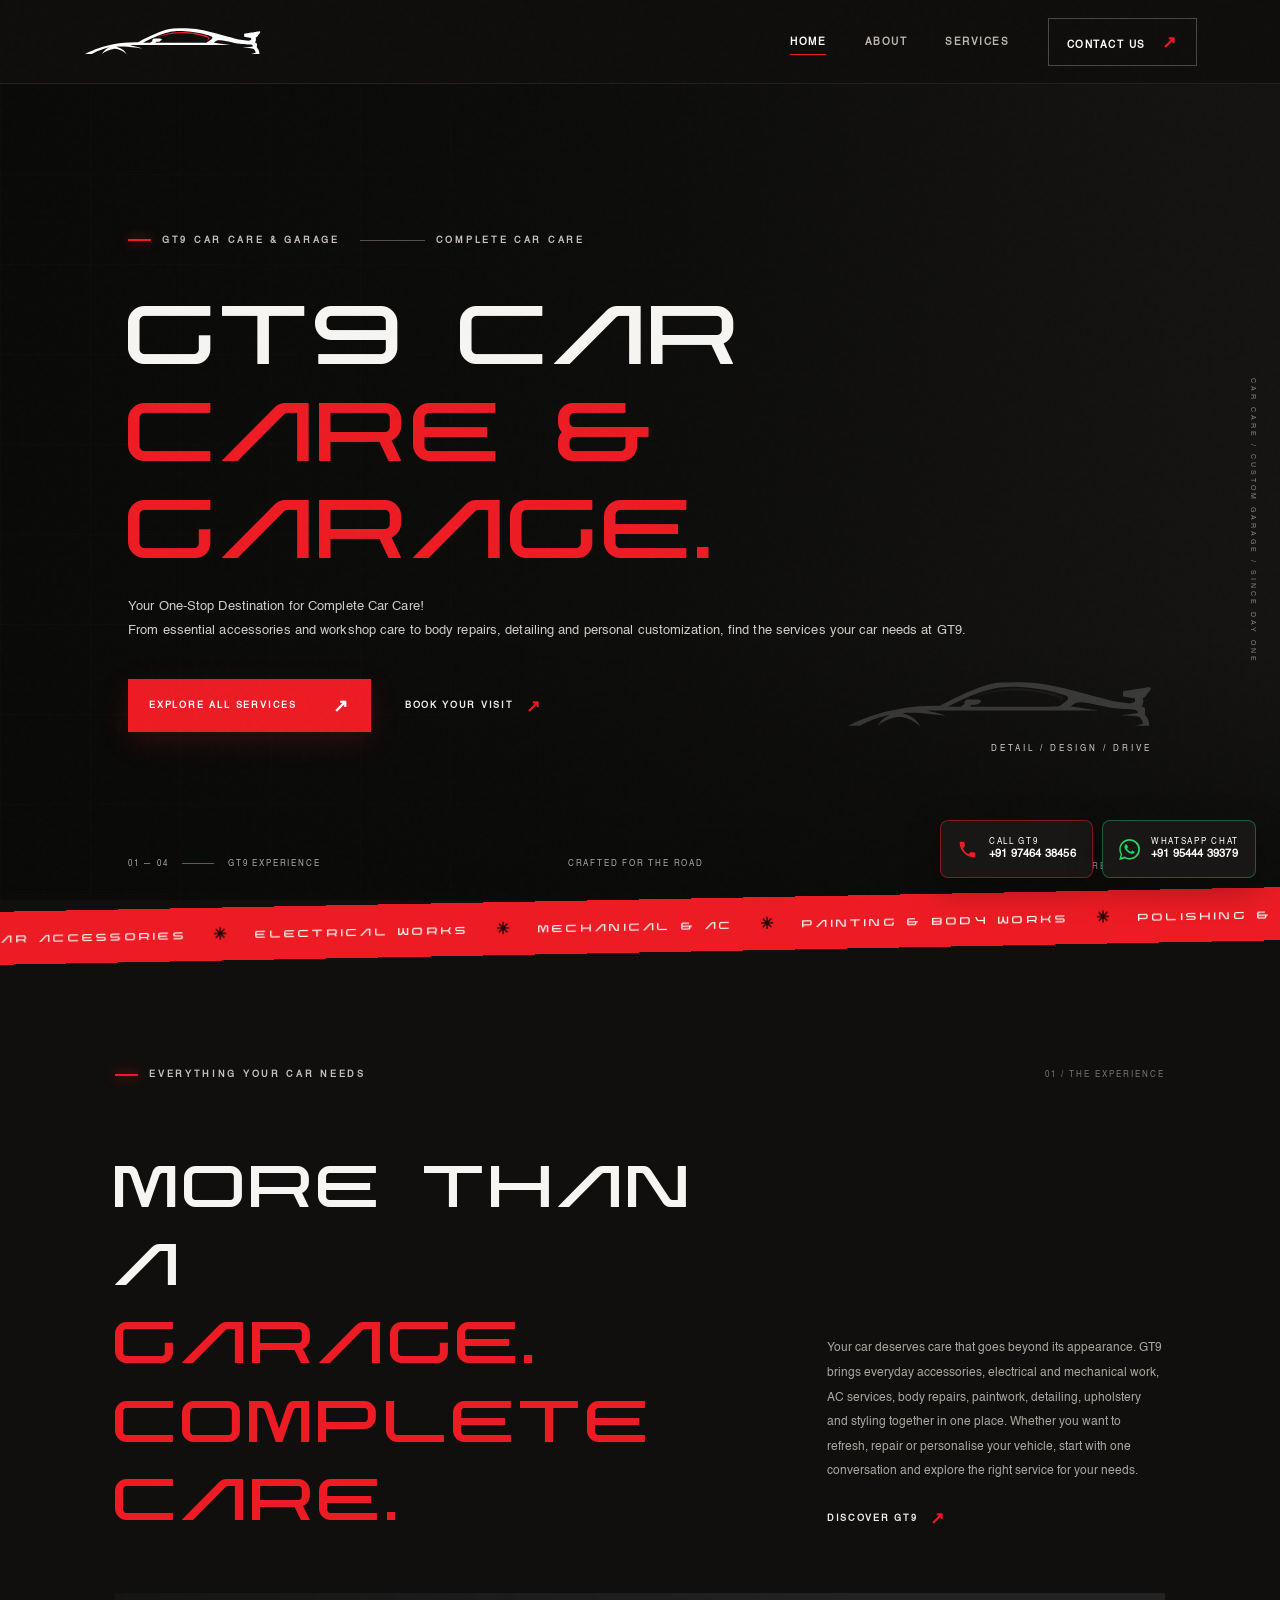
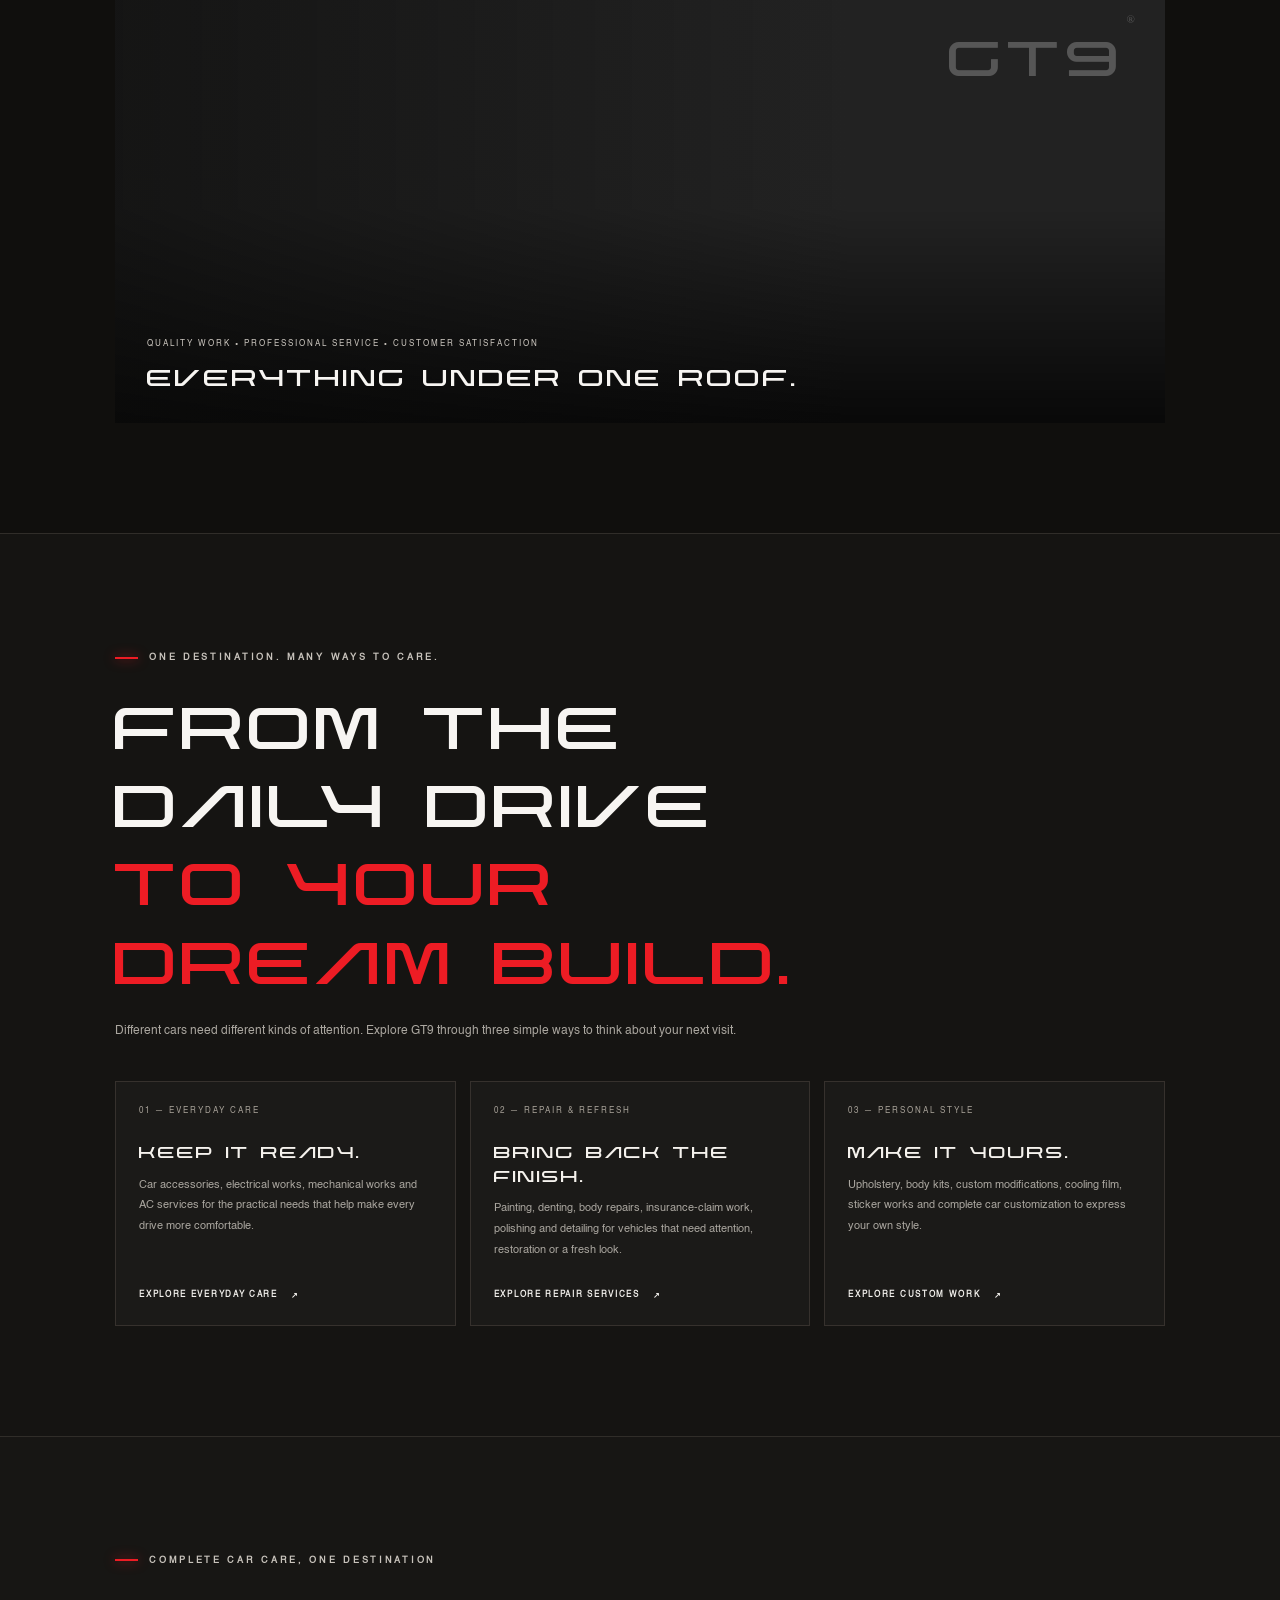
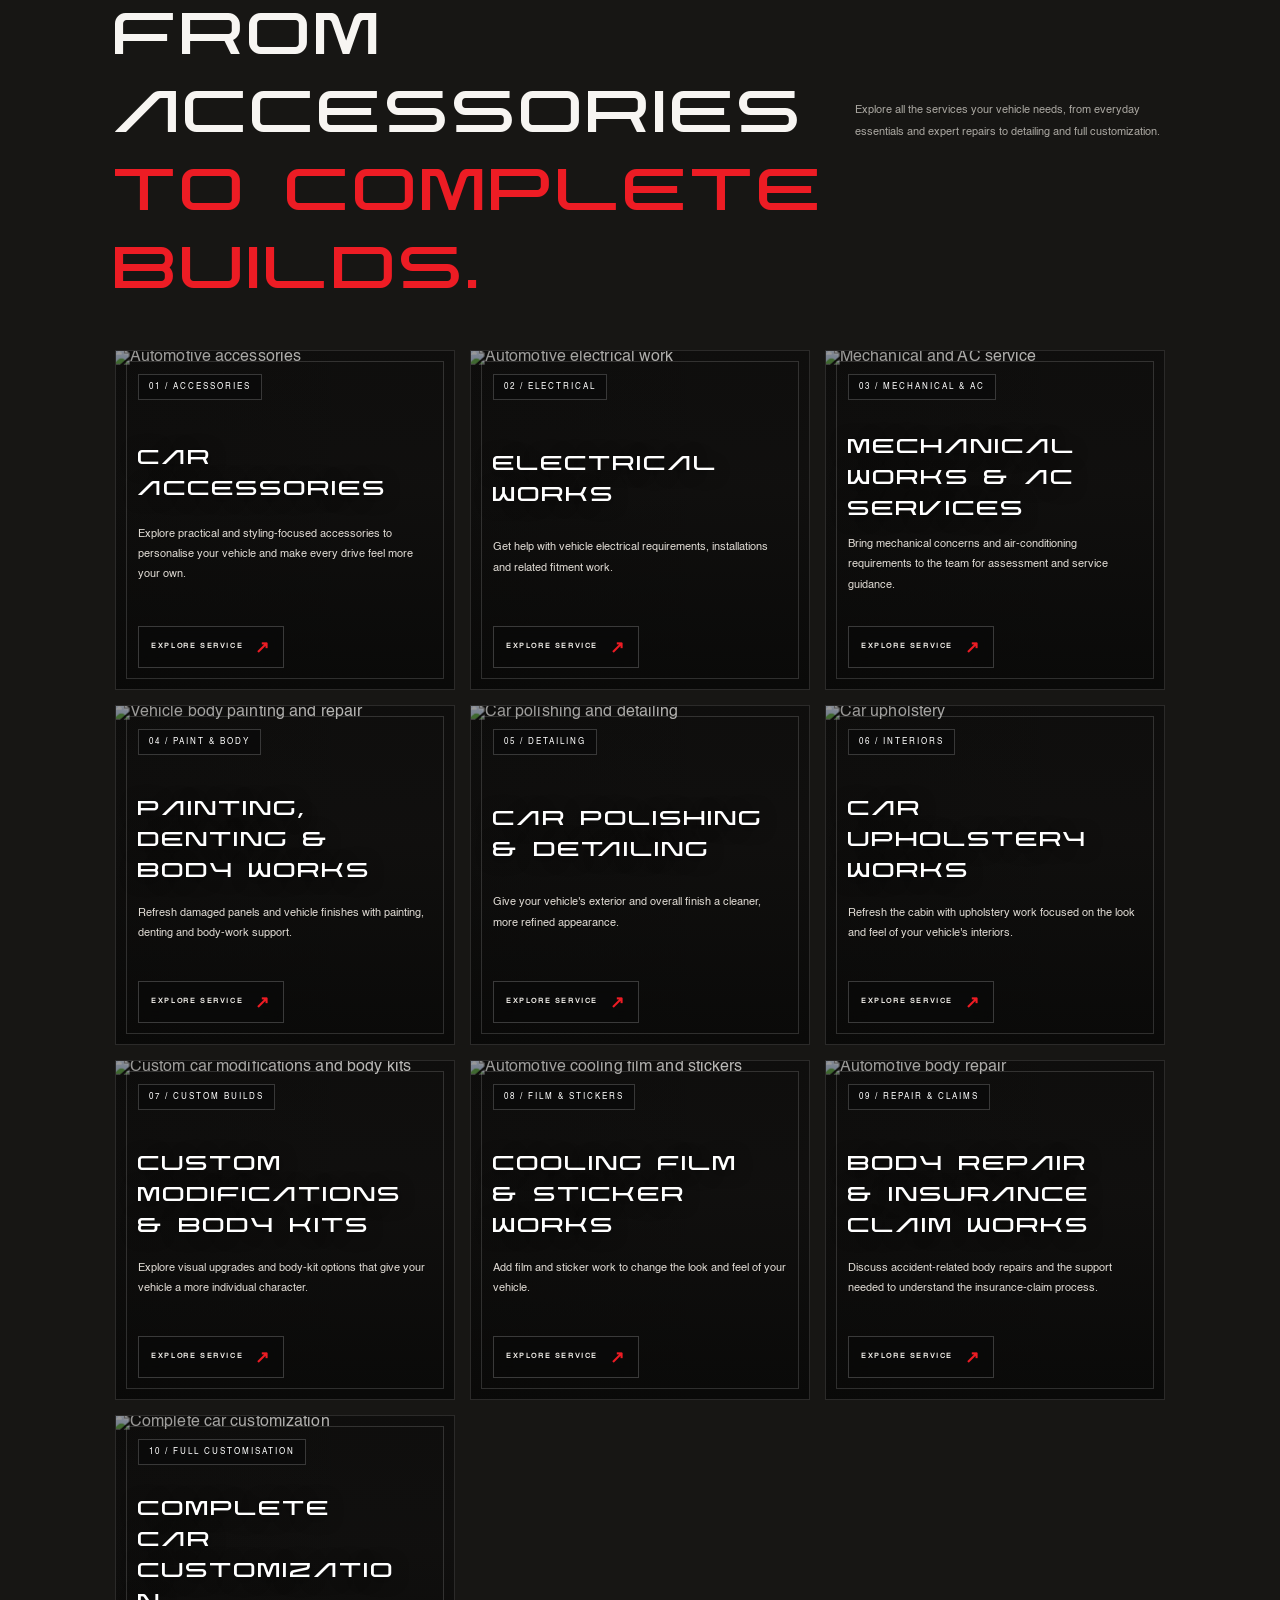
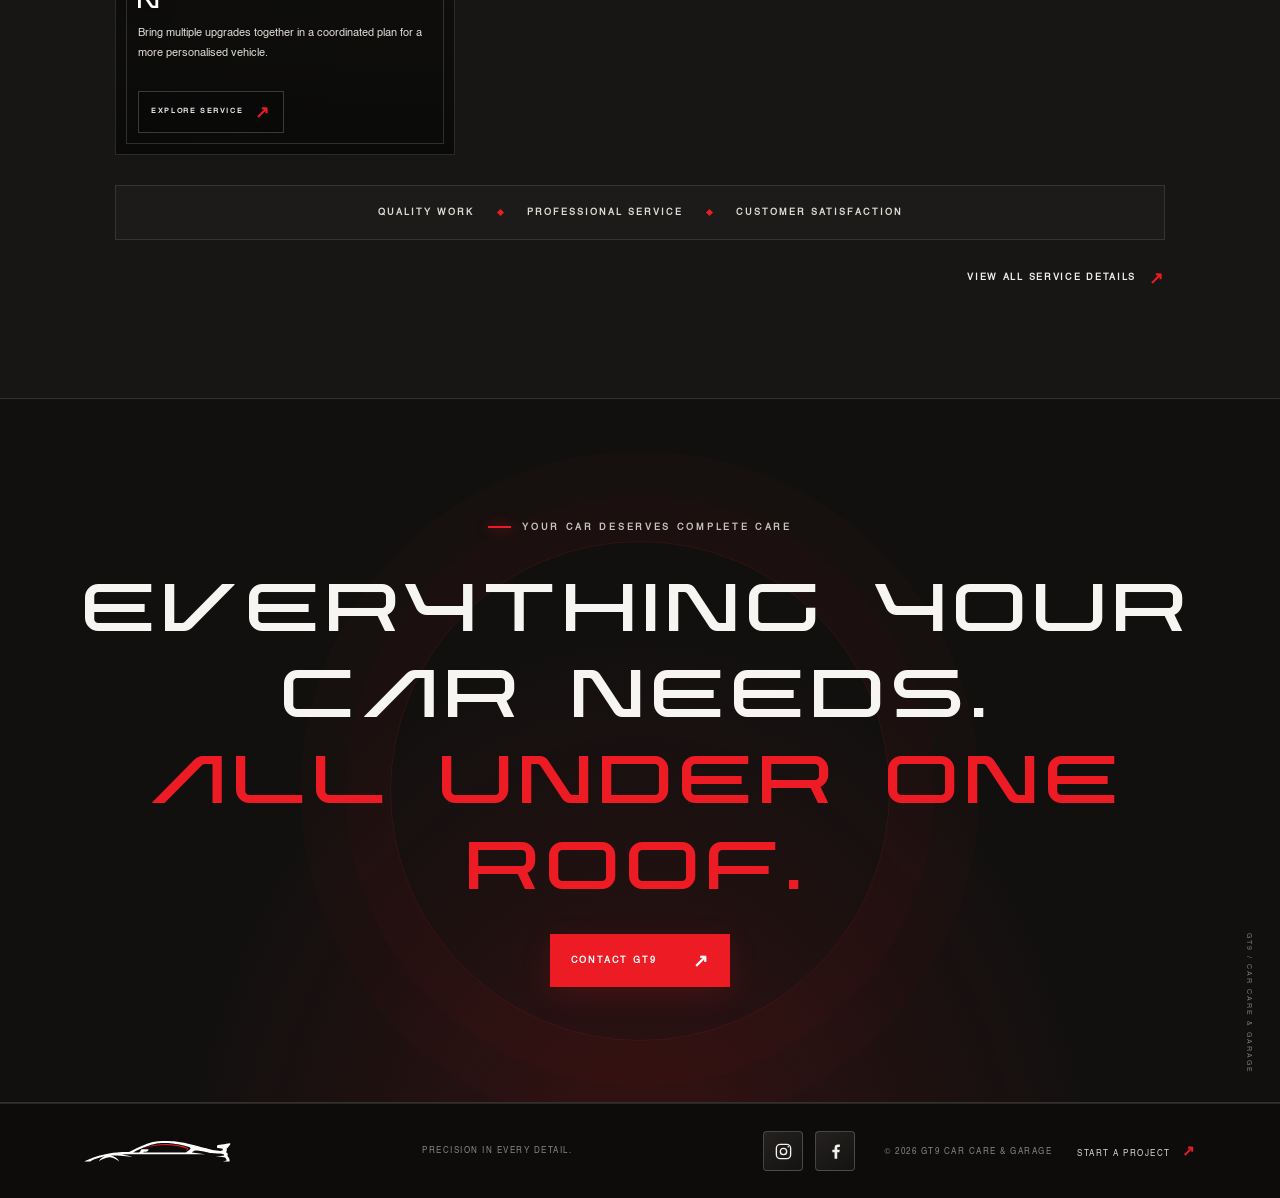
==== commit fcf796f8: "Update homepage hero to GT9 Car Care & Garage" ====
--- a/index.html
+++ b/index.html
@@ -29,7 +29,7 @@
   <div class="hero-image" aria-hidden="true"></div><div class="hero-grid" aria-hidden="true"></div>
   <div class="hero-inner">
     <p class="eyebrow reveal"><i></i> GT9 CAR CARE & GARAGE <span class="eyebrow-line"></span> COMPLETE CAR CARE</p>
-    <h1 class="hero-title reveal"><span>COMPLETE</span><br><em>CAR CARE.</em></h1>
+    <h1 class="hero-title hero-brand-title reveal"><span>GT9 CAR</span><br><em>CARE &amp;<br class="hero-mobile-break"> GARAGE.</em></h1>
     <p class="hero-copy reveal">Your One-Stop Destination for Complete Car Care!<br>From essential accessories and workshop care to body repairs, detailing and personal customization, find the services your car needs at GT9.</p>
     <div class="hero-actions reveal"><a class="button button-primary magnetic" href="services.html">EXPLORE ALL SERVICES <span>↗</span></a><a class="text-link" href="contact.html">BOOK YOUR VISIT <span>↗</span></a></div>
   </div>
--- a/styles.css
+++ b/styles.css
@@ -353,3 +353,22 @@
 .contact-info a[href*="wa.me"]:hover{color:#25d366}
 @media(max-width:600px){.gt9-contact-dock{left:12px;right:12px;bottom:12px;gap:7px}.gt9-contact-action{flex:1;min-width:0;justify-content:center;gap:7px;min-height:52px;padding:8px 9px}.gt9-contact-action svg{width:18px;height:18px}.gt9-contact-action small{font-size:7px;letter-spacing:1px}.gt9-contact-action strong{font-size:9px}.site-footer{padding-bottom:86px}}
 @media(prefers-reduced-motion:reduce){.gt9-contact-action{transition:none}}
+
+
+/* Keep the contact icons visually balanced on the About page */
+body[data-page="about"] .gt9-contact-action{min-height:52px;padding:8px 12px;gap:8px}
+body[data-page="about"] .gt9-contact-action svg{width:16px;height:16px}
+body[data-page="about"] .gt9-contact-action small{font-size:7px}
+body[data-page="about"] .gt9-contact-action strong{font-size:10px}
+
+
+/* GT9 brand name as the homepage hero headline */
+.hero-brand-title{font-size:clamp(64px,9.2vw,132px)}
+.hero-mobile-break{display:none}
+@media(max-width:700px){
+  .hero-brand-title{font-size:clamp(48px,13.5vw,84px)}
+  .hero-mobile-break{display:block}
+}
+@media(max-width:420px){
+  .hero-brand-title{font-size:clamp(43px,12vw,56px)}
+}
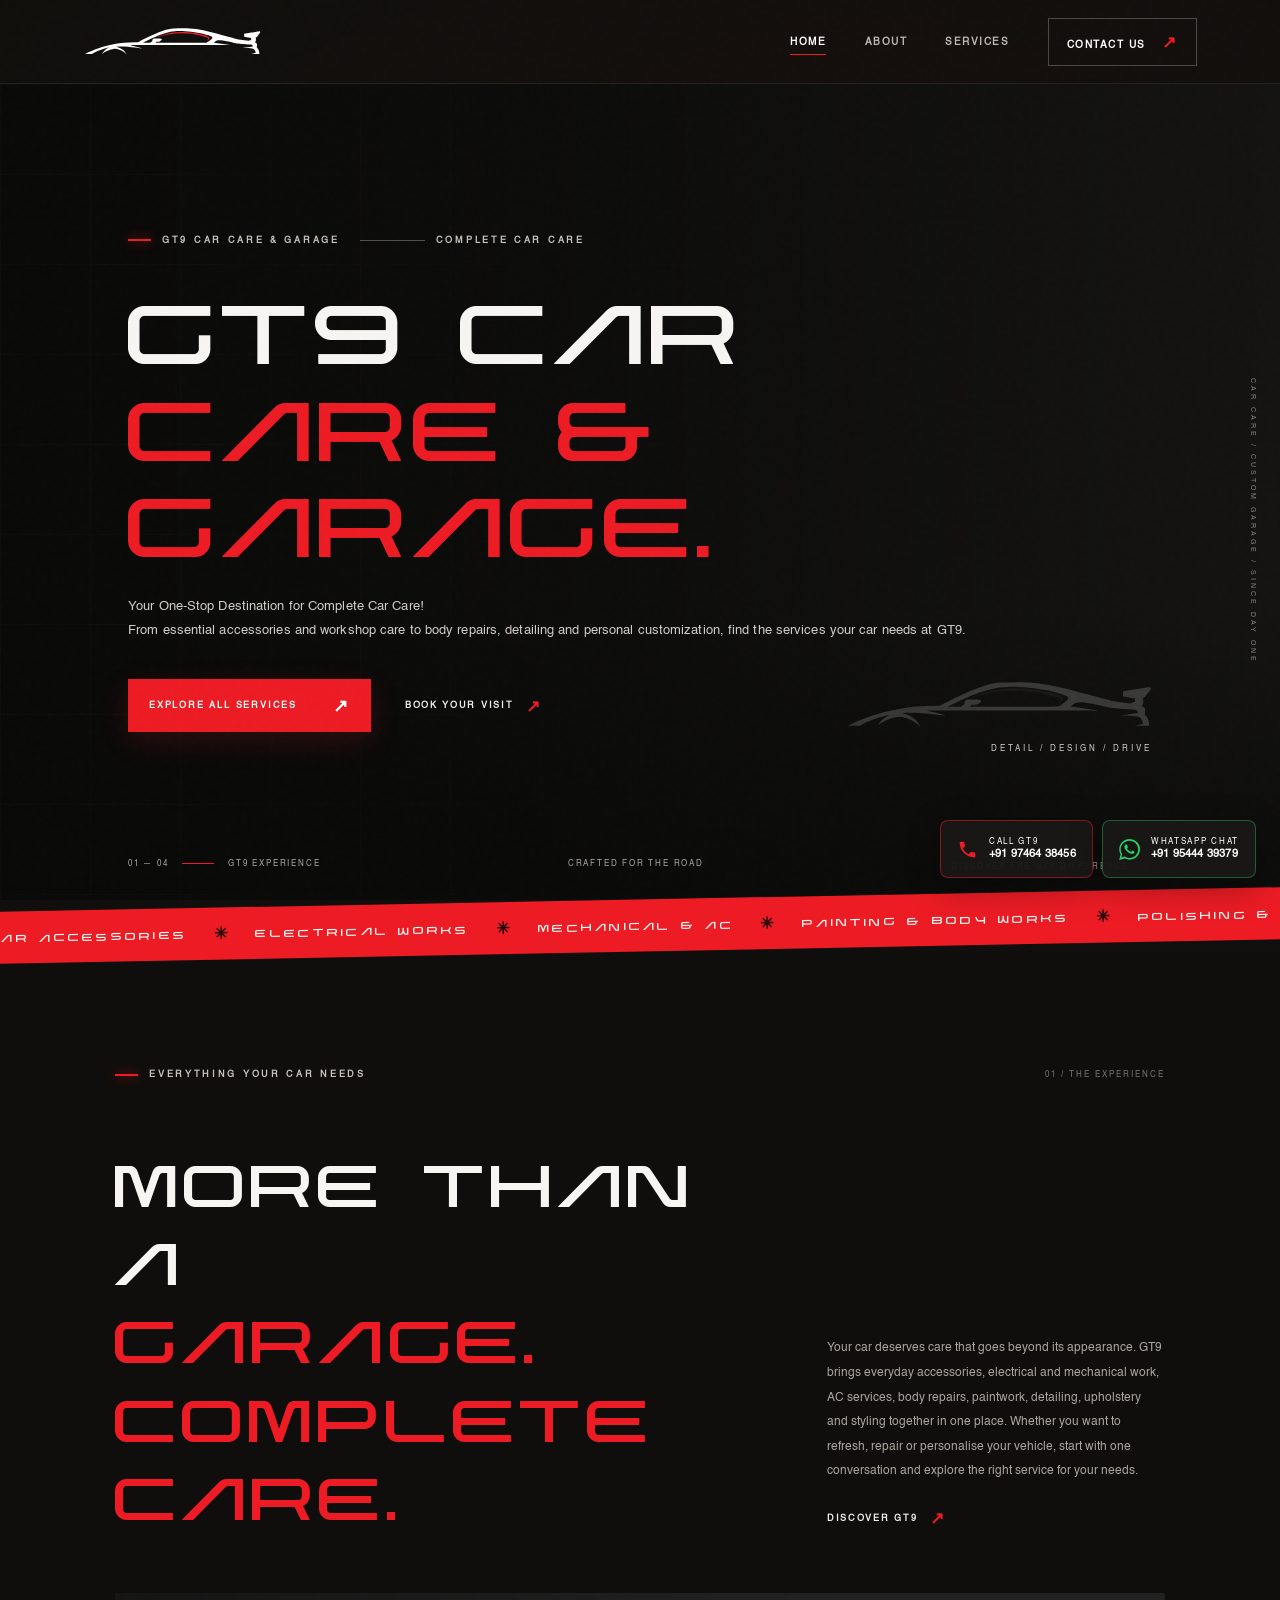
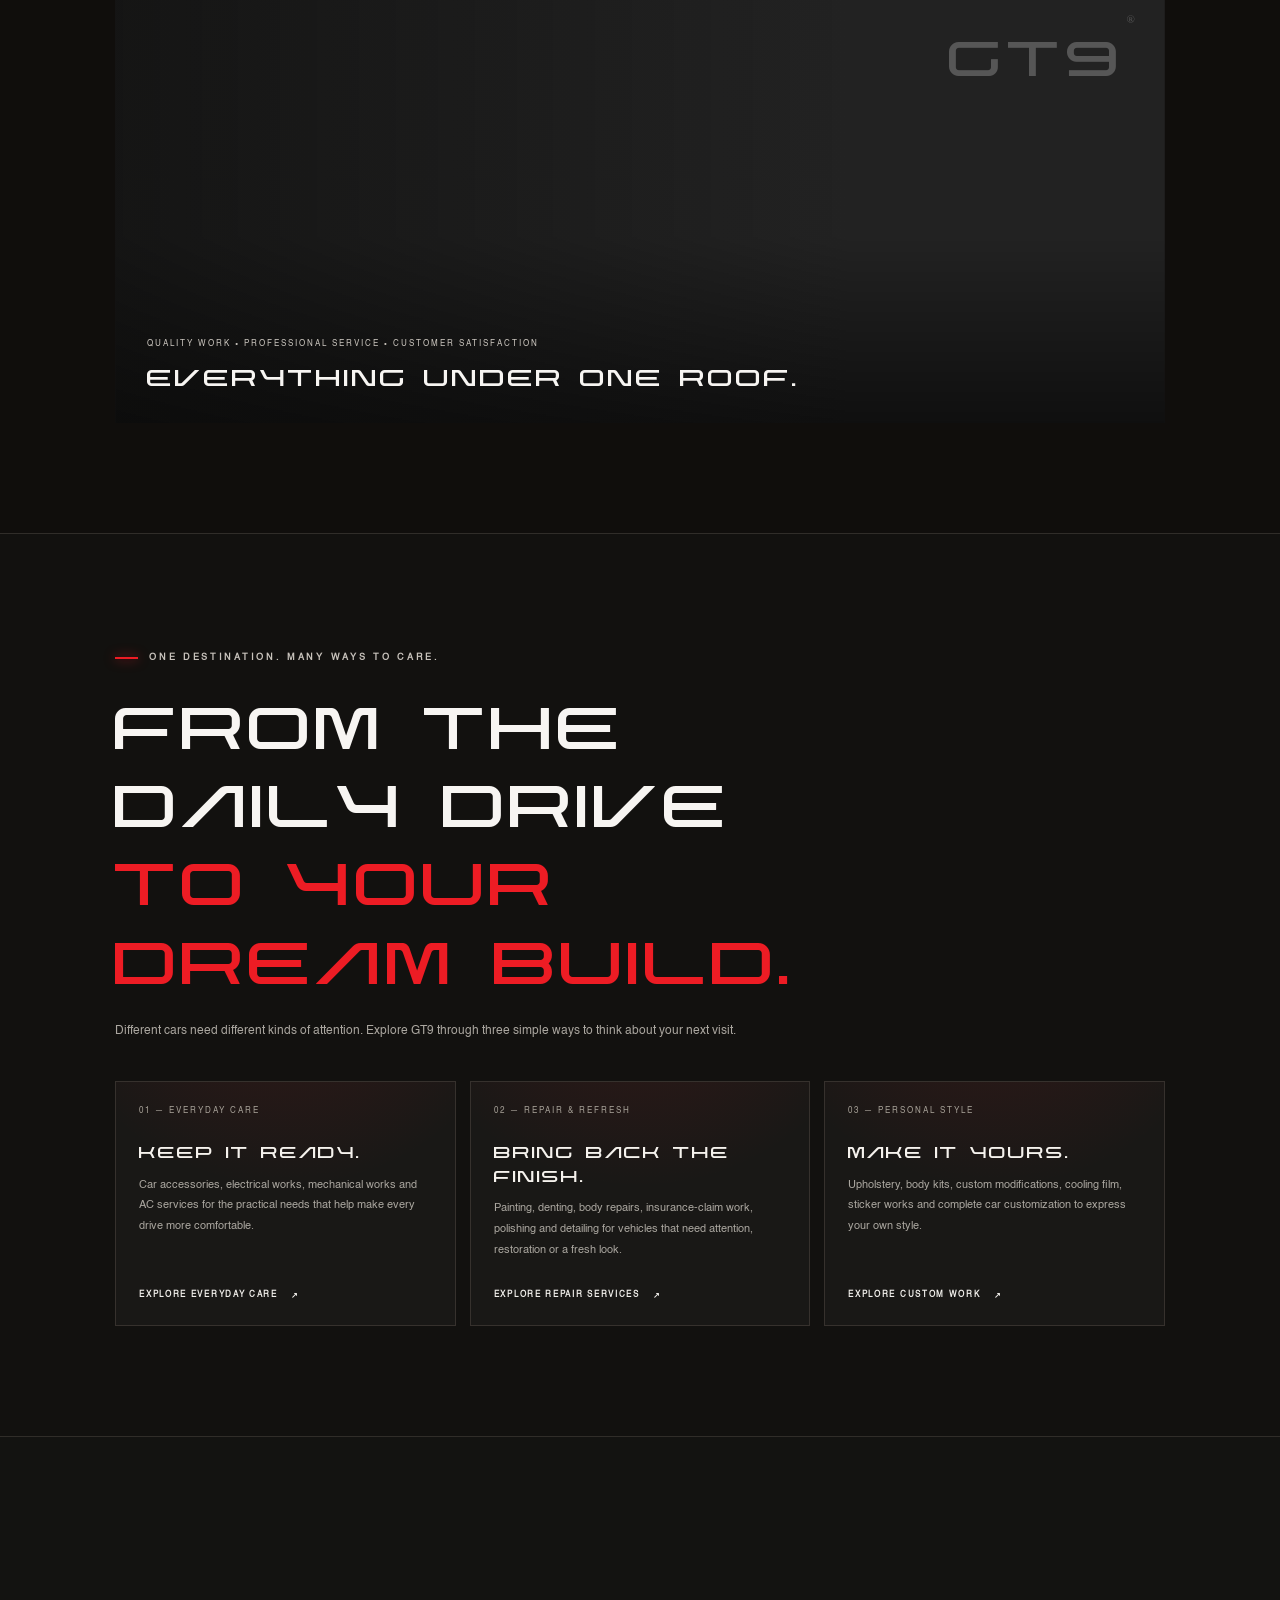
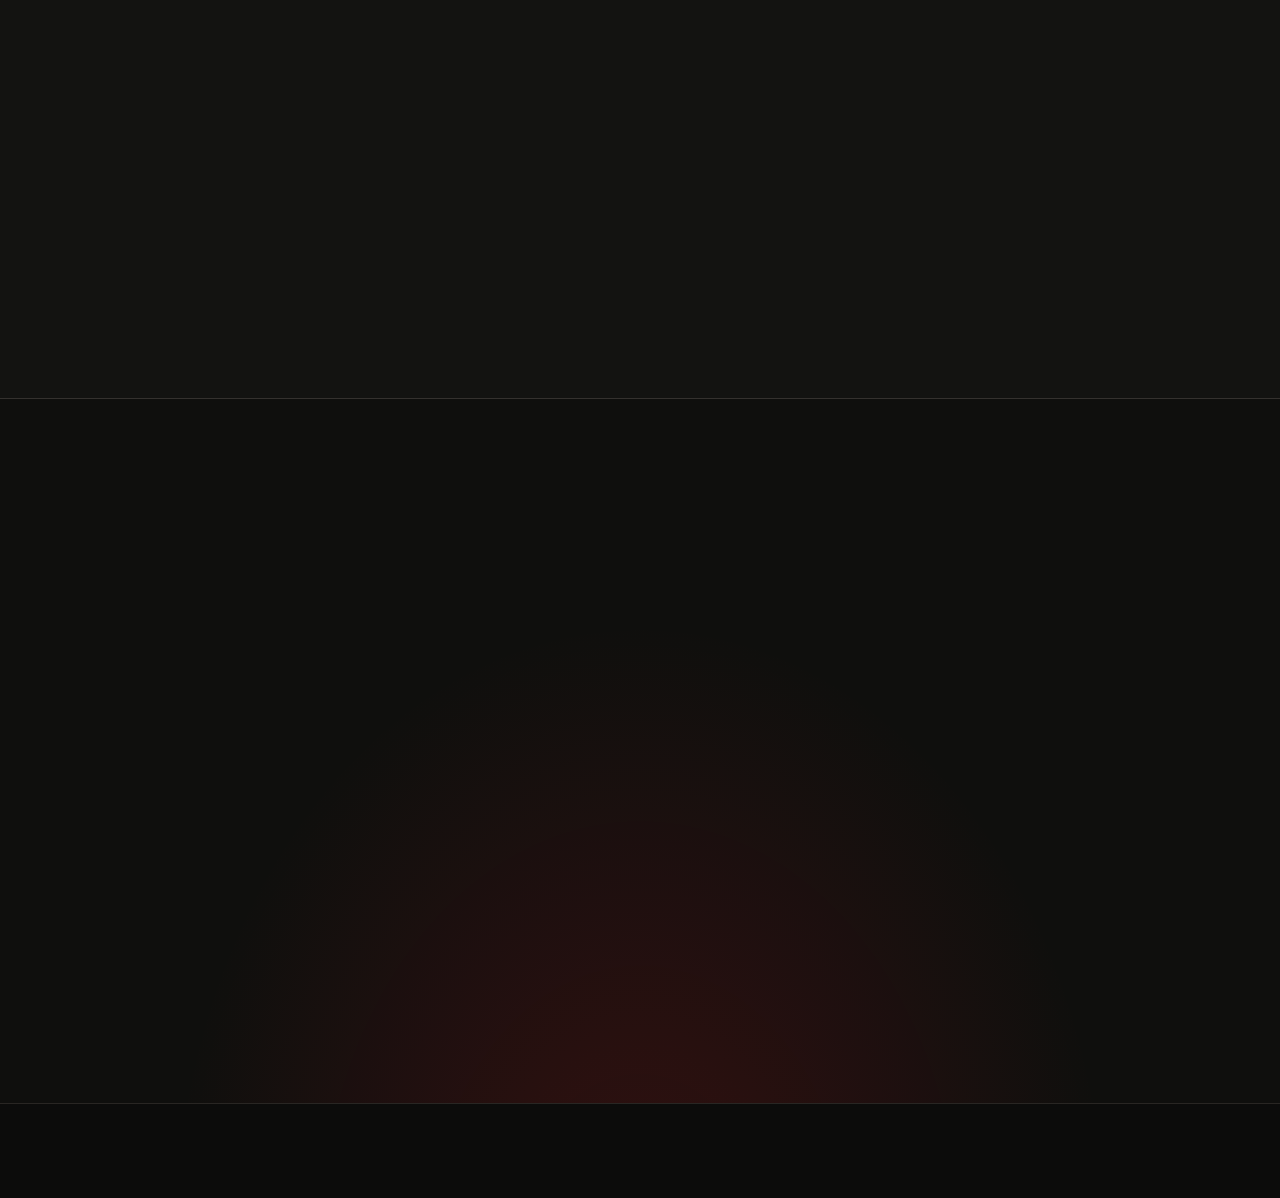
==== commit e43510b3: "Integrate optimized animated motion layer across GT9 website" ====
--- a/index.html
+++ b/index.html
@@ -4,16 +4,20 @@
 <meta charset="utf-8">
 <meta name="viewport" content="width=device-width, initial-scale=1">
 <meta name="theme-color" content="#100F0D">
+<meta name="color-scheme" content="dark">
+<script>(function(d){d.className+=' js';if(matchMedia('(prefers-reduced-motion:reduce)').matches)d.className+=' rm';setTimeout(function(){if(!window.__gt9ok){d.classList.remove('js');d.classList.add('is-loaded')}},6000);setTimeout(function(){d.classList.add('is-loaded')},5000)})(document.documentElement)</script>
 <meta name="description" content="GT9 Car Care & Garage offers car accessories, electrical and mechanical works, AC services, body repairs, painting, detailing, upholstery and complete car customization under one roof.">
 <title>GT9 Car Care & Garage | Home</title>
 <link rel="icon" type="image/svg+xml" href="assets/gt9-mark.svg">
 <link rel="preload" href="assets/nebula.woff2" as="font" type="font/woff2" crossorigin>
 <link rel="preload" href="assets/helvetica.woff2" as="font" type="font/woff2" crossorigin>
 <link rel="stylesheet" href="styles.css">
+<link rel="stylesheet" href="motion.css">
 </head>
 <body data-page="home">
+<div class="curtain" aria-hidden="true"><div class="curtain-inner"><img src="assets/gt9-mark.svg" alt="" width="650" height="104"><i></i></div></div>
 <div class="scroll-progress" aria-hidden="true"></div>
-<div class="cursor-dot" aria-hidden="true"></div><div class="cursor-ring" aria-hidden="true"><span></span></div>
+
 <header class="site-header">
   <a class="brand" href="index.html" aria-label="GT9 home"><img class="brand-logo" src="assets/gt9-mark.svg" alt="GT9 automotive emblem"></a>
   <button class="menu-toggle" aria-label="Open navigation" aria-expanded="false"><span></span><span></span></button>
@@ -156,5 +160,6 @@
       </a>
     </div><span>© <span id="year"></span> GT9 CAR CARE & GARAGE</span><a href="contact.html">START A PROJECT <b>↗</b></a></div>
 </footer>
-<script src="script.js"></script>
+<script src="script.js" defer></script>
+<script src="motion-loader.js" defer></script>
 </body></html>
--- a/motion.css
+++ b/motion.css
@@ -0,0 +1,168 @@
+/* ==========================================================================
+   GT9 MOTION LAYER  (loads after styles.css, driven by motion.js)
+   - flowing canvas background   - animated cursor      - per-letter type
+   - scroll reveals / parallax   - page curtain         - card tilt + spotlight
+   Everything is gated on html.js so the site still works with JS off, and
+   html.rm (prefers-reduced-motion) turns the movement down to nothing.
+   ========================================================================== */
+
+@keyframes spin{to{transform:rotate(360deg)}}
+@keyframes curtain-pulse{50%{opacity:.55;transform:scale(.985)}}
+@keyframes curtain-load{to{transform:scaleX(1)}}
+@keyframes ripple{to{transform:scale(7);opacity:0}}
+@keyframes glow-wave{0%,100%{color:#ed1c24;text-shadow:0 0 0 rgba(237,28,36,0)}45%{color:#ff6b5f;text-shadow:0 0 34px rgba(237,28,36,.85)}}
+@keyframes letter-float{50%{translate:0 -.035em}}
+@keyframes ticker-seamless{to{transform:translateX(calc(var(--shift,1000px)*-1))}}
+@keyframes dock-pulse{0%{box-shadow:0 0 0 0 rgba(37,211,102,.4)}70%,100%{box-shadow:0 0 0 14px rgba(37,211,102,0)}}
+
+/* ---------- Background flow (canvas injected by motion.js) ---------- */
+#flow{position:fixed;inset:0;width:100%;height:100%;z-index:-1;pointer-events:none;display:block}
+/* let the flow show through the section panels while keeping text readable */
+.home-intro{background:rgba(16,15,13,.5)}
+.home-services,.principles-section,.contact-bottom{background:rgba(23,22,20,.6)}
+.home-approach,.about-pillars,.service-guide,.contact-guide{background:rgba(21,20,18,.64)}
+.founders-section{background:rgba(17,16,15,.68)}
+.home-cta,.about-quote,.service-bottom-cta{background:radial-gradient(ellipse at 50% 120%,rgba(237,28,36,.16),transparent 52%),rgba(17,16,15,.58)}
+.site-footer{background:rgba(13,12,11,.84)}
+.approach-card,.about-pillar,.contact-guide-card{background-color:rgba(27,26,24,.86)}
+.founder-card,.contact-form{background-color:rgba(26,25,23,.9)}
+
+/* ---------- Page curtain (first load + page-to-page) ---------- */
+html:not(.js) .curtain,html.rm .curtain{display:none}
+.curtain{position:fixed;inset:0;z-index:9999;background:#0d0c0b;display:grid;place-items:center;transform:translateY(0);transition:transform .9s cubic-bezier(.76,0,.24,1);will-change:transform}
+.curtain:after{content:"";position:absolute;left:0;right:0;top:99.5%;height:9vh;background:#0d0c0b;border-radius:0 0 50% 50%/0 0 100% 100%}
+.curtain-inner{display:grid;gap:22px;justify-items:center;transition:opacity .35s}
+.curtain img{width:min(230px,56vw);height:auto;animation:curtain-pulse 1.5s ease-in-out infinite}
+.curtain i{display:block;position:relative;overflow:hidden;width:min(230px,56vw);height:2px;background:rgba(255,255,255,.1)}
+.curtain i:after{content:"";position:absolute;inset:0;background:var(--accent);box-shadow:0 0 14px var(--accent);transform:scaleX(0);transform-origin:left;animation:curtain-load 1.2s var(--ease) forwards}
+html.is-loaded .curtain{transform:translateY(calc(-100% - 10vh));pointer-events:none}
+html.is-loaded .curtain-inner{opacity:0}
+
+/* ---------- Scroll progress (transform, not width = no layout) ---------- */
+.scroll-progress{width:100%;transform:scaleX(0);transform-origin:left}
+
+/* ---------- Header: hides on scroll-down, returns on scroll-up ---------- */
+.site-header{transition:transform .6s var(--ease),background .3s}
+.site-header.hide{transform:translateY(-100%)}
+.site-header:focus-within{transform:none}
+
+/* ---------- Reveal system ---------- */
+.js .reveal{opacity:0;translate:0 42px;transition:opacity .95s var(--ease) calc(var(--d,0)*1ms),translate .95s var(--ease) calc(var(--d,0)*1ms),transform .55s var(--ease),border-color .35s,background .3s,box-shadow .3s}
+.js .reveal.is-visible{opacity:1;translate:0 0}
+html.rm .reveal{opacity:1!important;translate:none!important}
+/* image wipe + zoom settle */
+.js .intro-visual.reveal,.js .story-image.reveal{opacity:1;translate:0 0;clip-path:inset(0 0 100% 0);transition:clip-path 1.4s var(--ease)}
+.js .intro-visual.reveal.is-visible,.js .story-image.reveal.is-visible{clip-path:inset(0)}
+.js .intro-visual.reveal .visual-photo{scale:1.28;transition:scale 2s var(--ease),transform 1.1s var(--ease)}
+.js .intro-visual.reveal.is-visible .visual-photo{scale:1}
+.js .founder-card.reveal .founder-photo{scale:1.2;transition:scale 1.8s var(--ease),transform 1s var(--ease),filter .5s}
+.js .founder-card.reveal.is-visible .founder-photo{scale:1}
+/* eyebrow accent bar draws itself */
+.js .eyebrow.reveal i{transform:scaleX(0);transform-origin:left;transition:transform .9s var(--ease) .25s}
+.js .eyebrow.reveal.is-visible i{transform:scaleX(1)}
+/* hero furniture fades in after the curtain lifts */
+.js .hero-bottom,.js .hero-vertical,.js .inner-hero-index{opacity:0;transition:opacity 1.2s ease 1.5s}
+html.is-loaded .hero-bottom,html.is-loaded .hero-vertical,html.is-loaded .inner-hero-index{opacity:1}
+
+/* ---------- Animated type ---------- */
+g-w,g-c,g-sr{display:inline-block}
+.sr-only{position:absolute!important;width:1px;height:1px;overflow:hidden;clip:rect(0 0 0 0);white-space:nowrap}
+.split .w{display:inline-block;white-space:nowrap}
+.split .c{display:inline-block}
+.js .split .c{opacity:0;transform:perspective(520px) translateY(.75em) rotateX(-85deg);transform-origin:50% 100%}
+.js .hero-title .c,.js .inner-hero h1 .c{filter:blur(8px)}
+.js .split.in .c{opacity:1;transform:none;filter:none;transition:opacity .8s var(--ease) calc(var(--d,0)*1ms),transform 1s var(--ease) calc(var(--d,0)*1ms),filter .9s var(--ease) calc(var(--d,0)*1ms),color .3s,text-shadow .3s}
+.js .split.settled .c{transition:transform .5s var(--ease),color .3s,text-shadow .3s}
+/* hover: letters lift and light up one by one (hero uses the cursor-proximity effect instead) */
+.split.proximity.settled .c{transition:color .3s,text-shadow .3s}
+.split.settled:not(.proximity) .c:hover{transform:translateY(-.07em) scale(1.08);color:var(--accent);text-shadow:0 0 26px rgba(237,28,36,.55)}
+.split.settled:not(.proximity) span .c:hover,.split.settled:not(.proximity) em .c:hover{color:#fff}
+/* hero: neon wave through the red line + gentle float */
+.hero-title.settled em .c,.inner-hero h1.settled em .c{animation:glow-wave 3.8s ease-in-out infinite,letter-float 4.6s ease-in-out infinite;animation-delay:calc(var(--i,0)*.16s),calc(var(--i,0)*.2s)}
+.hero-title.settled span .c,.inner-hero h1.settled span .c{animation:letter-float 5.2s ease-in-out infinite;animation-delay:calc(var(--i,0)*.22s)}
+/* the old whole-word slide is replaced by the per-letter reveal */
+.js .hero-title span,.js .hero-title em{animation:none}
+/* the big red CTA words get the same travelling glow as the hero */
+.home-cta h2.settled span .c,.service-bottom-cta h2.settled span .c,.about-quote h2.settled span .c{animation:glow-wave 4.2s ease-in-out infinite;animation-delay:calc(var(--i,0)*.15s)}
+
+/* ---------- Buttons & links ---------- */
+.button{position:relative;overflow:hidden;isolation:isolate}
+.button:before{content:"";position:absolute;inset:0;z-index:-1;background:linear-gradient(110deg,transparent 30%,rgba(255,255,255,.3) 50%,transparent 70%);transform:translateX(-130%);transition:transform .9s var(--ease)}
+.button:hover:before{transform:translateX(130%)}
+.text-link{position:relative}
+.text-link:after{content:"";position:absolute;left:0;bottom:-7px;width:100%;height:1px;background:var(--accent);transform:scaleX(0);transform-origin:right;transition:transform .55s var(--ease)}
+.text-link:hover:after{transform:scaleX(1);transform-origin:left}
+.nav-links .nav-cta{transition:transform .35s var(--ease),border-color .3s,background .3s}
+.nav-links .nav-cta:hover{border-color:var(--accent);background:rgba(237,28,36,.12)}
+.gt9-wa-action{animation:dock-pulse 2.8s ease-out infinite}
+
+/* ---------- Cards: cursor spotlight + 3D tilt ---------- */
+.service-catalog-grid,.approach-grid,.about-pillar-grid,.contact-guide-grid,.founders-grid{perspective:1300px}
+.approach-card,.about-pillar,.contact-guide-card,.founder-card,.contact-form{background-image:radial-gradient(420px circle at var(--px,50%) var(--py,-60%),rgba(237,28,36,.14),transparent 60%)}
+.service-tile:before{background:radial-gradient(380px circle at var(--px,50%) var(--py,-60%),rgba(237,28,36,.26),transparent 60%),linear-gradient(180deg,rgba(9,9,8,.28) 0%,rgba(9,9,8,.1) 38%,rgba(9,9,8,.88) 100%),linear-gradient(90deg,rgba(9,9,8,.2),transparent 75%)}
+/* backdrop-filter on 20+ tiles was the heaviest paint cost on the page, so solid tint instead */
+.service-tile-index,.service-tile-cta{backdrop-filter:none;-webkit-backdrop-filter:none;background:rgba(10,10,9,.74)}
+.gt9-contact-action{backdrop-filter:none;-webkit-backdrop-filter:none}
+
+/* ---------- Parallax hooks (JS sets --py / --hx on visible elements only) ---------- */
+.js .hero-image,.js .inner-hero-bg{inset:-13% -3% 0;translate:var(--hx,0px) var(--py,0px)}
+.js .visual-photo{inset:-9% 0;translate:0 var(--py,0px)}
+.hero-stamp img{translate:var(--sx,0px) var(--sy,0px);rotate:var(--sr,0deg)}
+
+/* ---------- Ticker: seamless loop, speed follows scroll velocity ---------- */
+.ticker-track b{display:inline-block;animation:spin 7s linear infinite}
+.ticker-track.seamless{min-width:0;gap:0;justify-content:flex-start;animation:ticker-seamless 40s linear infinite}
+.ticker-track.seamless>*{flex:none;margin-right:26px}
+@media(max-width:700px){.ticker-track.seamless>*{margin-right:20px}}
+
+/* ---------- CTA orbit gets two extra rings ---------- */
+.cta-orbit:before{content:"";position:absolute;inset:-70px;border:1px dashed rgba(237,28,36,.24);border-radius:50%;animation:spin 50s linear infinite}
+.cta-orbit:after{content:"";position:absolute;inset:-70px;border-radius:50%;animation:spin 14s linear infinite;background:radial-gradient(circle at 50% 0,#ed1c24 0 4px,rgba(237,28,36,0) 6px)}
+
+/* ---------- Pause what you can't see ---------- */
+.offscreen .hero-image,.offscreen .inner-hero-bg,.offscreen .cta-orbit,.offscreen .cta-orbit:before,.offscreen .cta-orbit:after,.offscreen .ticker-track,.offscreen .ticker-track b{animation-play-state:paused}
+/* below-the-fold sections skip layout/paint until they're near the screen */
+.home-approach,.home-services,.home-cta,.about-pillars,.principles-section,.founders-section,.service-guide,.contact-guide,.about-quote,.service-bottom-cta,.contact-bottom,.site-footer{content-visibility:auto;contain-intrinsic-size:auto 720px}
+
+/* ---------- Cursor (built by motion.js, mouse devices only) ---------- */
+.cursor-dot,.cursor-ring,.cursor-trail{position:fixed;left:0;top:0;pointer-events:none;z-index:10000;opacity:0;will-change:transform;transition:opacity .3s}
+.cursor-dot{width:7px;height:7px;margin:-3.5px 0 0 -3.5px;border-radius:50%;background:var(--accent);box-shadow:0 0 14px 2px rgba(237,28,36,.75)}
+.cursor-trail{width:6px;height:6px;margin:-3px 0 0 -3px;border-radius:50%;background:var(--accent);transition:none}
+.cursor-ring{width:44px;height:44px;margin:-22px 0 0 -22px;display:grid;place-items:center}
+.cursor-ring i{position:absolute;inset:0;border:1px solid rgba(237,28,36,.8);border-radius:50%;transition:transform .5s var(--ease),background .3s,border-color .3s}
+.cursor-ring i:before,.cursor-ring i:after{content:"";position:absolute;background:rgba(237,28,36,.85)}
+.cursor-ring i:before{width:1px;height:6px;top:-4px;left:50%}
+.cursor-ring i:after{height:1px;width:6px;right:-4px;top:50%}
+.cursor-ring span{position:relative;font:700 8px/1 HelveticaGT9,Helvetica,Arial,sans-serif;letter-spacing:1.5px;color:#fff;opacity:0;transition:opacity .25s}
+body.cursor-ready .cursor-dot,body.cursor-ready .cursor-ring{opacity:1}
+body.cursor-ready .cursor-trail{opacity:var(--o,0)}
+body.cur-link .cursor-ring i{transform:scale(1.5);background:rgba(237,28,36,.14);border-color:var(--accent)}
+body.cur-link .cursor-ring span,body.cur-view .cursor-ring span{opacity:1}
+body.cur-link .cursor-ring span{font-size:15px}
+body.cur-view .cursor-ring i{transform:scale(2.1);background:rgba(237,28,36,.9);border-color:var(--accent)}
+body.cur-down .cursor-ring i{transform:scale(.72)}
+body.cur-down.cur-link .cursor-ring i,body.cur-down.cur-view .cursor-ring i{transform:scale(1.25)}
+body.cur-text .cursor-dot,body.cur-text .cursor-ring,body.cur-out .cursor-dot,body.cur-out .cursor-ring{opacity:0}
+body.cur-text .cursor-trail,body.cur-out .cursor-trail{opacity:0}
+.cursor-ripple{position:fixed;z-index:9999;width:12px;height:12px;margin:-6px 0 0 -6px;border-radius:50%;border:1.5px solid var(--accent);pointer-events:none;animation:ripple .75s var(--ease) forwards}
+body.cursor-ready,body.cursor-ready *{cursor:none!important}
+body.cursor-ready input,body.cursor-ready textarea{cursor:text!important}
+body.cursor-ready select{cursor:pointer!important}
+@media(hover:none),(pointer:coarse){.cursor-dot,.cursor-ring,.cursor-trail{display:none}}
+
+/* ---------- Lighter hero art on phones ---------- */
+@media(max-width:700px){
+  .hero-image{background-image:url('https://images.unsplash.com/photo-1492144534655-ae79c964c9d7?auto=format&fit=crop&w=1000&q=70')}
+  .about-bg{background-image:url('https://images.unsplash.com/photo-1489824904134-891ab64532f1?auto=format&fit=crop&w=1000&q=70')}
+  .services-bg{background-image:url('https://images.unsplash.com/photo-1503376780353-7e6692767b70?auto=format&fit=crop&w=1000&q=70')}
+  .contact-bg{background-image:url('https://images.unsplash.com/photo-1492144534655-ae79c964c9d7?auto=format&fit=crop&w=1000&q=70')}
+  .js .hero-image,.js .inner-hero-bg{inset:-8% -3% 0}
+  .home-approach,.home-services,.home-cta,.about-pillars,.principles-section,.founders-section,.service-guide,.contact-guide,.about-quote,.service-bottom-cta,.contact-bottom,.site-footer{contain-intrinsic-size:auto 900px}
+}
+
+/* ---------- Reduced motion: keep layout, drop movement ---------- */
+@media(prefers-reduced-motion:reduce){
+  .cta-orbit:before,.cta-orbit:after,.ticker-track b,.gt9-wa-action{animation:none}
+  .js .hero-bottom,.js .hero-vertical,.js .inner-hero-index{opacity:1;transition:none}
+  .site-header{transition:none}
+}
